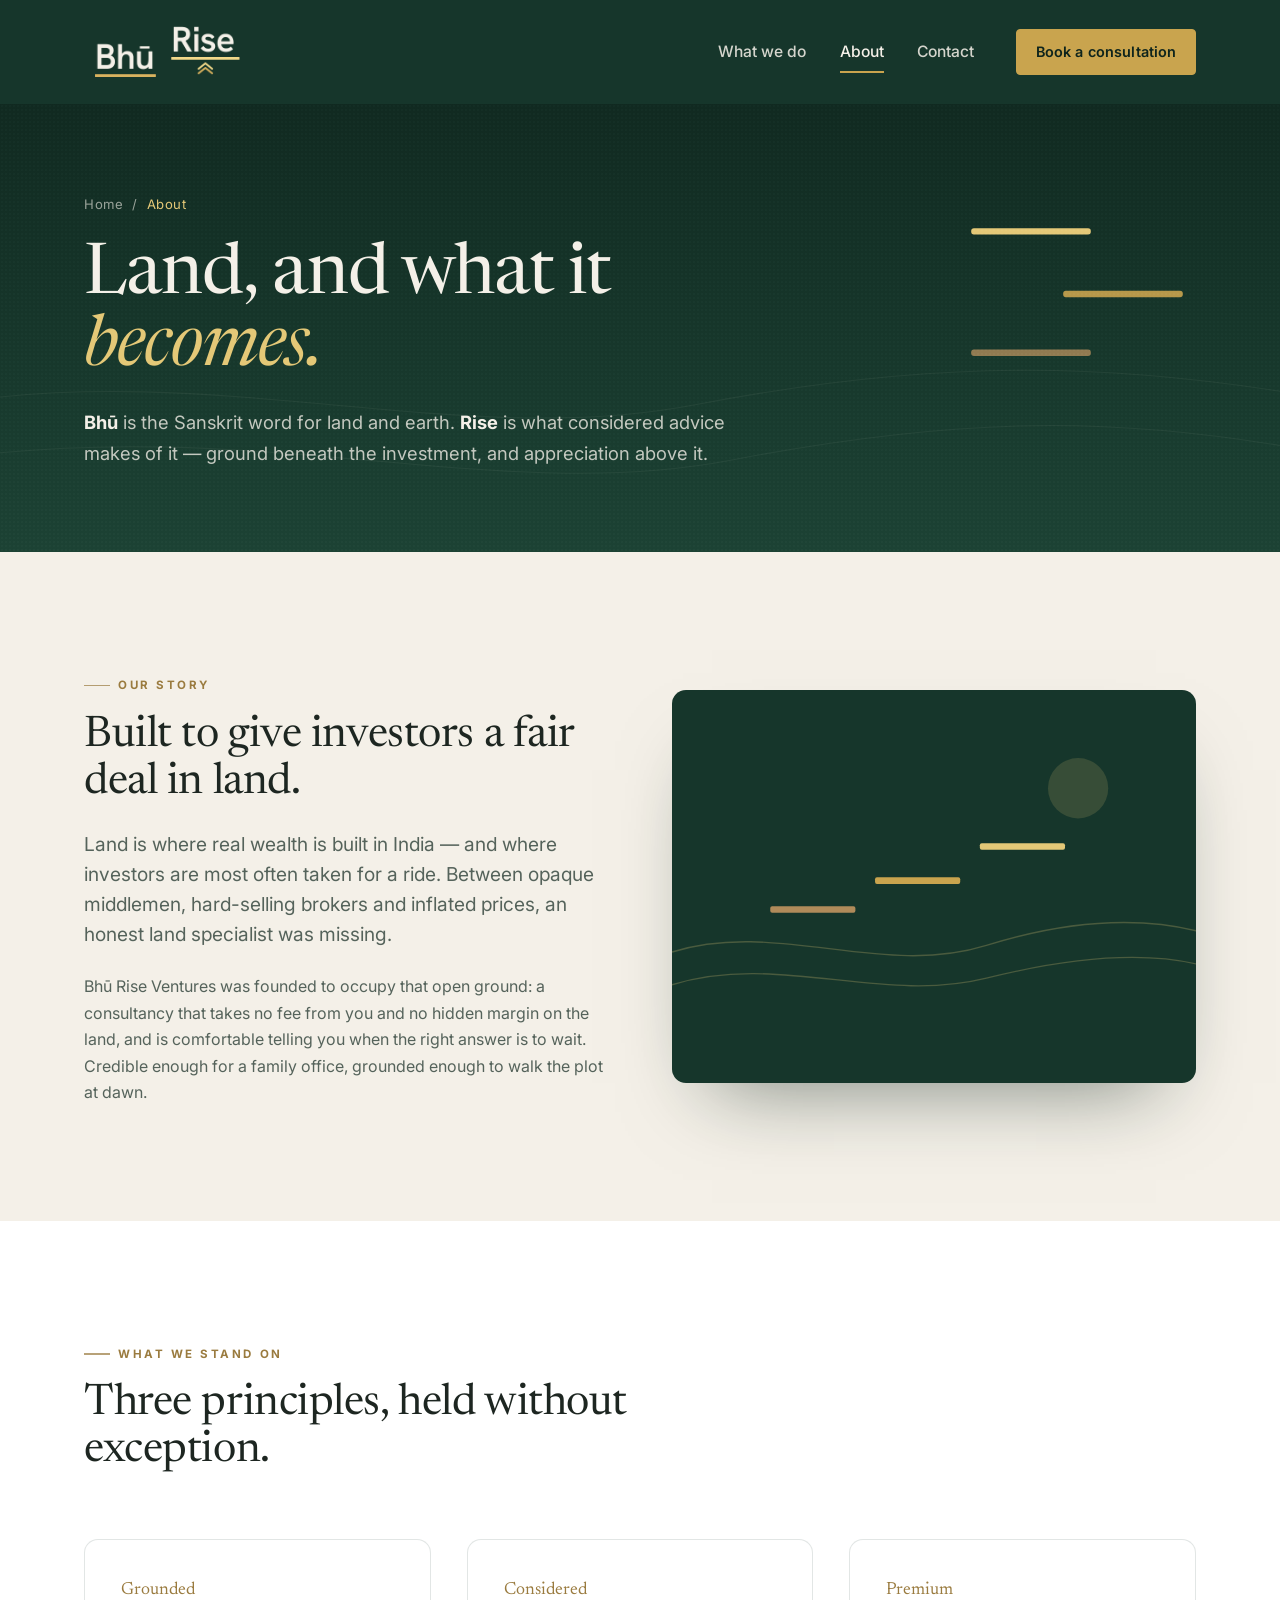
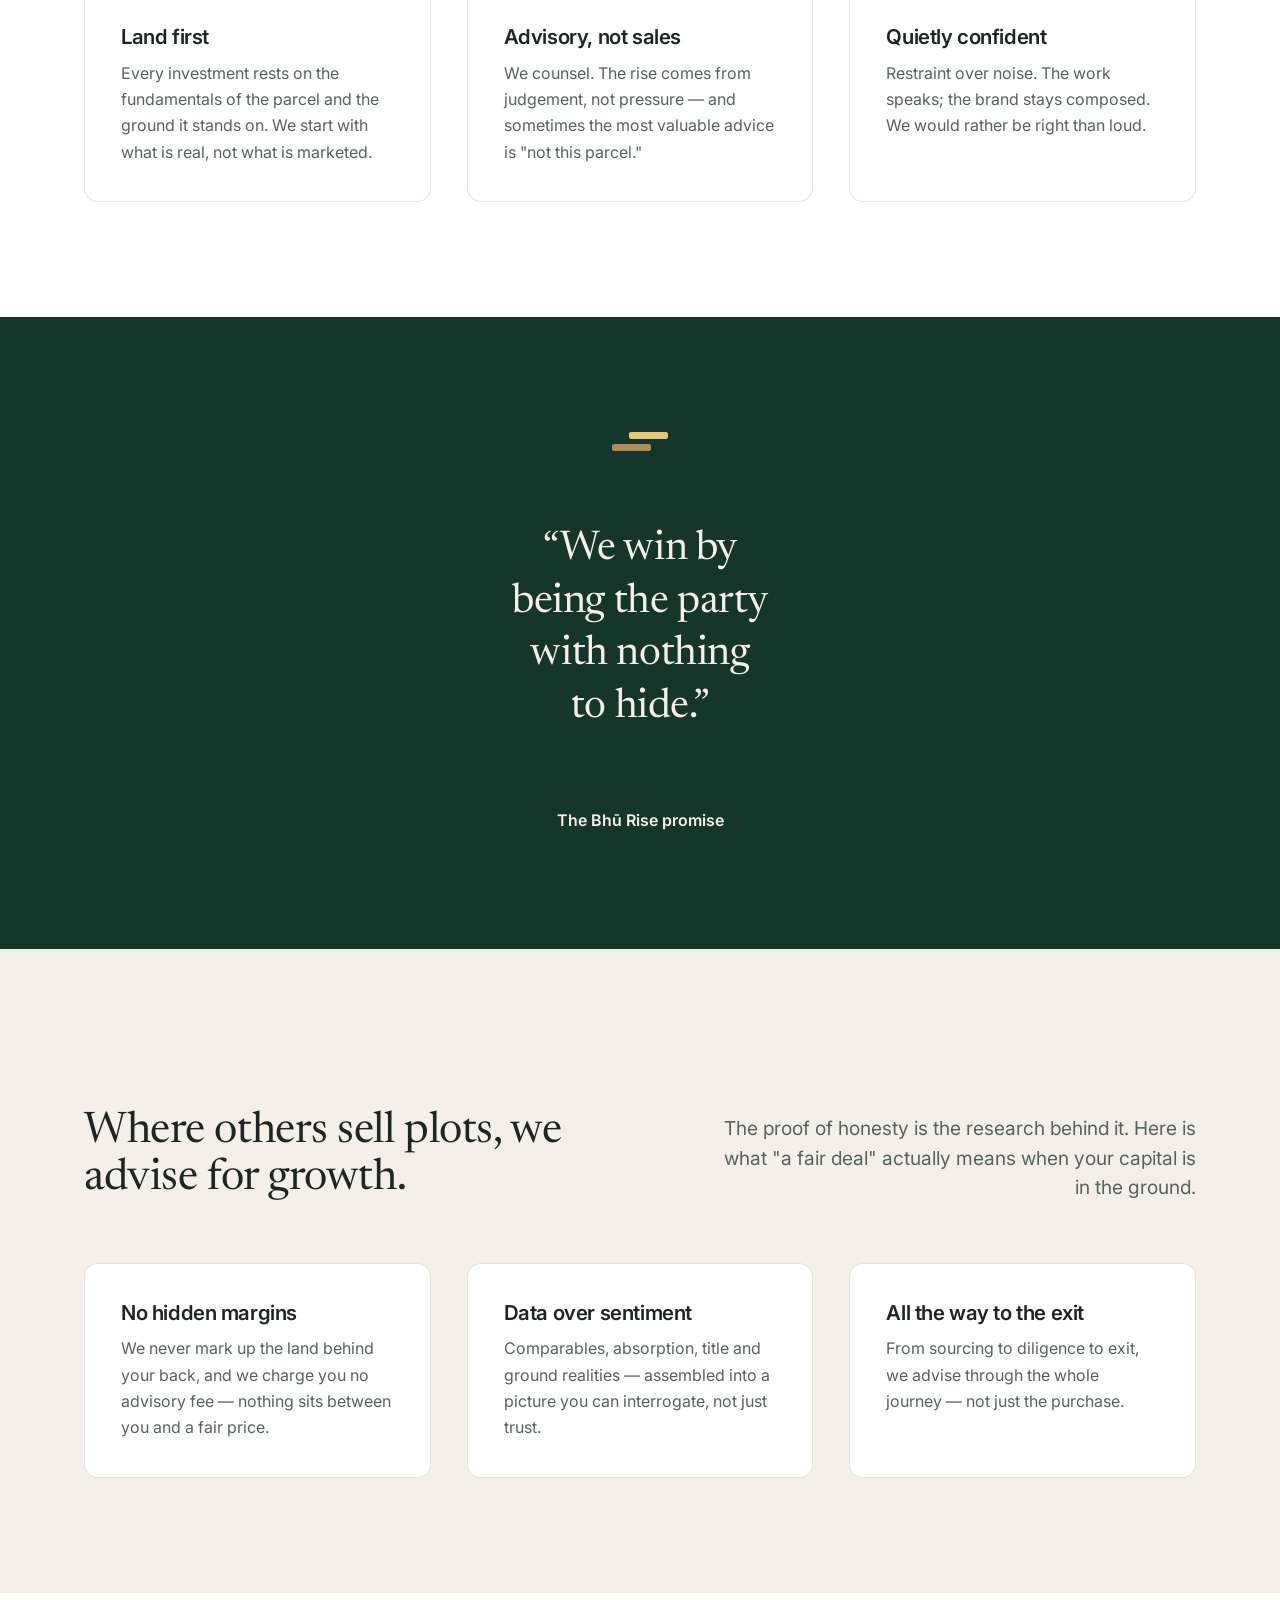
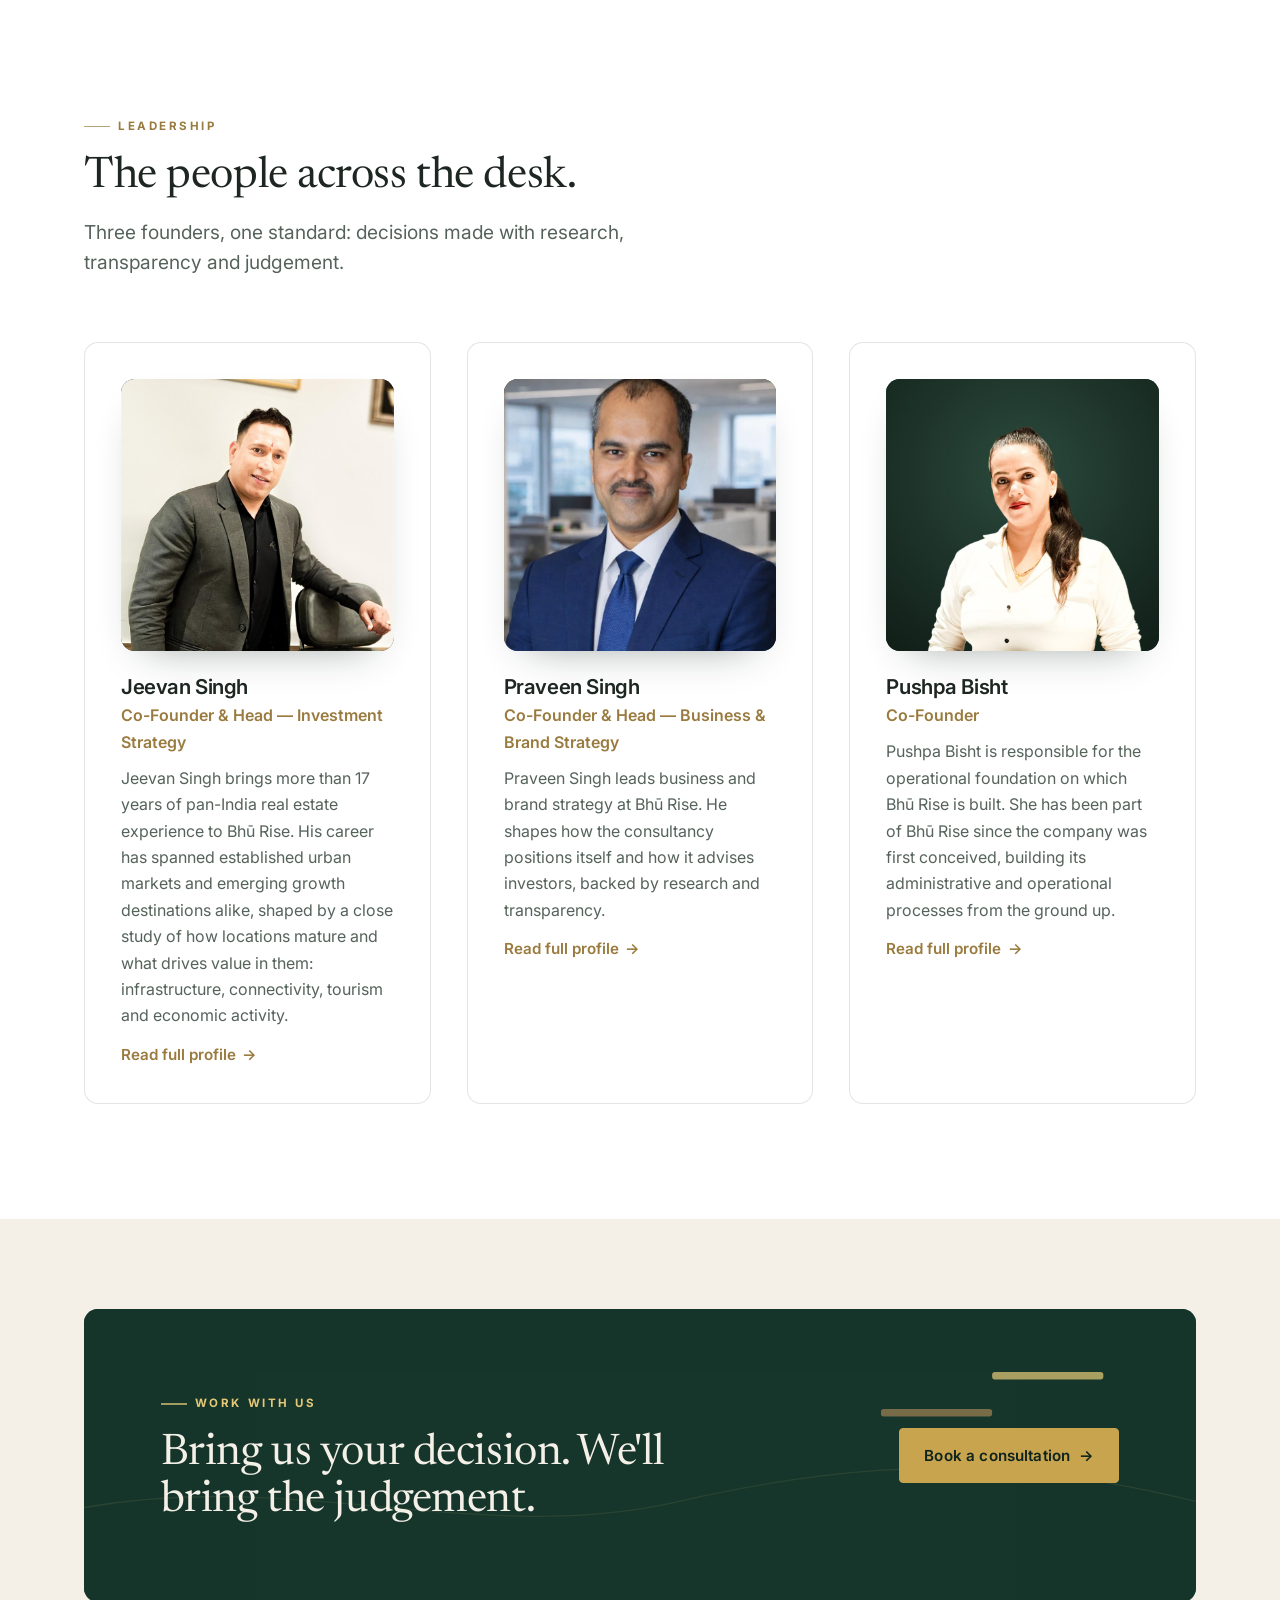
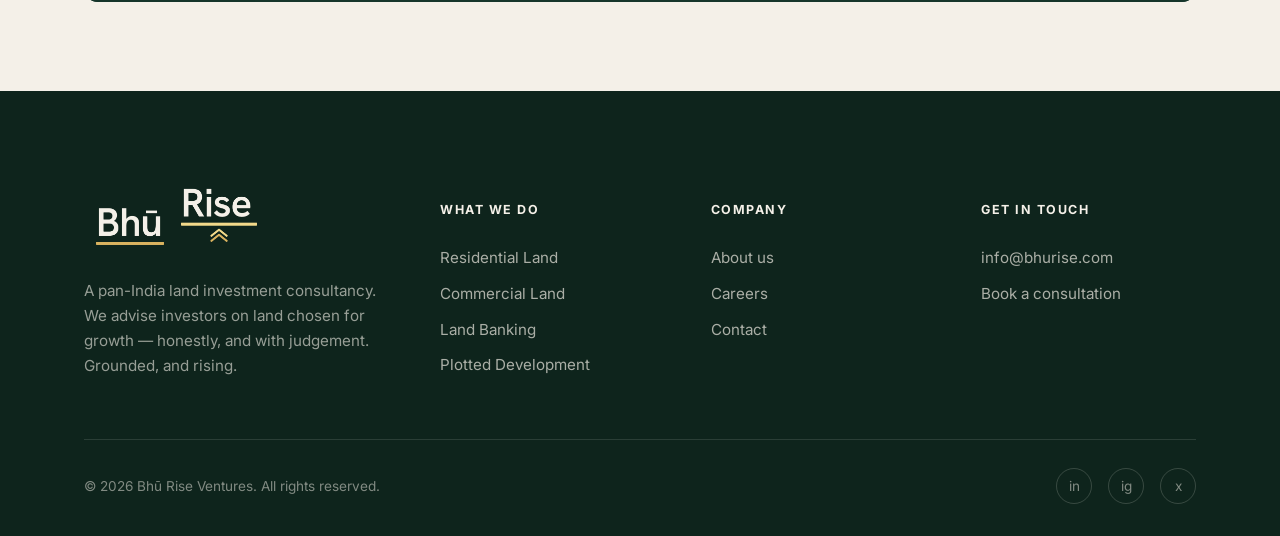
==== about.html @ 4724ddfc "Leadership: full expandable bios, new Praveen photo, clean Pushpa backdrop - Expand each founder car" ====
<!DOCTYPE html>
<html lang="en">
<head>
<meta charset="UTF-8">
<meta name="viewport" content="width=device-width, initial-scale=1.0">
<title>About — Bhū Rise Ventures | Land, and what it becomes.</title>
<meta name="description" content="Bhū joins the Sanskrit word for land with Rise — what considered advice makes of it. Meet the philosophy behind Bhū Rise Ventures: grounded, considered, quietly confident.">
<link rel="icon" type="image/svg+xml" href="assets/img/svg/bhurise-favicon-vivid.svg">
<link rel="icon" type="image/png" sizes="32x32" href="assets/img/png/favicon/bhurise-icon-32.png">
<link rel="icon" type="image/png" sizes="512x512" href="assets/img/png/favicon/bhurise-icon-512.png">
<link rel="apple-touch-icon" href="assets/img/png/favicon/bhurise-icon-180.png">
<link rel="manifest" href="site.webmanifest">
<link rel="canonical" href="https://bhurise.com/about">
<meta name="theme-color" content="#16362B">
<meta name="robots" content="index, follow">
<!-- Open Graph -->
<meta property="og:type" content="website">
<meta property="og:site_name" content="Bhū Rise Ventures">
<meta property="og:locale" content="en_IN">
<meta property="og:title" content="About Bhū Rise Ventures — Land, and what it becomes.">
<meta property="og:description" content="A premium land investment consultancy built to give investors a fair deal — grounded, considered, quietly confident.">
<meta property="og:url" content="https://bhurise.com/about">
<meta property="og:image" content="https://bhurise.com/assets/img/og/bhurise-og.png">
<meta property="og:image:width" content="1200">
<meta property="og:image:height" content="630">
<meta property="og:image:alt" content="Bhū Rise Ventures — land investment advisory">
<!-- Twitter -->
<meta name="twitter:card" content="summary_large_image">
<meta name="twitter:title" content="About Bhū Rise Ventures — Land, and what it becomes.">
<meta name="twitter:description" content="A premium land investment consultancy built to give investors a fair deal — grounded, considered, quietly confident.">
<meta name="twitter:image" content="https://bhurise.com/assets/img/og/bhurise-og.png">
<!-- Fonts -->
<link rel="preconnect" href="https://fonts.googleapis.com">
<link rel="preconnect" href="https://fonts.gstatic.com" crossorigin>
<link rel="stylesheet" href="https://fonts.googleapis.com/css2?family=Inter:ital,wght@0,300..700;1,400&family=Newsreader:ital,opsz,wght@0,6..72,400..600;1,6..72,400..500&display=swap">
<link rel="stylesheet" href="assets/css/styles.css">
</head>
<body>

<header class="site-header">
  <div class="nav-bar"><div class="container">
    <a class="brand" href="/" aria-label="Bhū Rise Ventures — home"><img src="assets/img/png/bhurise-lockup-reversed-2x.png" alt="Bhū Rise Ventures"></a>
    <nav class="nav" aria-label="Primary">
      <a href="advisory">What we do</a>
            <a href="about" aria-current="page">About</a>
      <a href="contact">Contact</a>
    </nav>
    <div class="nav-cta"><a href="contact" class="btn btn--gold">Book a consultation</a></div>
    <button class="burger" aria-label="Open menu" aria-expanded="false" aria-controls="mobileNav"><span></span><span></span><span></span></button>
  </div></div>
</header>
<div class="mobile-nav" id="mobileNav" aria-label="Mobile navigation">
  <a href="advisory">What we do</a><a href="about">About</a><a href="contact">Contact</a>
  <a href="contact" class="btn btn--gold">Book a consultation</a>
</div>

<main>

<!-- PAGE HERO -->
<section class="page-hero">
  <div class="hero__bg" aria-hidden="true">
    <svg viewBox="0 0 1440 600" preserveAspectRatio="xMidYMid slice" xmlns="http://www.w3.org/2000/svg">
      <defs><linearGradient id="ph" x1="0" y1="0" x2="0" y2="1"><stop offset="0" stop-color="#0E241C"/><stop offset="1" stop-color="#1C4234"/></linearGradient></defs>
      <rect width="1440" height="600" fill="url(#ph)"/>
      <g fill="none" stroke="#F4F0E8" stroke-opacity="0.05" stroke-width="1.2"><path d="M-40 440 C 260 390, 520 490, 780 440 S 1240 390, 1500 440"/><path d="M-40 500 C 300 450, 560 550, 820 500 S 1260 450, 1500 500"/></g>
      <g><rect x="1080" y="380" width="130" height="7" rx="3" fill="#B08B5A" fill-opacity="0.8"/><rect x="1180" y="316" width="130" height="7" rx="3" fill="#C9A44E" fill-opacity="0.9"/><rect x="1080" y="248" width="130" height="7" rx="3" fill="#E4C877"/></g>
    </svg>
  </div>
  <div class="hero__grain" aria-hidden="true"></div>
  <div class="container page-hero__inner">
    <div class="crumbs" data-reveal="fade"><a href="/">Home</a> &nbsp;/&nbsp; <span>About</span></div>
    <h1 class="page-hero__title" data-reveal>Land, and what it <em style="font-style:italic;color:var(--gold-light)">becomes.</em></h1>
    <p class="page-hero__sub" data-reveal data-delay="1"><strong style="color:var(--cream)">Bhū</strong> is the Sanskrit word for land and earth. <strong style="color:var(--cream)">Rise</strong> is what considered advice makes of it — ground beneath the investment, and appreciation above it.</p>
  </div>
</section>

<!-- STORY -->
<section class="section section--cream">
  <div class="container">
    <div class="feature">
      <div data-reveal="left">
        <p class="eyebrow">Our story</p>
        <h2 class="h2">Built to give investors a fair deal in land.</h2>
        <p class="lead measure mt-3">Land is where real wealth is built in India — and where investors are most often taken for a ride. Between opaque middlemen, hard-selling brokers and inflated prices, an honest land specialist was missing.</p>
        <p class="measure mt-3" style="color:var(--text-soft)">Bhū Rise Ventures was founded to occupy that open ground: a consultancy that takes no fee from you and no hidden margin on the land, and is comfortable telling you when the right answer is to wait. Credible enough for a family office, grounded enough to walk the plot at dawn.</p>
      </div>
      <div class="feature__media" data-reveal="right">
        <svg viewBox="0 0 800 600" preserveAspectRatio="xMidYMid slice" xmlns="http://www.w3.org/2000/svg" aria-hidden="true"><rect width="800" height="600" fill="#16362B"/><g fill="none" stroke="#E4C877" stroke-opacity="0.25" stroke-width="2"><path d="M0 400 C160 350 320 440 480 390 S760 350 840 380"/><path d="M0 450 C160 400 320 480 480 440 S760 400 840 430"/></g><rect x="150" y="330" width="130" height="10" rx="3" fill="#B08B5A"/><rect x="310" y="286" width="130" height="10" rx="3" fill="#C9A44E"/><rect x="470" y="234" width="130" height="10" rx="3" fill="#E4C877"/><circle cx="620" cy="150" r="46" fill="#E4C877" fill-opacity="0.16"/></svg>
      </div>
    </div>
  </div>
</section>

<!-- VALUES -->
<section class="section section--white">
  <div class="container">
    <div class="sec-head"><p class="eyebrow" data-reveal="fade">What we stand on</p><h2 class="h2" data-reveal>Three principles, held without exception.</h2></div>
    <div class="grid g-3">
      <div class="card" data-reveal data-delay="1"><span class="card__num">Grounded</span><h3 class="h3">Land first</h3><p>Every investment rests on the fundamentals of the parcel and the ground it stands on. We start with what is real, not what is marketed.</p></div>
      <div class="card" data-reveal data-delay="2"><span class="card__num">Considered</span><h3 class="h3">Advisory, not sales</h3><p>We counsel. The rise comes from judgement, not pressure — and sometimes the most valuable advice is "not this parcel."</p></div>
      <div class="card" data-reveal data-delay="3"><span class="card__num">Premium</span><h3 class="h3">Quietly confident</h3><p>Restraint over noise. The work speaks; the brand stays composed. We would rather be right than loud.</p></div>
    </div>
  </div>
</section>

<!-- PULL QUOTE -->
<section class="section section--forest">
  <div class="container">
    <div class="pquote-block" style="max-width:26ch;margin-inline:auto;text-align:center">
      <div class="horizon" style="margin-inline:auto" data-reveal="fade" aria-hidden="true"><i></i><i></i></div>
      <blockquote class="pquote" data-reveal style="margin-inline:auto">“We win by being the party with nothing to hide.”</blockquote>
      <cite data-reveal data-delay="1" style="justify-content:center"><b>The Bhū Rise promise</b></cite>
    </div>
  </div>
</section>

<!-- APPROACH / DIFFERENCE -->
<section class="section section--cream">
  <div class="container">
    <div class="split-head">
      <div><p class="eyebrow" data-reveal="fade">The difference</p><h2 class="h2" data-reveal>Where others sell plots, we advise for growth.</h2></div>
      <div class="right"><p class="lead measure" data-reveal data-delay="1">The proof of honesty is the research behind it. Here is what "a fair deal" actually means when your capital is in the ground.</p></div>
    </div>
    <div class="grid g-2 grid-center">
      <div class="card" data-reveal data-delay="1"><h3 class="h3">No hidden margins</h3><p>We never mark up the land behind your back, and we charge you no advisory fee — nothing sits between you and a fair price.</p></div>
      <div class="card" data-reveal data-delay="2"><h3 class="h3">Data over sentiment</h3><p>Comparables, absorption, title and ground realities — assembled into a picture you can interrogate, not just trust.</p></div>      <div class="card" data-reveal data-delay="2"><h3 class="h3">All the way to the exit</h3><p>From sourcing to diligence to exit, we advise through the whole journey — not just the purchase.</p></div>
    </div>
  </div>
</section>

<!-- LEADERSHIP -->
<section class="section section--white">
  <div class="container">
    <div class="sec-head"><p class="eyebrow" data-reveal="fade">Leadership</p><h2 class="h2" data-reveal>The people across the desk.</h2><p class="lead mt-3" data-reveal data-delay="1">Three founders, one standard: decisions made with research, transparency and judgement.</p></div>
    <div class="grid g-3 team-grid">
      <div class="card" data-reveal data-delay="1"><div class="team-photo"><img src="assets/img/team/jeevan-singh.jpg" alt="Jeevan Singh" width="800" height="800" loading="lazy"></div><h3 class="h3">Jeevan Singh</h3><p style="color:var(--brass);font-weight:600;margin-top:.2rem">Co-Founder &amp; Head — Investment Strategy</p>
        <p>Jeevan Singh brings more than 17 years of pan-India real estate experience to Bhū Rise. His career has spanned established urban markets and emerging growth destinations alike, shaped by a close study of how locations mature and what drives value in them: infrastructure, connectivity, tourism and economic activity.</p>
        <div class="bio-more" id="bio-jeevan" hidden>
          <p>His view is that a sound property decision is made well before the purchase. It begins with the location, the timing and the nature of the opportunity. Working alongside investors, he focuses on the wider picture — the growth trajectory of an area, prevailing market dynamics, the right point of entry, and a considered exit.</p>
          <p>As Co-Founder of Bhū Rise, Jeevan is translating that experience into a platform built on a single principle: real estate decisions should be made with clarity, research and vision.</p>
        </div>
        <button type="button" class="bio-toggle" aria-expanded="false" aria-controls="bio-jeevan">Read full profile <span class="ic" aria-hidden="true">→</span></button>
      </div>
      <div class="card" data-reveal data-delay="2"><div class="team-photo"><img src="assets/img/team/praveen-singh.jpg" alt="Praveen Singh" width="800" height="800" loading="lazy"></div><h3 class="h3">Praveen Singh</h3><p style="color:var(--brass);font-weight:600;margin-top:.2rem">Co-Founder &amp; Head — Business &amp; Brand Strategy</p>
        <p>Praveen Singh leads business and brand strategy at Bhū Rise. He shapes how the consultancy positions itself and how it advises investors, backed by research and transparency.</p>
        <div class="bio-more" id="bio-praveen" hidden>
          <p>Praveen draws from a career spanning 21 years, defined by the same principles — research and transparency. He began as a journalist, reporting on government policy and working through layers of misinformation to establish what was actually happening on the ground — work that left him convinced that credible storytelling begins with facts.</p>
          <p>He carried that conviction into public relations, working with globally recognised brands and leading award-winning campaigns. He believes that PR, done properly, connects brands and individuals with their audiences. It also gave him a clear view of what holds an industry back when hype outruns fact — a pattern he sees repeating in real estate, and one Bhū Rise is built to counter.</p>
        </div>
        <button type="button" class="bio-toggle" aria-expanded="false" aria-controls="bio-praveen">Read full profile <span class="ic" aria-hidden="true">→</span></button>
      </div>
      <div class="card" data-reveal data-delay="3"><div class="team-photo"><img src="assets/img/team/pushpa-bisht.jpg" alt="Pushpa Bisht" width="800" height="800" loading="lazy"></div><h3 class="h3">Pushpa Bisht</h3><p style="color:var(--brass);font-weight:600;margin-top:.2rem">Co-Founder</p>
        <p>Pushpa Bisht is responsible for the operational foundation on which Bhū Rise is built. She has been part of Bhū Rise since the company was first conceived, building its administrative and operational processes from the ground up.</p>
        <div class="bio-more" id="bio-pushpa" hidden>
          <p>Within that remit, she oversees client documentation and compliance, ensuring that every engagement is recorded accurately and every requirement is met before a transaction moves forward.</p>
          <p>As Co-Founder, Pushpa represents the stability and continuity that underpin Bhū Rise's growth, and the principle that a strong vision depends on an equally strong foundation.</p>
        </div>
        <button type="button" class="bio-toggle" aria-expanded="false" aria-controls="bio-pushpa">Read full profile <span class="ic" aria-hidden="true">→</span></button>
      </div>
    </div>
  </div>
</section>

<!-- CTA -->
<section class="section--cream" style="padding-block:clamp(48px,7vw,96px)">
  <div class="container">
    <div class="cta-band" data-reveal="scale">
      <div class="cta-band__bg" aria-hidden="true"><svg viewBox="0 0 1200 400" preserveAspectRatio="xMidYMid slice" xmlns="http://www.w3.org/2000/svg"><rect width="1200" height="400" fill="#16362B"/><g fill="none" stroke="#E4C877" stroke-opacity="0.10" stroke-width="1.4"><path d="M-20 260 C 220 210, 420 300, 640 250 S 1020 200, 1240 260"/></g><rect x="860" y="150" width="120" height="8" rx="3" fill="#B08B5A" fill-opacity="0.7"/><rect x="980" y="110" width="120" height="8" rx="3" fill="#E4C877" fill-opacity="0.8"/></svg></div>
      <div class="cta-band__inner">
        <div><p class="eyebrow" style="color:var(--gold-light)">Work with us</p><h2 class="h2">Bring us your decision. We'll bring the judgement.</h2></div>
        <div class="actions"><a href="contact" class="btn btn--gold">Book a consultation <span class="arrow">→</span></a></div>
      </div>
    </div>
  </div>
</section>

</main>

<footer class="site-footer"><div class="container">
  <div class="footer-top">
    <div class="footer-brand"><img src="assets/img/png/bhurise-lockup-reversed-2x.png" alt="Bhū Rise Ventures"><p>A pan-India land investment consultancy. We advise investors on land chosen for growth — honestly, and with judgement. Grounded, and rising.</p></div>
    <div class="footer-col"><h5>What we do</h5><a href="advisory#residential-land">Residential Land</a><a href="advisory#commercial-land">Commercial Land</a><a href="advisory#land-banking">Land Banking</a><a href="advisory#plotted">Plotted Development</a></div>
    <div class="footer-col"><h5>Company</h5><a href="about">About us</a><a href="mailto:careers@bhurise.com">Careers</a><a href="contact">Contact</a></div>
    <div class="footer-col"><h5>Get in touch</h5><a href="mailto:info@bhurise.com">info@bhurise.com</a><a href="contact">Book a consultation</a></div>
  </div>
  <div class="footer-bottom"><span>© <span id="year">2026</span> Bhū Rise Ventures. All rights reserved.</span><div class="socials"><a href="#" aria-label="LinkedIn">in</a><a href="#" aria-label="Instagram">ig</a><a href="#" aria-label="X">x</a></div></div>
</div></footer>

<script src="assets/js/main.js"></script>
</body>
</html>
---- assets/css/styles.css ----
/* =========================================================
   BHŪ RISE VENTURES — Design System
   Forest & Gold · Inter (UI/body) + Newsreader (display serif)
   Brand tokens per Brand Book (Edition 1.0 · 2026)
   ========================================================= */

/* ---------- Fonts ----------
   Loaded via <link rel="preconnect"> + stylesheet in each page <head>
   (faster first paint than @import). Families: Inter + Newsreader. */

/* ---------- Tokens ---------- */
:root{
  /* Brand palette */
  --forest:#16362B;
  --forest-900:#0E241C;
  --forest-800:#122E24;
  --forest-700:#1C4234;
  --brass:#9A7B3F;
  --brass-light:#B08B5A;
  --gold:#C9A44E;
  --gold-light:#E4C877;
  --cream:#F4F0E8;
  --cream-200:#EAE3D4;
  --cream-300:#E3DBC9;
  --ink:#141414;
  --white:#FFFFFF;

  /* Functional */
  --bg:var(--cream);
  --surface:var(--white);
  --text:#1D2621;            /* ink, forest-tinted */
  --text-soft:#55635B;       /* muted body */
  --line:rgba(22,54,43,.12);
  --line-strong:rgba(22,54,43,.20);

  /* Type */
  --sans:'Inter', system-ui, -apple-system, 'Segoe UI', sans-serif;
  --serif:'Newsreader', Georgia, 'Times New Roman', serif;

  /* Metrics */
  --container:1240px;
  --gutter:clamp(20px, 5vw, 64px);
  --radius:4px;
  --radius-lg:14px;
  --header-h:104px;
  --ease:cubic-bezier(.22,.61,.36,1);
  --ease-out:cubic-bezier(.16,1,.3,1);

  --shadow-sm:0 1px 2px rgba(20,36,28,.06);
  --shadow-md:0 18px 40px -24px rgba(14,36,28,.45);
  --shadow-lg:0 40px 80px -40px rgba(14,36,28,.55);
}

/* ---------- Reset ---------- */
*,*::before,*::after{box-sizing:border-box}
html{-webkit-text-size-adjust:100%;scroll-behavior:smooth;overflow-x:clip}
@media (prefers-reduced-motion:reduce){html{scroll-behavior:auto}}
body{
  margin:0;
  font-family:var(--sans);
  font-weight:400;
  font-size:clamp(16px,1.05vw,17px);
  line-height:1.65;
  color:var(--text);
  background:var(--bg);
  -webkit-font-smoothing:antialiased;
  text-rendering:optimizeLegibility;
  overflow-x:hidden;
}
img,svg{max-width:100%;display:block}
a{color:inherit;text-decoration:none}
button{font-family:inherit}
ul{margin:0;padding:0;list-style:none}
h1,h2,h3,h4,p{margin:0}
::selection{background:var(--gold);color:var(--forest-900)}

/* ---------- Layout ---------- */
.container{width:100%;max-width:var(--container);margin-inline:auto;padding-inline:var(--gutter)}
.section{padding-block:clamp(64px,9vw,130px)}
.section--tight{padding-block:clamp(48px,6vw,88px)}
.section--cream{background:var(--cream)}
.section--white{background:var(--white)}
.section--forest{background:var(--forest);color:var(--cream)}
.section--forest .eyebrow{color:var(--gold-light)}
.grid{display:grid;gap:clamp(20px,3vw,36px)}
@media(min-width:720px){.g-2{grid-template-columns:repeat(2,1fr)}}
@media(min-width:900px){.g-3{grid-template-columns:repeat(3,1fr)}.g-4{grid-template-columns:repeat(4,1fr)}}
/* two-up layout that centres an orphaned last card instead of left-aligning it */
.grid-center{display:flex;flex-wrap:wrap;justify-content:center;align-items:stretch}
.grid-center>.card{flex:1 1 340px;max-width:calc(50% - clamp(10px,1.5vw,18px));height:auto}
@media(max-width:640px){.grid-center>.card{max-width:100%}}

/* Contact: narrowed map + portrait office-video frame */
.map-row{--h:clamp(360px,42vw,500px);display:grid;grid-template-columns:1fr calc(var(--h) * 0.5625);gap:clamp(16px,2vw,28px);height:var(--h);align-items:stretch}
.map-frame{height:100%;border-radius:var(--radius-lg);overflow:hidden;border:1px solid var(--line-strong);box-shadow:var(--shadow-md)}
.map-frame iframe{width:100%;height:100%;border:0;display:block}
.video-frame{margin:0;height:100%;border-radius:var(--radius-lg);overflow:hidden;border:3px solid var(--forest);box-shadow:var(--shadow-lg);background:#0E241C}
.video-frame video{width:100%;height:100%;object-fit:cover;display:block}
@media(max-width:760px){
  .map-row{grid-template-columns:1fr;height:auto}
  .map-frame{height:clamp(240px,55vw,340px)}
  .video-frame{height:auto;aspect-ratio:9/16;width:min(300px,78%);margin-inline:auto}
}

/* Leadership photo tiles */
.team-grid{align-items:start}
.team-photo{aspect-ratio:1;border-radius:var(--radius-lg);overflow:hidden;margin-bottom:1.4rem;background:var(--forest);box-shadow:var(--shadow-md)}
.team-photo img,.team-photo svg{width:100%;height:100%;object-fit:cover;display:block}
.bio-more[hidden]{display:none}
.bio-more>p{margin-top:.9rem}
.bio-toggle{margin-top:1rem;background:none;border:0;padding:0;cursor:pointer;color:var(--brass);font-weight:600;font-family:inherit;font-size:.95rem;display:inline-flex;align-items:center;gap:.4rem}
.bio-toggle:hover{text-decoration:underline}
.bio-toggle .ic{transition:transform .3s var(--ease)}
.bio-toggle[aria-expanded="true"] .ic{transform:rotate(90deg)}

/* ---------- Typography ---------- */
.eyebrow{
  font-size:.72rem;font-weight:700;letter-spacing:.22em;text-transform:uppercase;
  color:var(--brass);display:inline-flex;align-items:center;gap:.7em;margin-bottom:1.1rem;
}
.eyebrow::before{content:"";width:26px;height:1.5px;background:currentColor;opacity:.7}
.display{
  font-family:var(--serif);font-weight:400;font-optical-sizing:auto;
  line-height:1.02;letter-spacing:-.015em;
  font-size:clamp(2.6rem,6vw,5rem);
}
.h1{font-family:var(--serif);font-weight:400;line-height:1.05;letter-spacing:-.01em;font-size:clamp(2.3rem,4.6vw,3.7rem)}
.h2{font-family:var(--serif);font-weight:400;line-height:1.08;letter-spacing:-.01em;font-size:clamp(1.9rem,3.4vw,2.9rem)}
.h3{font-weight:600;letter-spacing:-.02em;font-size:clamp(1.15rem,1.6vw,1.4rem);line-height:1.25}
.lead{font-size:clamp(1.1rem,1.5vw,1.35rem);line-height:1.55;color:var(--text-soft);font-weight:400}
.section--forest .lead{color:rgba(244,240,232,.78)}
.measure{max-width:62ch}
.measure-sm{max-width:46ch}
.serif-em{font-family:var(--serif);font-style:italic;color:var(--brass)}
.gold-text{color:var(--gold)}

/* ---------- Buttons ---------- */
.btn{
  --bg:var(--forest);--fg:var(--cream);
  display:inline-flex;align-items:center;gap:.6em;
  padding:.92em 1.6em;border-radius:var(--radius);
  font-weight:600;font-size:.95rem;letter-spacing:.01em;
  background:var(--bg);color:var(--fg);border:1.5px solid var(--bg);
  cursor:pointer;transition:transform .3s var(--ease),background .3s,border-color .3s,color .3s,box-shadow .3s;
  will-change:transform;
}
.btn .arrow{transition:transform .35s var(--ease)}
.btn:hover{transform:translateY(-2px);box-shadow:var(--shadow-md)}
.btn:hover .arrow{transform:translateX(4px)}
.btn--gold{--bg:var(--gold);--fg:var(--forest-900);border-color:var(--gold)}
.btn--gold:hover{--bg:var(--gold-light);border-color:var(--gold-light)}
.btn--ghost{--bg:transparent;--fg:var(--forest);border-color:var(--line-strong)}
.btn--ghost:hover{border-color:var(--forest);background:transparent}
.section--forest .btn--ghost,.hero .btn--ghost,.page-hero .btn--ghost,.cta-band .btn--ghost{--fg:var(--cream);border-color:rgba(244,240,232,.28)}
.section--forest .btn--ghost:hover,.hero .btn--ghost:hover,.page-hero .btn--ghost:hover,.cta-band .btn--ghost:hover{border-color:var(--gold-light);color:var(--gold-light)}
.link-arrow{
  display:inline-flex;align-items:center;gap:.5em;font-weight:600;color:var(--forest);
  border-bottom:1.5px solid transparent;padding-bottom:2px;transition:color .3s,border-color .3s;
}
.link-arrow .arrow{transition:transform .35s var(--ease)}
.link-arrow:hover{color:var(--brass);border-color:var(--gold)}
.link-arrow:hover .arrow{transform:translateX(4px)}
.section--forest .link-arrow{color:var(--gold-light)}
.section--forest .link-arrow:hover{color:var(--white);border-color:var(--gold-light)}

/* ---------- Header ---------- */
.site-header{position:fixed;inset:0 0 auto;z-index:100;transition:transform .4s var(--ease)}
.util-bar{
  background:var(--cream);border-bottom:1px solid var(--line);
  font-size:.82rem;transition:height .35s var(--ease),opacity .3s,padding .35s;
  overflow:hidden;height:40px;
}
.util-bar .container{display:flex;align-items:center;justify-content:flex-end;gap:1.6rem;height:100%}
.util-bar a{color:var(--text-soft);font-weight:500;transition:color .25s}
.util-bar a:hover{color:var(--forest)}
.util-bar .sep{width:1px;height:14px;background:var(--line-strong)}

.nav-bar{background:var(--forest);transition:background .35s,box-shadow .35s,height .35s var(--ease)}
.nav-bar .container{display:flex;align-items:center;justify-content:space-between;height:var(--header-h);transition:height .35s var(--ease)}
.brand{display:flex;align-items:center;gap:.7rem;flex-shrink:0}
.brand img{height:68px;width:auto;transition:height .35s var(--ease)}
.nav{display:flex;align-items:center;gap:2.1rem;margin-left:auto;margin-right:2.6rem}
.nav a{
  color:rgba(244,240,232,.86);font-weight:500;font-size:.98rem;position:relative;padding:.4em 0;
  transition:color .25s;
}
.nav a::after{
  content:"";position:absolute;left:0;bottom:-2px;height:2px;width:0;background:var(--gold);
  transition:width .3s var(--ease);
}
.nav a:hover,.nav a[aria-current="page"]{color:var(--cream)}
.nav a:hover::after,.nav a[aria-current="page"]::after{width:100%}
.nav-cta{display:flex;align-items:center;gap:1.4rem}
.nav-cta .btn{padding:.7em 1.3em;font-size:.9rem}

/* scrolled state */
.site-header.is-scrolled .util-bar{height:0;opacity:0;border-color:transparent}
.site-header.is-scrolled .nav-bar{box-shadow:0 10px 30px -18px rgba(0,0,0,.6)}
.site-header.is-scrolled .nav-bar .container{height:78px}
.site-header.is-scrolled .brand img{height:54px}
.site-header.is-hidden{transform:translateY(-100%)}

/* burger + mobile */
.burger{display:none;flex-direction:column;gap:5px;width:42px;height:42px;align-items:center;justify-content:center;background:none;border:0;cursor:pointer}
.burger span{width:24px;height:2px;background:var(--cream);transition:transform .3s var(--ease),opacity .2s}
.mobile-nav{position:fixed;inset:0;background:var(--forest-900);z-index:99;display:flex;flex-direction:column;justify-content:center;padding:var(--gutter);opacity:0;visibility:hidden;clip-path:inset(0 0 0 100%);transition:clip-path .5s var(--ease-out),opacity .35s ease,visibility .5s}
.mobile-nav.open{opacity:1;visibility:visible;clip-path:inset(0 0 0 0)}
.mobile-nav a{color:var(--cream);font-family:var(--serif);font-size:2rem;padding:.35em 0;border-bottom:1px solid rgba(244,240,232,.1)}
.mobile-nav .btn{margin-top:1.5rem;align-self:flex-start}
body.nav-open{overflow:hidden}

@media(max-width:940px){
  .nav,.nav-cta .btn{display:none}
  .burger{display:flex}
  .util-bar{display:none}
}

/* ---------- Hero ---------- */
.hero{position:relative;background:var(--forest);color:var(--cream);overflow:hidden;isolation:isolate}
.hero::before{content:"";position:absolute;inset:0;z-index:1;pointer-events:none;
  background:linear-gradient(96deg,rgba(14,36,28,.94) 0%,rgba(14,36,28,.66) 42%,rgba(14,36,28,.12) 68%,rgba(14,36,28,0) 85%)}
.hero__inner{position:relative;z-index:2;padding-top:calc(var(--header-h) + 116px);padding-bottom:clamp(80px,12vw,150px)}
.hero__eyebrow{color:var(--gold-light)}
.hero__title{font-family:var(--serif);font-weight:400;line-height:1.04;letter-spacing:-.02em;font-size:clamp(2.9rem,7vw,6rem);max-width:20ch}
.hero__title em{font-style:italic;color:var(--gold-light)}
.hero__sub{margin-top:1.8rem;max-width:52ch;font-size:clamp(1.1rem,1.5vw,1.35rem);color:rgba(244,240,232,.8);line-height:1.55}
.hero__actions{display:flex;flex-wrap:wrap;gap:1rem;margin-top:2.6rem}
.hero__bg{position:absolute;inset:0;z-index:0}
.hero__bg svg{position:absolute;inset:0;width:100%;height:100%}
.hero__grain{position:absolute;inset:0;z-index:1;opacity:.5;mix-blend-mode:soft-light;pointer-events:none;
  background-image:radial-gradient(rgba(255,255,255,.14) 1px,transparent 1px);background-size:4px 4px}
.hero__scroll{position:absolute;left:var(--gutter);bottom:26px;z-index:3;display:flex;align-items:center;gap:.7rem;font-size:.75rem;letter-spacing:.18em;text-transform:uppercase;color:rgba(244,240,232,.6)}
.hero__scroll .dot{width:1px;height:34px;background:linear-gradient(var(--gold-light),transparent);animation:scrollpulse 2.2s var(--ease) infinite}
@keyframes scrollpulse{0%,100%{opacity:.3;transform:scaleY(.6)}50%{opacity:1;transform:scaleY(1)}}

/* page hero (interior) */
.page-hero{background:var(--forest);color:var(--cream);position:relative;overflow:hidden}
.page-hero__inner{position:relative;z-index:2;padding-top:calc(var(--header-h) + 90px);padding-bottom:clamp(48px,7vw,84px)}
.page-hero__title{font-family:var(--serif);font-weight:400;line-height:1.02;letter-spacing:-.015em;font-size:clamp(2.6rem,5.5vw,4.6rem);max-width:15ch}
.page-hero__sub{margin-top:1.4rem;max-width:56ch;color:rgba(244,240,232,.78);font-size:1.15rem}
.crumbs{font-size:.82rem;letter-spacing:.04em;color:rgba(244,240,232,.6);margin-bottom:1.6rem}
.crumbs a:hover{color:var(--gold-light)}
.crumbs span{color:var(--gold-light)}

/* ---------- Horizon rule (brand motif) ---------- */
.horizon{display:inline-flex;flex-direction:column;gap:5px;width:56px}
.horizon i{height:7px;border-radius:2px;display:block}
.horizon i:first-child{width:70%;margin-left:30%;background:var(--gold)}
.horizon i:last-child{width:70%;background:var(--brass)}
.section--forest .horizon i:first-child{background:var(--gold-light)}
.section--forest .horizon i:last-child{background:var(--brass-light)}

/* ---------- Section headers ---------- */
.sec-head{max-width:60ch;margin-bottom:clamp(36px,5vw,64px)}
.sec-head.center{margin-inline:auto;text-align:center}
.sec-head .lead{margin-top:1.1rem}
.split-head{display:grid;gap:1.6rem;align-items:end;margin-bottom:clamp(36px,5vw,60px)}
@media(min-width:860px){.split-head{grid-template-columns:1.1fr .9fr;gap:3rem}.split-head .right{text-align:right;justify-self:end;align-self:end}}

/* ---------- Cards ---------- */
.card{
  background:var(--surface);border:1px solid var(--line);border-radius:var(--radius-lg);
  padding:clamp(24px,3vw,36px);height:100%;position:relative;overflow:hidden;
  transition:transform .5s var(--ease),box-shadow .5s var(--ease),border-color .5s;
}
.card::after{content:"";position:absolute;left:0;top:0;height:3px;width:0;background:var(--gold);transition:width .5s var(--ease)}
.card:hover{transform:translateY(-6px);box-shadow:var(--shadow-md);border-color:transparent}
.card:hover::after{width:100%}
.card__num{font-family:var(--serif);font-size:1.1rem;color:var(--brass);margin-bottom:1.2rem;display:block}
.card__icon{width:48px;height:48px;margin-bottom:1.4rem;color:var(--forest)}
.section--forest .card{background:rgba(255,255,255,.04);border-color:rgba(244,240,232,.12)}
.section--forest .card .card__icon{color:var(--gold-light)}
.section--forest .card h3{color:var(--cream)}
.card p{color:var(--text-soft);margin-top:.6rem}
.section--forest .card p{color:rgba(244,240,232,.72)}

/* service list row */
.svc-row{
  display:grid;gap:1.2rem;grid-template-columns:auto 1fr auto;align-items:center;
  padding:clamp(24px,3.2vw,40px) 0;border-top:1px solid var(--line);transition:padding-left .4s var(--ease)}
.svc-row:last-child{border-bottom:1px solid var(--line)}
.svc-row:hover{padding-left:12px}
.svc-row .idx{font-family:var(--serif);color:var(--brass);font-size:1rem}
.svc-row h3{font-size:clamp(1.4rem,2.4vw,2rem);font-family:var(--serif);font-weight:400;letter-spacing:-.01em}
.svc-row .svc-desc{color:var(--text-soft);max-width:52ch;margin-top:.4rem}
.svc-row .plus{width:40px;height:40px;border-radius:50%;border:1.5px solid var(--line-strong);display:grid;place-items:center;color:var(--forest);transition:background .3s,color .3s,transform .4s var(--ease)}
.svc-row:hover .plus{background:var(--forest);color:var(--cream);transform:rotate(90deg)}
@media(max-width:640px){.svc-row{grid-template-columns:auto 1fr}.svc-row .plus{display:none}}

/* ---------- Stats ---------- */
.stats{display:grid;gap:clamp(24px,4vw,48px);grid-template-columns:repeat(2,1fr)}
@media(min-width:860px){.stats{grid-template-columns:repeat(4,1fr)}}
.stat .num{font-family:var(--serif);font-weight:400;font-size:clamp(2.6rem,4.5vw,3.7rem);line-height:1;color:var(--forest);letter-spacing:-.02em}
.section--forest .stat .num{color:var(--gold-light)}
.stat .num .suffix{color:var(--brass)}
.section--forest .stat .num .suffix{color:var(--gold)}
.stat .label{margin-top:.7rem;font-size:.92rem;color:var(--text-soft);letter-spacing:.02em}
.section--forest .stat .label{color:rgba(244,240,232,.7)}

/* ---------- Feature split ---------- */
.feature{display:grid;gap:clamp(32px,5vw,72px);align-items:center}
@media(min-width:900px){.feature{grid-template-columns:1fr 1fr}.feature.reverse .feature__media{order:2}}
.feature__media{border-radius:var(--radius-lg);overflow:hidden;aspect-ratio:4/3;position:relative;box-shadow:var(--shadow-lg)}
.feature__media svg,.feature__media img{width:100%;height:100%;object-fit:cover}
.tick-list{margin-top:1.8rem;display:grid;gap:1rem}
.tick-list li{display:grid;grid-template-columns:auto 1fr;gap:.9rem;align-items:start}
.tick-list .tick{width:24px;height:24px;border-radius:50%;background:rgba(154,123,63,.14);color:var(--brass);display:grid;place-items:center;flex-shrink:0;margin-top:2px}
.section--forest .tick-list .tick{background:rgba(228,200,119,.16);color:var(--gold-light)}
.tick-list b{font-weight:600;color:var(--text)}
.section--forest .tick-list b{color:var(--cream)}
.tick-list p{color:var(--text-soft);font-size:.98rem}
.section--forest .tick-list p{color:rgba(244,240,232,.7)}

/* ---------- Pull quote ---------- */
.pquote{font-family:var(--serif);font-weight:400;font-size:clamp(1.6rem,3.2vw,2.6rem);line-height:1.28;letter-spacing:-.01em;max-width:20ch}
.pquote-block{display:grid;gap:2rem}
.pquote-block cite{font-style:normal;display:flex;align-items:center;gap:1rem;color:var(--text-soft)}
.pquote-block cite b{color:var(--text);font-weight:600;font-style:normal}
.section--forest .pquote-block cite b{color:var(--cream)}

/* ---------- Insights ---------- */
.article{display:flex;flex-direction:column;height:100%;background:var(--surface);border:1px solid var(--line);border-radius:var(--radius-lg);overflow:hidden;transition:transform .5s var(--ease),box-shadow .5s var(--ease)}
.article:hover{transform:translateY(-6px);box-shadow:var(--shadow-md)}
.article__img{aspect-ratio:16/10;overflow:hidden;position:relative}
.article__img svg,.article__img img{width:100%;height:100%;object-fit:cover;transition:transform .8s var(--ease)}
.article:hover .article__img svg,.article:hover .article__img img{transform:scale(1.05)}
.article__tag{position:absolute;left:14px;top:14px;background:var(--cream);color:var(--forest);font-size:.7rem;font-weight:700;letter-spacing:.12em;text-transform:uppercase;padding:.4em .8em;border-radius:3px}
.article__body{padding:clamp(20px,2.4vw,28px);display:flex;flex-direction:column;gap:.7rem;flex:1}
.article__meta{font-size:.8rem;color:var(--brass);letter-spacing:.04em;text-transform:uppercase;font-weight:600}
.article h3{font-family:var(--serif);font-weight:400;font-size:1.3rem;line-height:1.25;letter-spacing:-.01em}
.article p{color:var(--text-soft);font-size:.95rem;flex:1}
.article .read{margin-top:.4rem;font-weight:600;color:var(--forest);font-size:.9rem;display:inline-flex;gap:.4em;align-items:center}
.article:hover .read{color:var(--brass)}

/* ---------- Logo strip ---------- */
.trust{display:flex;flex-wrap:wrap;align-items:center;justify-content:center;gap:clamp(28px,5vw,64px);opacity:.75}
.trust span{font-weight:600;letter-spacing:.02em;color:var(--text-soft);font-size:1.05rem}

/* ---------- Process steps ---------- */
.steps{counter-reset:step;display:grid;gap:0}
.step{display:grid;grid-template-columns:auto 1fr;gap:clamp(20px,3vw,40px);padding:clamp(28px,4vw,48px) 0;border-top:1px solid var(--line);position:relative}
.step:last-child{border-bottom:1px solid var(--line)}
.step__n{font-family:var(--serif);font-size:clamp(2rem,3vw,2.6rem);color:var(--gold);line-height:1}
.section--forest .step{border-color:rgba(244,240,232,.14)}
.step h3{margin-bottom:.5rem}
.step p{color:var(--text-soft);max-width:60ch}
.section--forest .step p{color:rgba(244,240,232,.72)}

/* ---------- CTA band ---------- */
.cta-band{background:var(--forest);color:var(--cream);border-radius:var(--radius-lg);padding:clamp(40px,6vw,80px);position:relative;overflow:hidden;isolation:isolate}
.cta-band__bg{position:absolute;inset:0;z-index:0;opacity:.9}
.cta-band__bg svg{width:100%;height:100%}
.cta-band__inner{position:relative;z-index:1;display:grid;gap:2rem;align-items:center}
@media(min-width:820px){.cta-band__inner{grid-template-columns:1.3fr .7fr}.cta-band__inner .actions{justify-self:end;text-align:right}}
.cta-band h2{color:var(--cream)}
.cta-band .actions{display:flex;flex-wrap:wrap;gap:1rem}

/* ---------- Contact ---------- */
.contact-grid{display:grid;gap:clamp(32px,5vw,64px)}
@media(min-width:900px){.contact-grid{grid-template-columns:1fr 1fr}}
.field{display:flex;flex-direction:column;gap:.5rem;margin-bottom:1.4rem}
.field label{font-size:.82rem;font-weight:600;letter-spacing:.05em;text-transform:uppercase;color:var(--brass)}
.field input,.field select,.field textarea{
  font-family:inherit;font-size:1rem;color:var(--text);background:var(--white);
  border:1.5px solid var(--line-strong);border-radius:var(--radius);padding:.85em 1em;transition:border-color .25s,box-shadow .25s;
}
.field input:focus,.field select:focus,.field textarea:focus{outline:none;border-color:var(--brass);box-shadow:0 0 0 3px rgba(154,123,63,.15)}
.field textarea{resize:vertical;min-height:130px}
.contact-info{display:grid;gap:1.8rem}
.contact-info .row{display:grid;grid-template-columns:auto 1fr;gap:1rem;align-items:start}
.contact-info .ic{width:42px;height:42px;border-radius:50%;background:var(--cream);color:var(--forest);display:grid;place-items:center;flex-shrink:0}
.contact-info h4{font-size:.78rem;letter-spacing:.1em;text-transform:uppercase;color:var(--brass);margin-bottom:.25rem}
.contact-info a,.contact-info p{color:var(--text)}
.contact-info a:hover{color:var(--brass)}
.form-note{font-size:.85rem;color:var(--text-soft);margin-top:.4rem}

/* ---------- Footer ---------- */
.site-footer{background:var(--forest-900);color:rgba(244,240,232,.72);padding-block:clamp(56px,7vw,88px) 32px}
.footer-top{display:grid;gap:clamp(32px,5vw,56px);grid-template-columns:1fr;padding-bottom:clamp(40px,5vw,56px);border-bottom:1px solid rgba(244,240,232,.12)}
@media(min-width:820px){.footer-top{grid-template-columns:1.4fr 1fr 1fr 1fr}}
.footer-brand img{height:76px;margin-bottom:1.4rem}
.footer-brand p{max-width:34ch;color:rgba(244,240,232,.6);font-size:.95rem}
.footer-col h5{color:var(--cream);font-size:.78rem;letter-spacing:.12em;text-transform:uppercase;margin-bottom:1.2rem;font-weight:700}
.footer-col a{display:block;padding:.35em 0;color:rgba(244,240,232,.68);font-size:.95rem;transition:color .25s,padding-left .25s}
.footer-col a:hover{color:var(--gold-light);padding-left:4px}
.footer-bottom{display:flex;flex-wrap:wrap;gap:1rem;justify-content:space-between;align-items:center;padding-top:28px;font-size:.85rem;color:rgba(244,240,232,.5)}
.footer-bottom .socials{display:flex;gap:1rem}
.footer-bottom .socials a{width:36px;height:36px;border:1px solid rgba(244,240,232,.18);border-radius:50%;display:grid;place-items:center;transition:border-color .3s,color .3s,transform .3s}
.footer-bottom .socials a:hover{border-color:var(--gold-light);color:var(--gold-light);transform:translateY(-2px)}

/* ---------- Reveal animations ---------- */
[data-reveal]{opacity:0;transform:translateY(28px);transition:opacity .8s var(--ease-out),transform .8s var(--ease-out)}
[data-reveal].in-view{opacity:1;transform:none}
[data-reveal="fade"]{transform:none}
[data-reveal="left"]{transform:translateX(-34px)}
[data-reveal="right"]{transform:translateX(34px)}
[data-reveal="scale"]{transform:scale(.94)}
[data-reveal].in-view{transform:none}
[data-delay="1"]{transition-delay:.09s}
[data-delay="2"]{transition-delay:.18s}
[data-delay="3"]{transition-delay:.27s}
[data-delay="4"]{transition-delay:.36s}
[data-delay="5"]{transition-delay:.45s}
.reveal-lines span{display:block;overflow:hidden;padding-bottom:.22em;margin-bottom:-.16em}
.reveal-lines span i{display:block;font-style:inherit;transform:translateY(120%);transition:transform .9s var(--ease-out)}
.reveal-lines.in-view span i{transform:none}
.reveal-lines span:nth-child(2) i{transition-delay:.12s}
.reveal-lines span:nth-child(3) i{transition-delay:.24s}
@media (prefers-reduced-motion:reduce){
  [data-reveal],.reveal-lines span i{opacity:1!important;transform:none!important;transition:none!important}
  .hero__scroll .dot{animation:none}
}

/* ---------- Misc ---------- */
.divider{height:1px;background:var(--line);border:0;margin:0}
.tag{display:inline-block;font-size:.72rem;font-weight:700;letter-spacing:.12em;text-transform:uppercase;color:var(--brass);background:rgba(154,123,63,.1);padding:.4em .8em;border-radius:3px}
.center{text-align:center}
.mt-3{margin-top:1.5rem}.mt-4{margin-top:2rem}.mt-5{margin-top:2.6rem}
.disclaimer{font-size:.82rem;color:var(--text-soft);max-width:70ch}
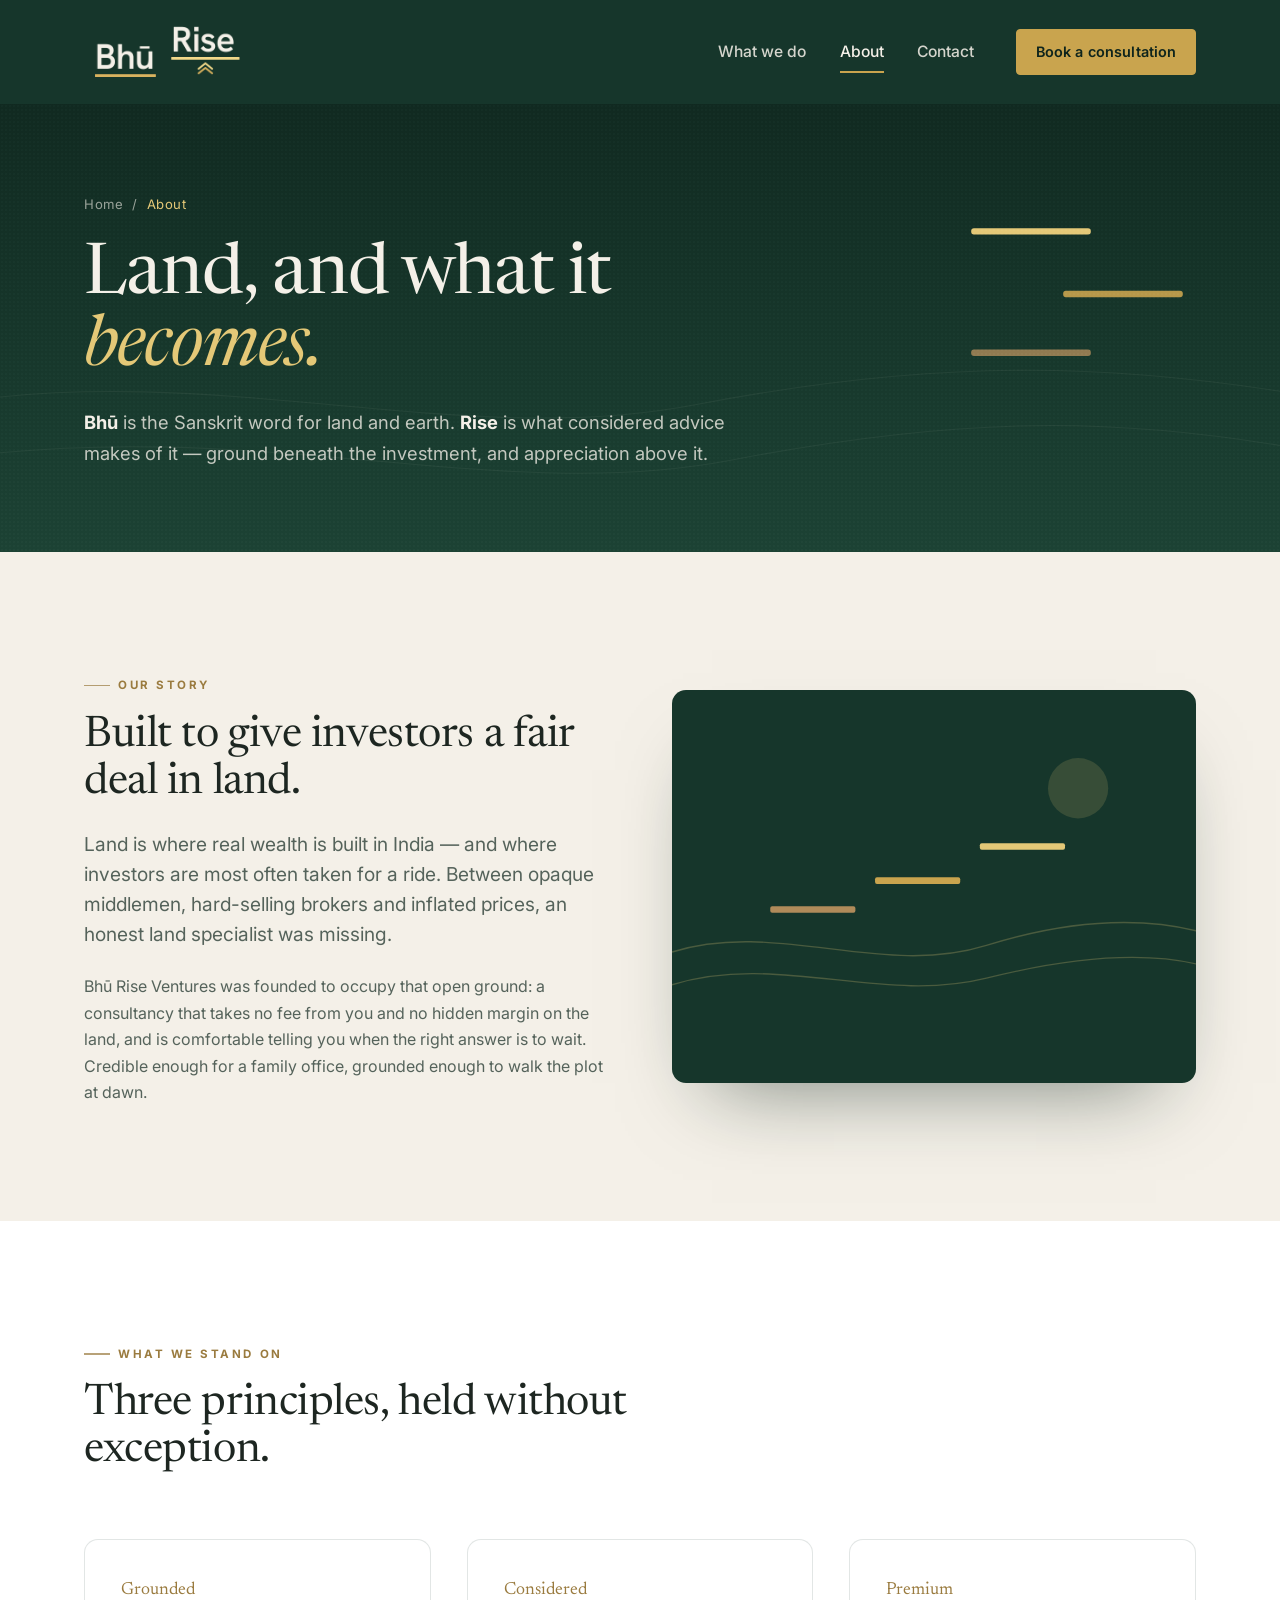
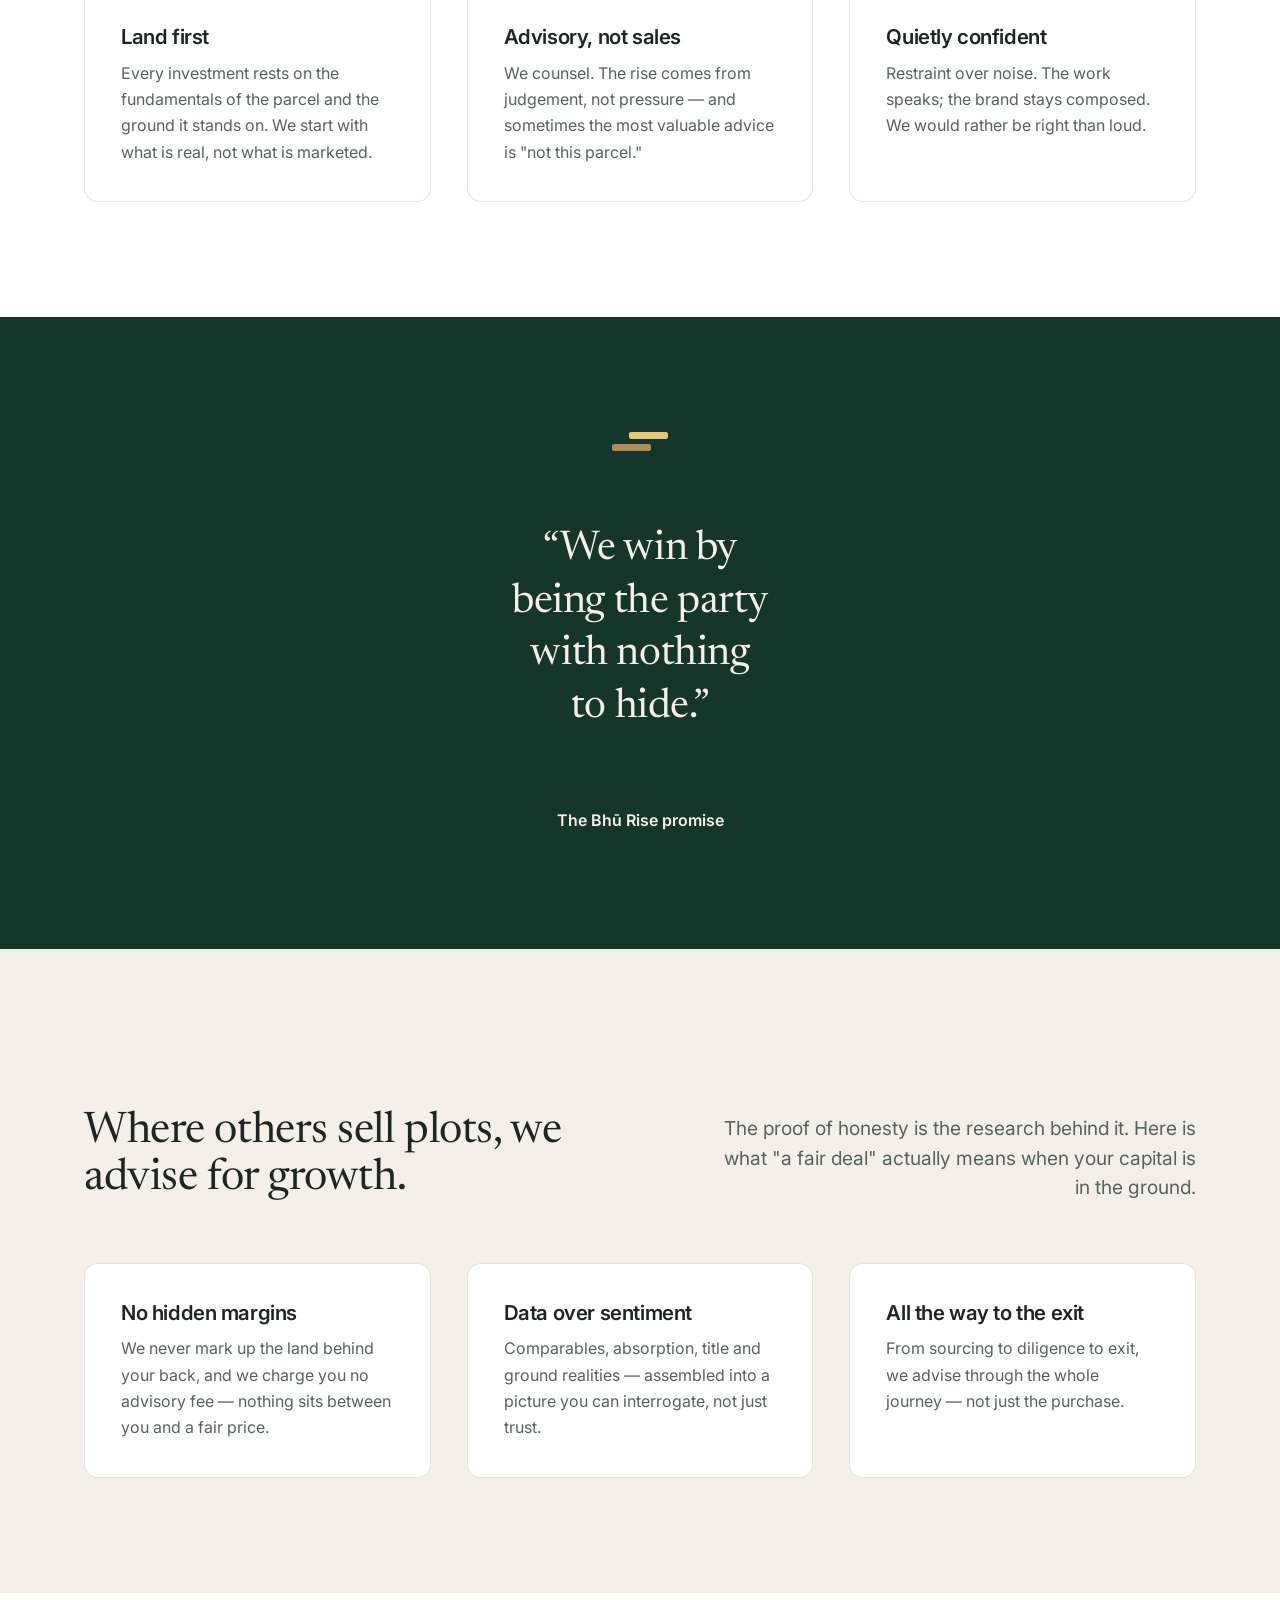
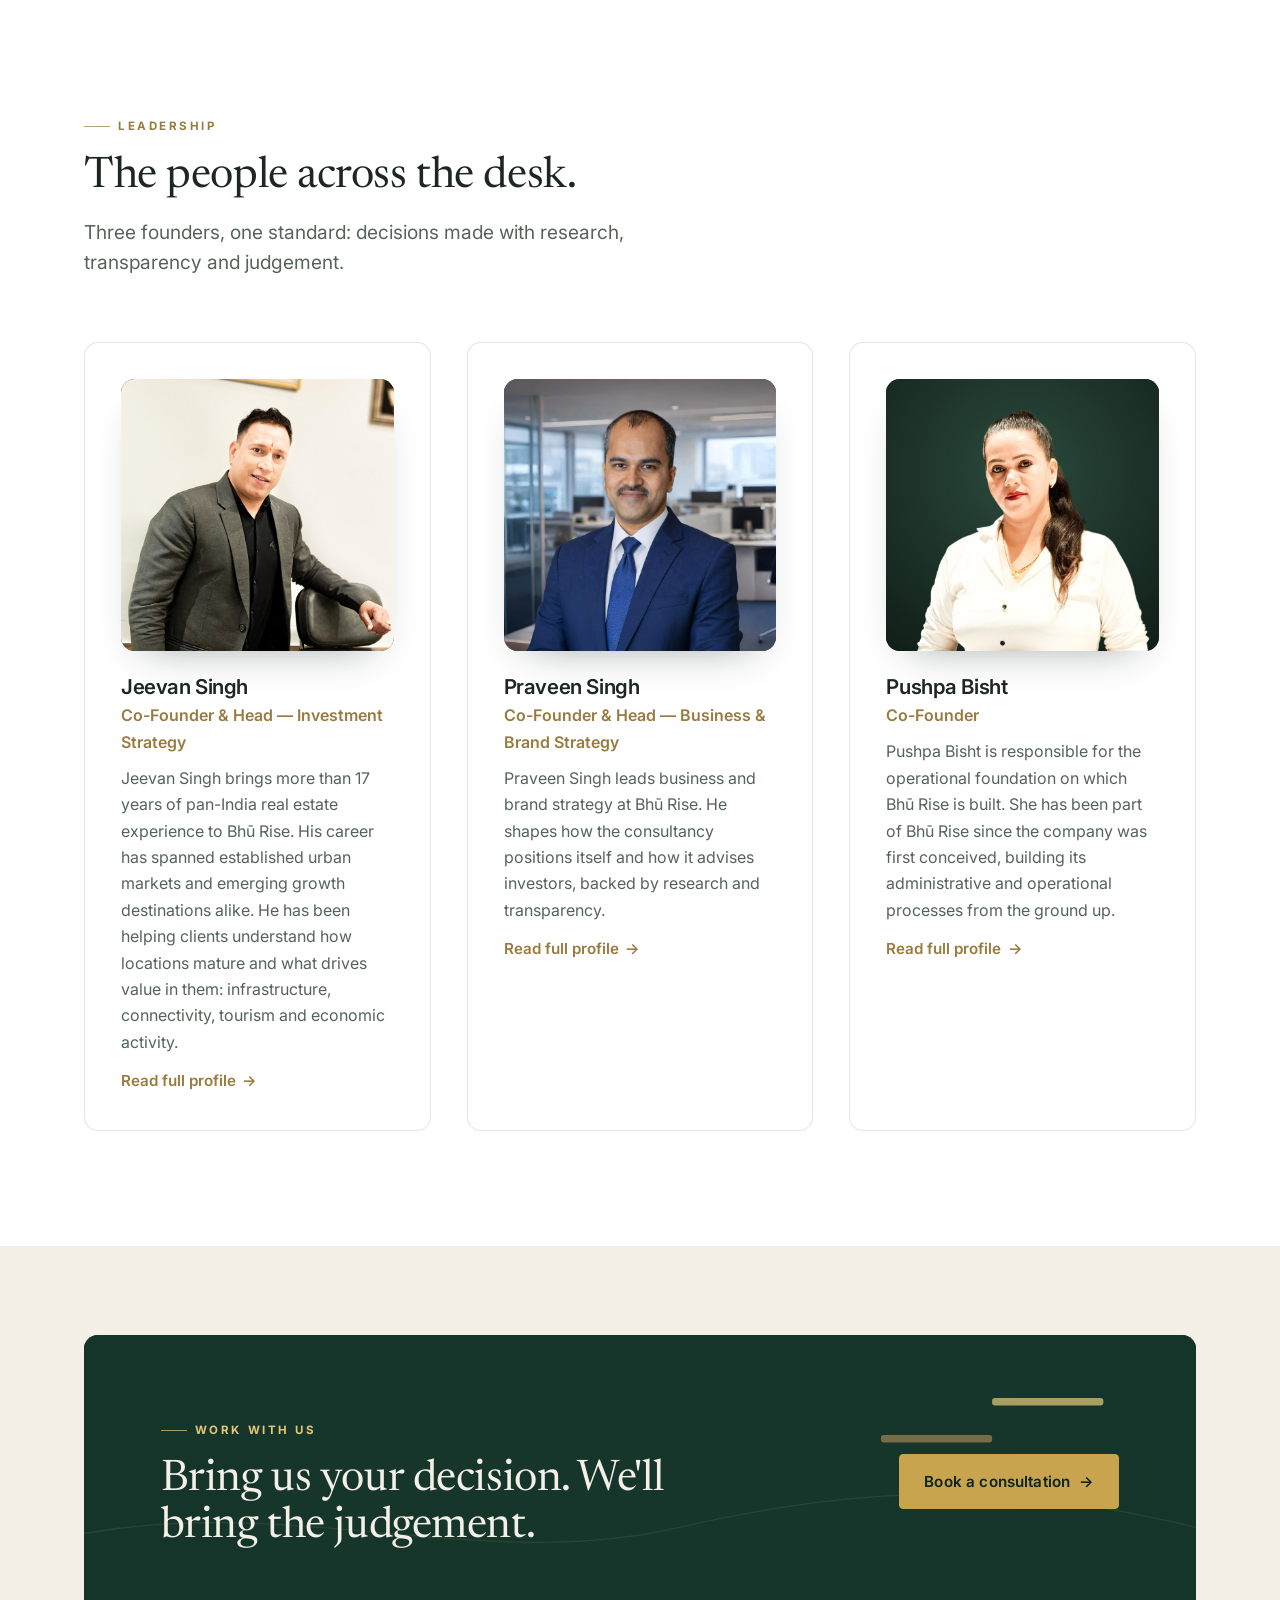
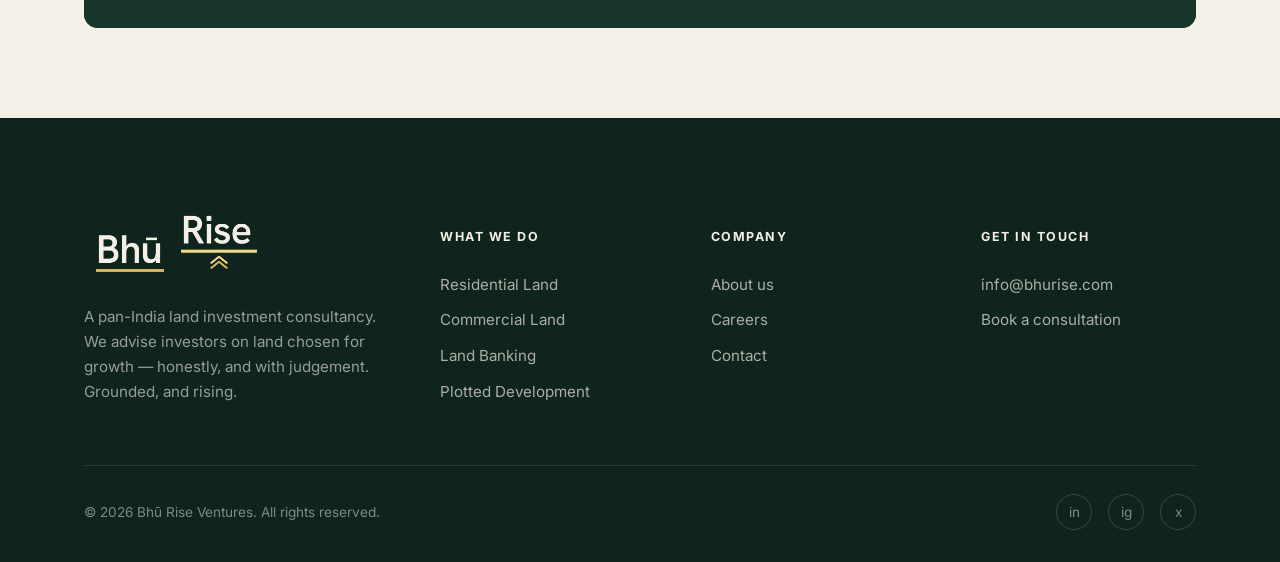
==== commit 552ba747: "Update Jeevan Singh bio copy Co-Authored-By: Claude Opus 4.8 <noreply@anthropic.com>" ====
--- a/about.html
+++ b/about.html
@@ -134,9 +134,9 @@
     <div class="sec-head"><p class="eyebrow" data-reveal="fade">Leadership</p><h2 class="h2" data-reveal>The people across the desk.</h2><p class="lead mt-3" data-reveal data-delay="1">Three founders, one standard: decisions made with research, transparency and judgement.</p></div>
     <div class="grid g-3 team-grid">
       <div class="card" data-reveal data-delay="1"><div class="team-photo"><img src="assets/img/team/jeevan-singh.jpg" alt="Jeevan Singh" width="800" height="800" loading="lazy"></div><h3 class="h3">Jeevan Singh</h3><p style="color:var(--brass);font-weight:600;margin-top:.2rem">Co-Founder &amp; Head — Investment Strategy</p>
-        <p>Jeevan Singh brings more than 17 years of pan-India real estate experience to Bhū Rise. His career has spanned established urban markets and emerging growth destinations alike, shaped by a close study of how locations mature and what drives value in them: infrastructure, connectivity, tourism and economic activity.</p>
+        <p>Jeevan Singh brings more than 17 years of pan-India real estate experience to Bhū Rise. His career has spanned established urban markets and emerging growth destinations alike. He has been helping clients understand how locations mature and what drives value in them: infrastructure, connectivity, tourism and economic activity.</p>
         <div class="bio-more" id="bio-jeevan" hidden>
-          <p>His view is that a sound property decision is made well before the purchase. It begins with the location, the timing and the nature of the opportunity. Working alongside investors, he focuses on the wider picture — the growth trajectory of an area, prevailing market dynamics, the right point of entry, and a considered exit.</p>
+          <p>His view is that a sound property selection happens well before the purchase. It begins with the location, the timing and the nature of the opportunity. Working alongside investors, he focuses on the wider picture — the growth trajectory of an area, prevailing market dynamics, the right point of entry, and a considered exit.</p>
           <p>As Co-Founder of Bhū Rise, Jeevan is translating that experience into a platform built on a single principle: real estate decisions should be made with clarity, research and vision.</p>
         </div>
         <button type="button" class="bio-toggle" aria-expanded="false" aria-controls="bio-jeevan">Read full profile <span class="ic" aria-hidden="true">→</span></button>
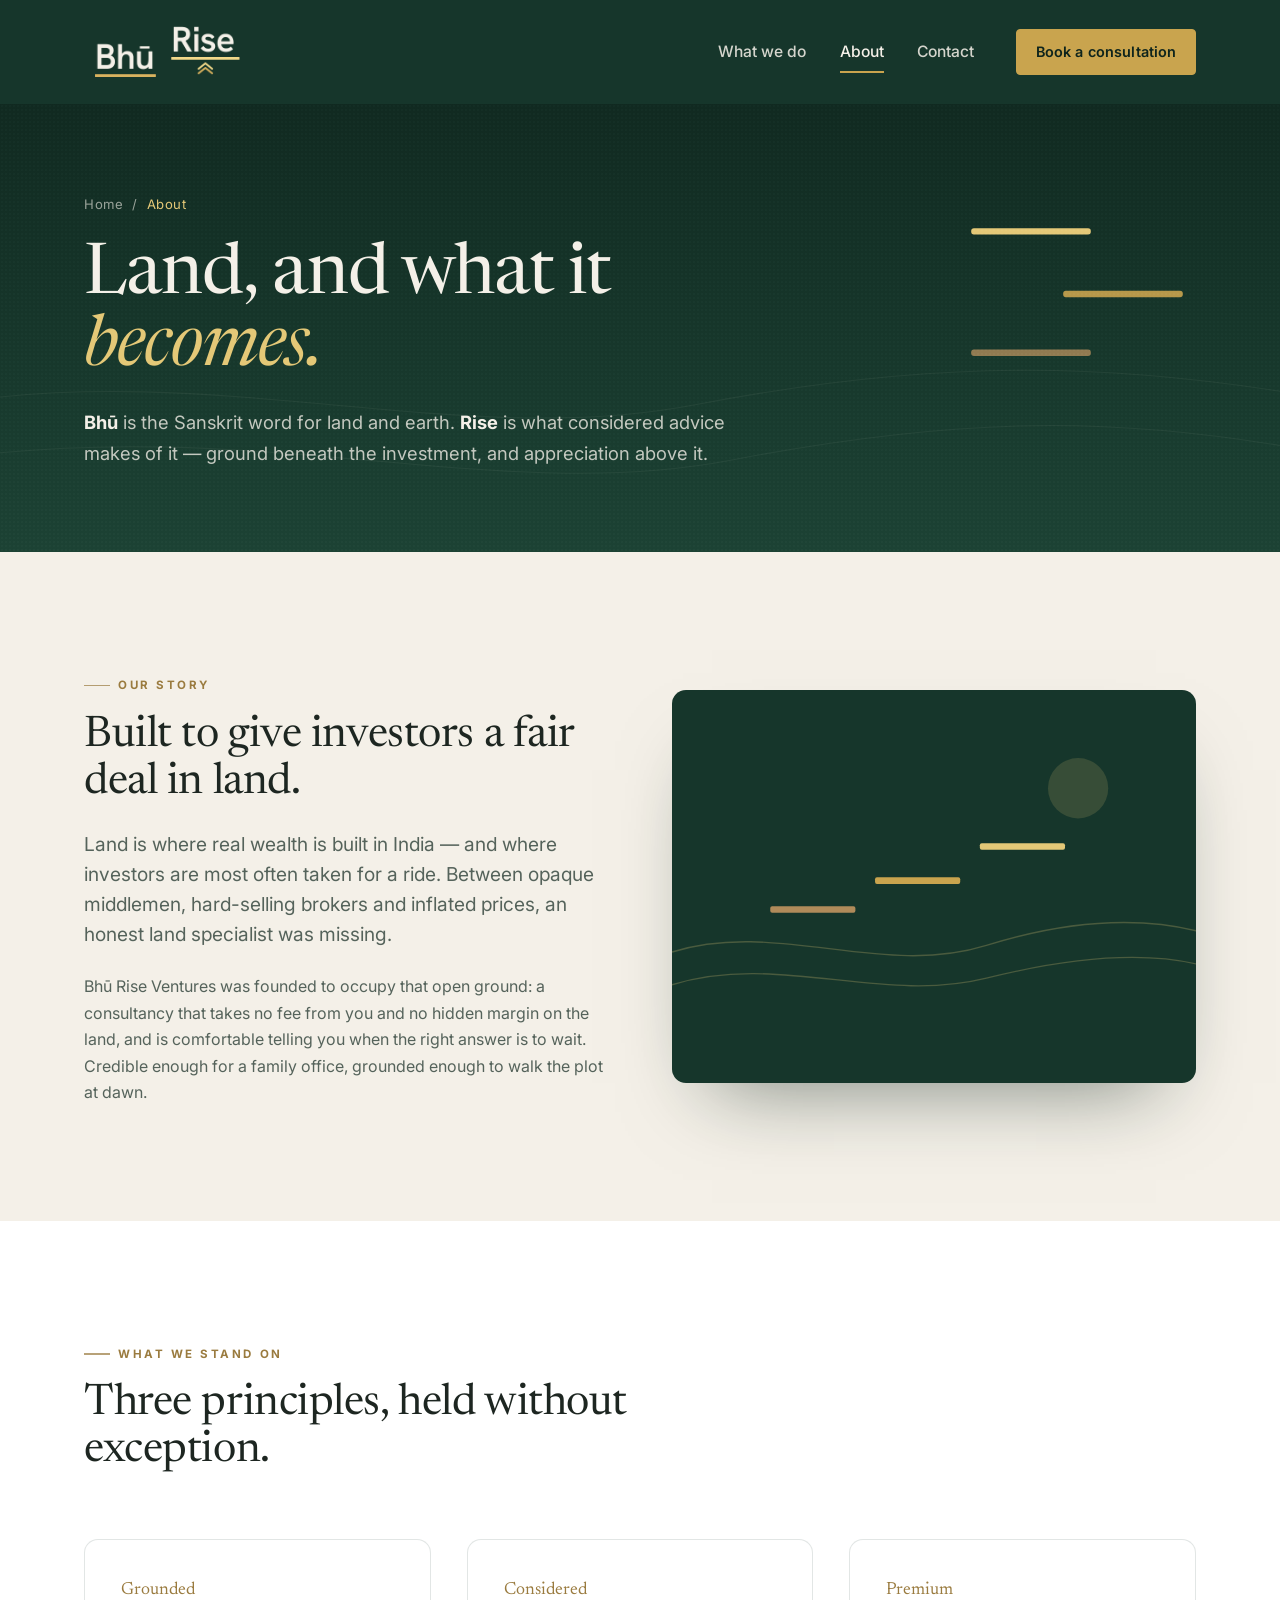
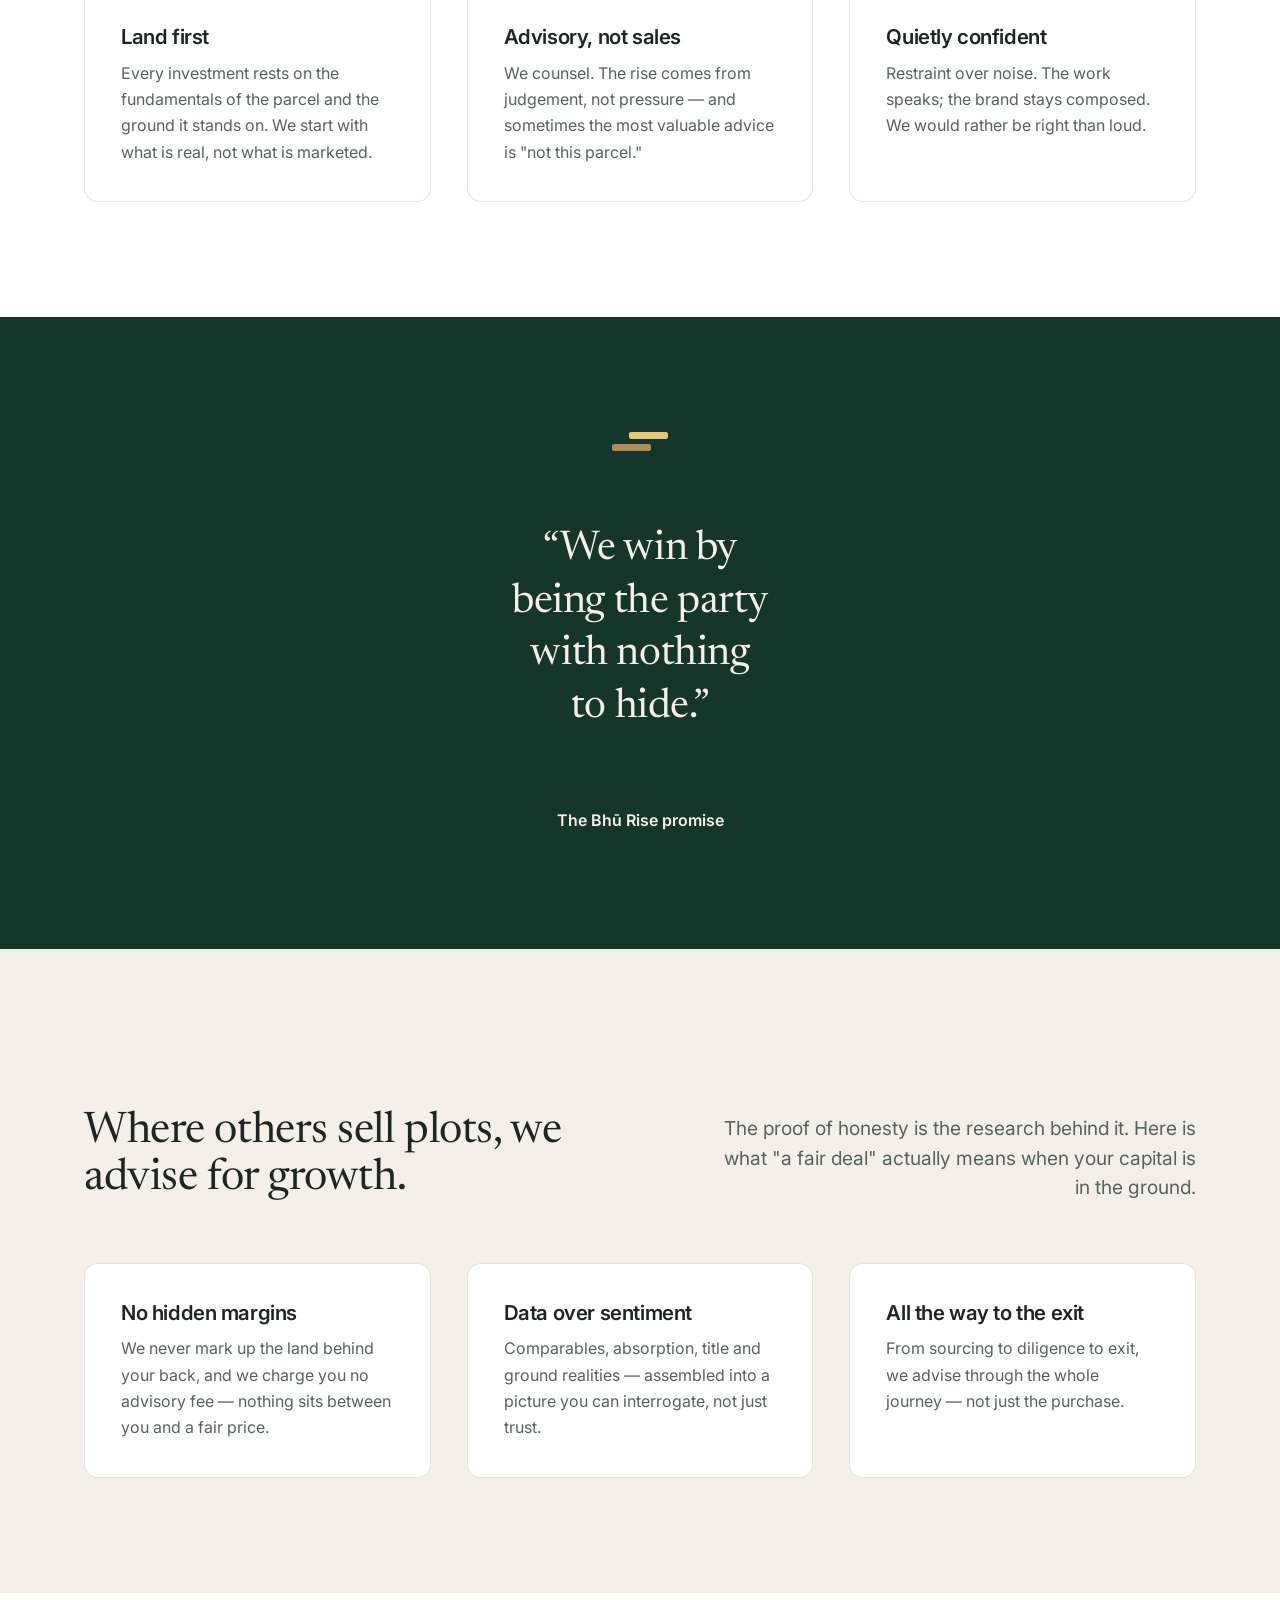
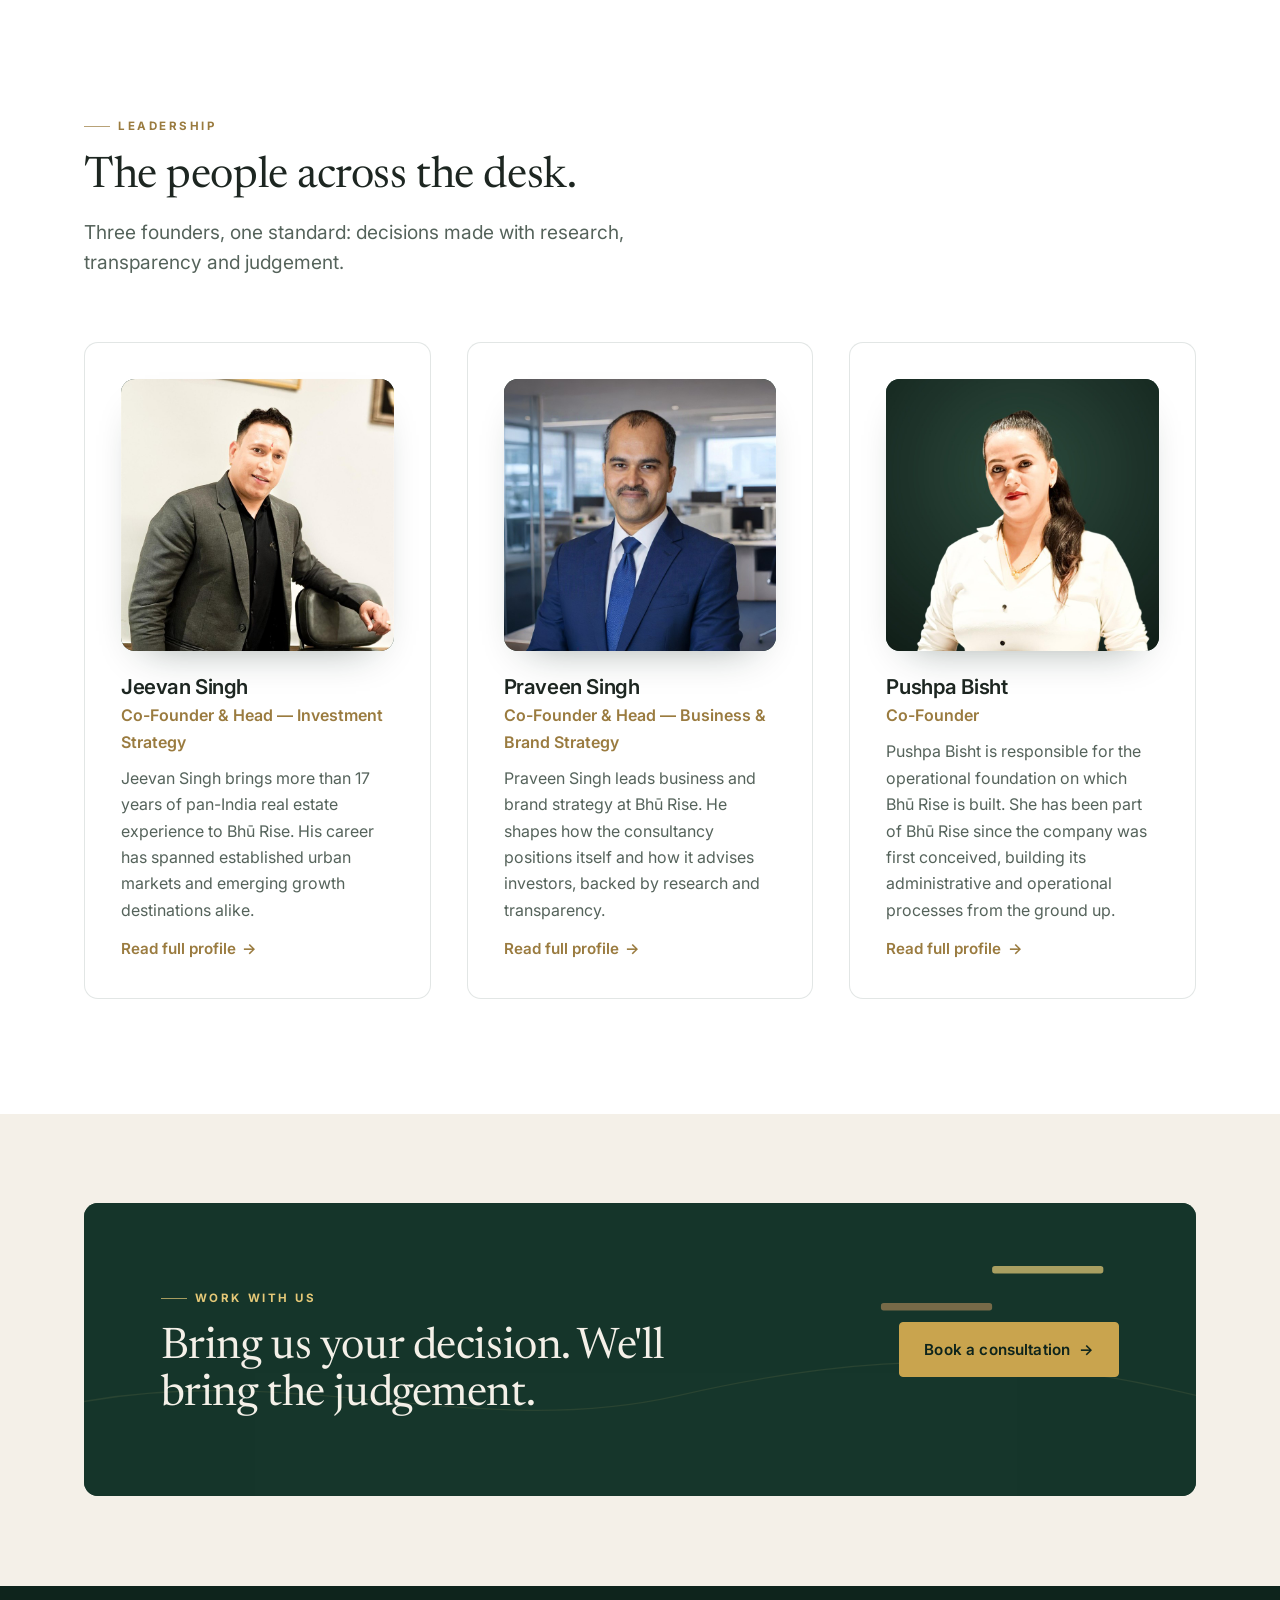
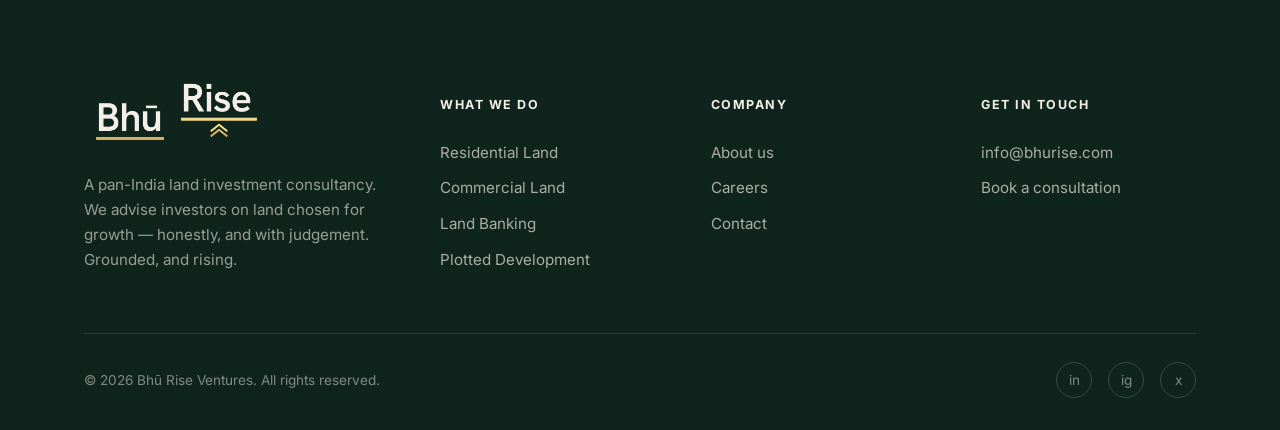
==== commit 3e444c2a: "Jeevan bio: collapse to first two sentences (end at 'alike.') Co-Authored-By: Claude Opus 4.8 <norep" ====
--- a/about.html
+++ b/about.html
@@ -134,8 +134,9 @@
     <div class="sec-head"><p class="eyebrow" data-reveal="fade">Leadership</p><h2 class="h2" data-reveal>The people across the desk.</h2><p class="lead mt-3" data-reveal data-delay="1">Three founders, one standard: decisions made with research, transparency and judgement.</p></div>
     <div class="grid g-3 team-grid">
       <div class="card" data-reveal data-delay="1"><div class="team-photo"><img src="assets/img/team/jeevan-singh.jpg" alt="Jeevan Singh" width="800" height="800" loading="lazy"></div><h3 class="h3">Jeevan Singh</h3><p style="color:var(--brass);font-weight:600;margin-top:.2rem">Co-Founder &amp; Head — Investment Strategy</p>
-        <p>Jeevan Singh brings more than 17 years of pan-India real estate experience to Bhū Rise. His career has spanned established urban markets and emerging growth destinations alike. He has been helping clients understand how locations mature and what drives value in them: infrastructure, connectivity, tourism and economic activity.</p>
+        <p>Jeevan Singh brings more than 17 years of pan-India real estate experience to Bhū Rise. His career has spanned established urban markets and emerging growth destinations alike.</p>
         <div class="bio-more" id="bio-jeevan" hidden>
+          <p>He has been helping clients understand how locations mature and what drives value in them: infrastructure, connectivity, tourism and economic activity.</p>
           <p>His view is that a sound property selection happens well before the purchase. It begins with the location, the timing and the nature of the opportunity. Working alongside investors, he focuses on the wider picture — the growth trajectory of an area, prevailing market dynamics, the right point of entry, and a considered exit.</p>
           <p>As Co-Founder of Bhū Rise, Jeevan is translating that experience into a platform built on a single principle: real estate decisions should be made with clarity, research and vision.</p>
         </div>
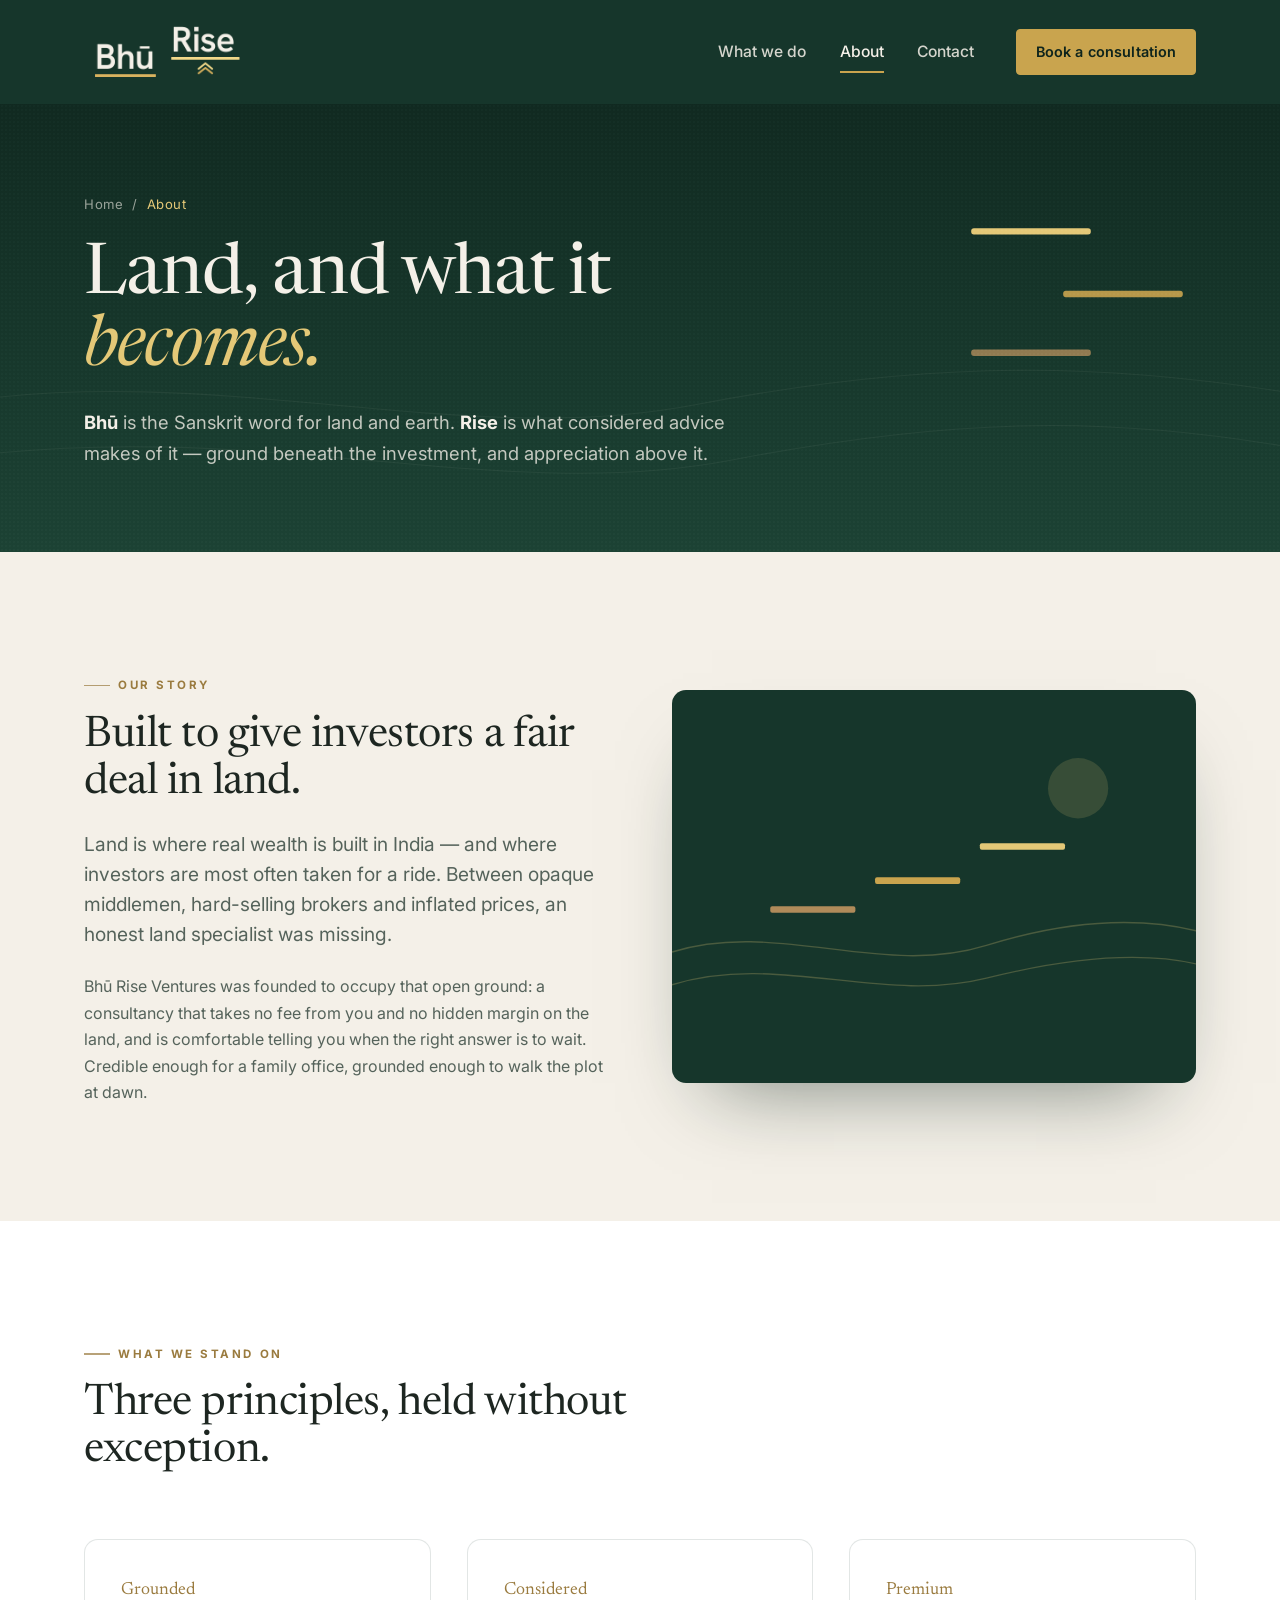
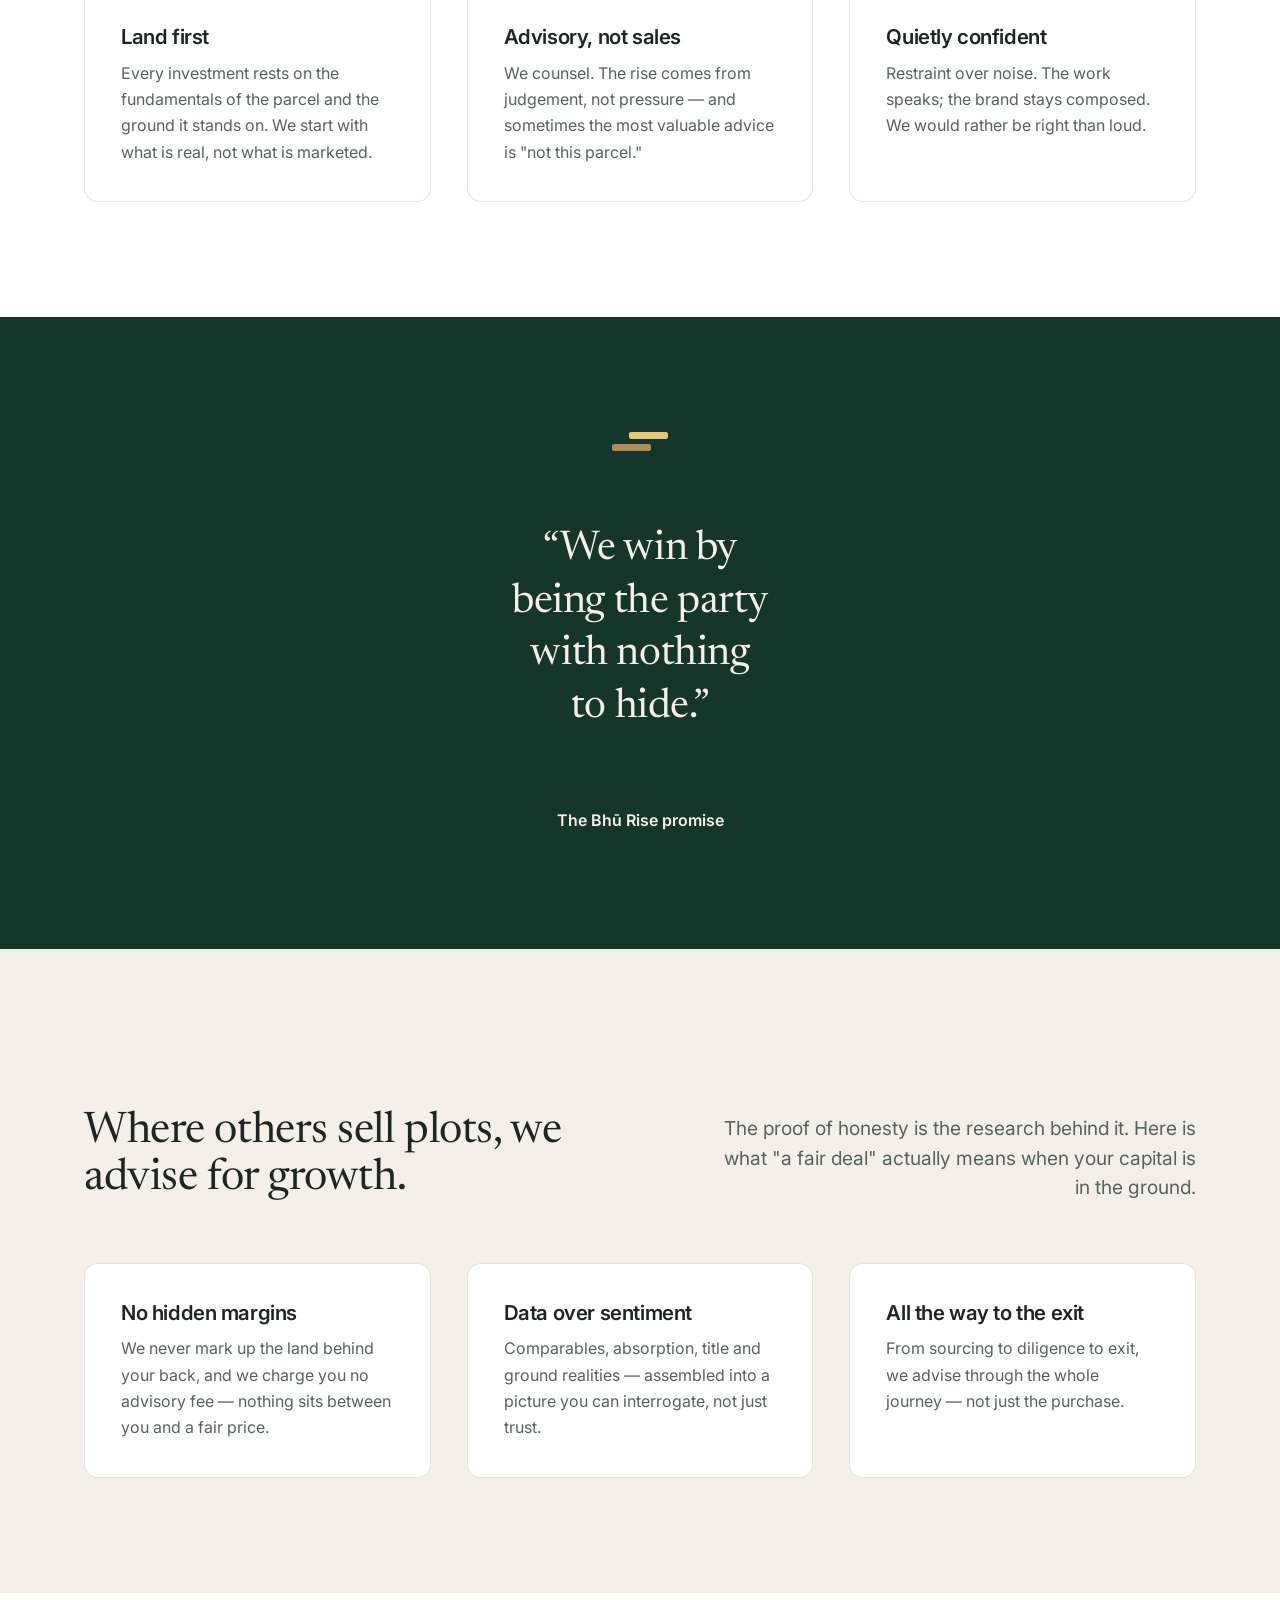
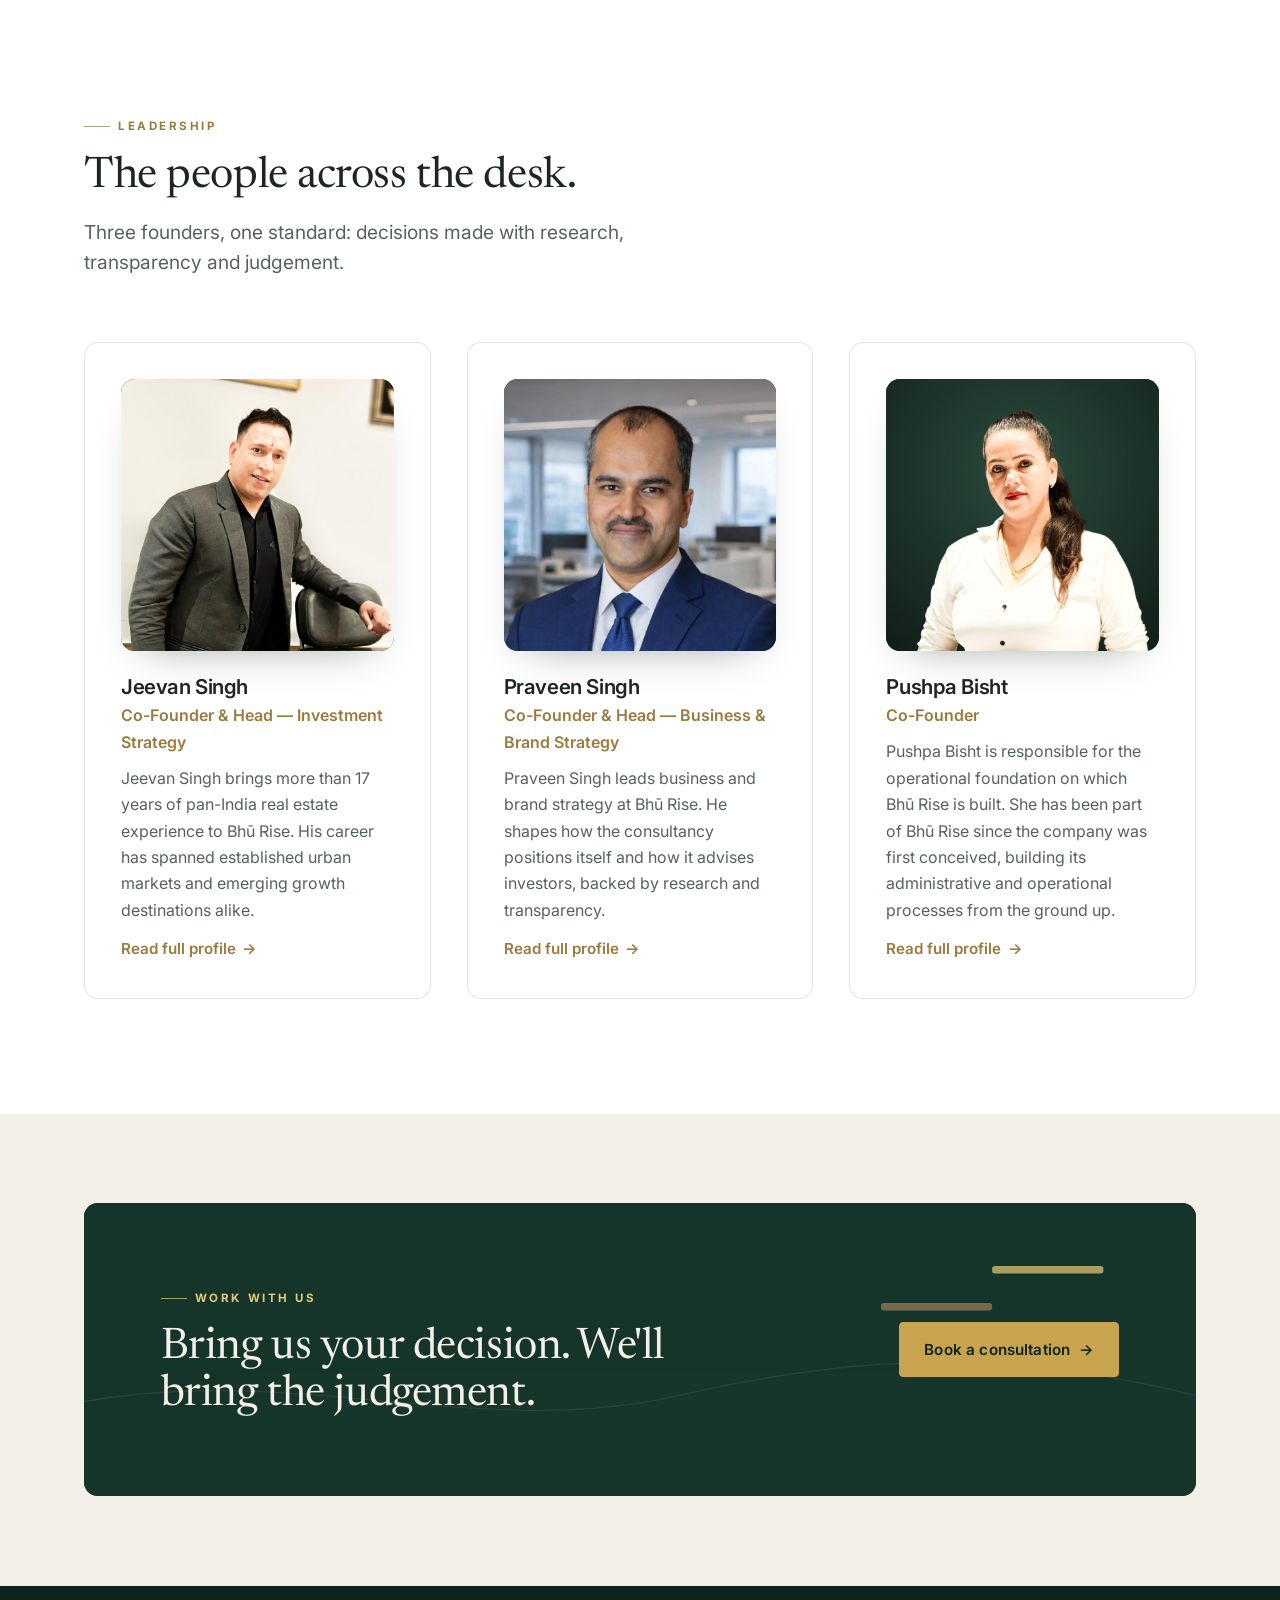
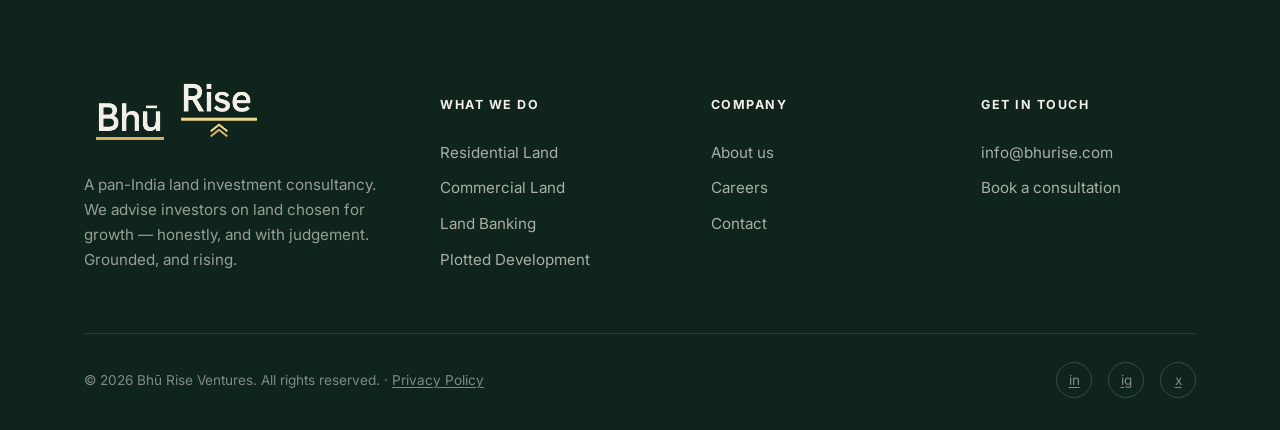
==== commit e135c50a: "Add Privacy Policy page, linked from footer sitewide New /privacy page matching site design; reflect" ====
--- a/about.html
+++ b/about.html
@@ -184,7 +184,7 @@
     <div class="footer-col"><h5>Company</h5><a href="about">About us</a><a href="mailto:careers@bhurise.com">Careers</a><a href="contact">Contact</a></div>
     <div class="footer-col"><h5>Get in touch</h5><a href="mailto:info@bhurise.com">info@bhurise.com</a><a href="contact">Book a consultation</a></div>
   </div>
-  <div class="footer-bottom"><span>© <span id="year">2026</span> Bhū Rise Ventures. All rights reserved.</span><div class="socials"><a href="#" aria-label="LinkedIn">in</a><a href="#" aria-label="Instagram">ig</a><a href="#" aria-label="X">x</a></div></div>
+  <div class="footer-bottom"><span>© <span id="year">2026</span> Bhū Rise Ventures. All rights reserved. · <a href="privacy">Privacy Policy</a></span><div class="socials"><a href="#" aria-label="LinkedIn">in</a><a href="#" aria-label="Instagram">ig</a><a href="#" aria-label="X">x</a></div></div>
 </div></footer>
 
 <script src="assets/js/main.js"></script>
--- a/assets/css/styles.css
+++ b/assets/css/styles.css
@@ -384,6 +384,8 @@
 .footer-col a{display:block;padding:.35em 0;color:rgba(244,240,232,.68);font-size:.95rem;transition:color .25s,padding-left .25s}
 .footer-col a:hover{color:var(--gold-light);padding-left:4px}
 .footer-bottom{display:flex;flex-wrap:wrap;gap:1rem;justify-content:space-between;align-items:center;padding-top:28px;font-size:.85rem;color:rgba(244,240,232,.5)}
+.footer-bottom a{color:inherit;text-decoration:underline;text-underline-offset:2px;transition:color .25s}
+.footer-bottom a:hover{color:var(--gold-light)}
 .footer-bottom .socials{display:flex;gap:1rem}
 .footer-bottom .socials a{width:36px;height:36px;border:1px solid rgba(244,240,232,.18);border-radius:50%;display:grid;place-items:center;transition:border-color .3s,color .3s,transform .3s}
 .footer-bottom .socials a:hover{border-color:var(--gold-light);color:var(--gold-light);transform:translateY(-2px)}
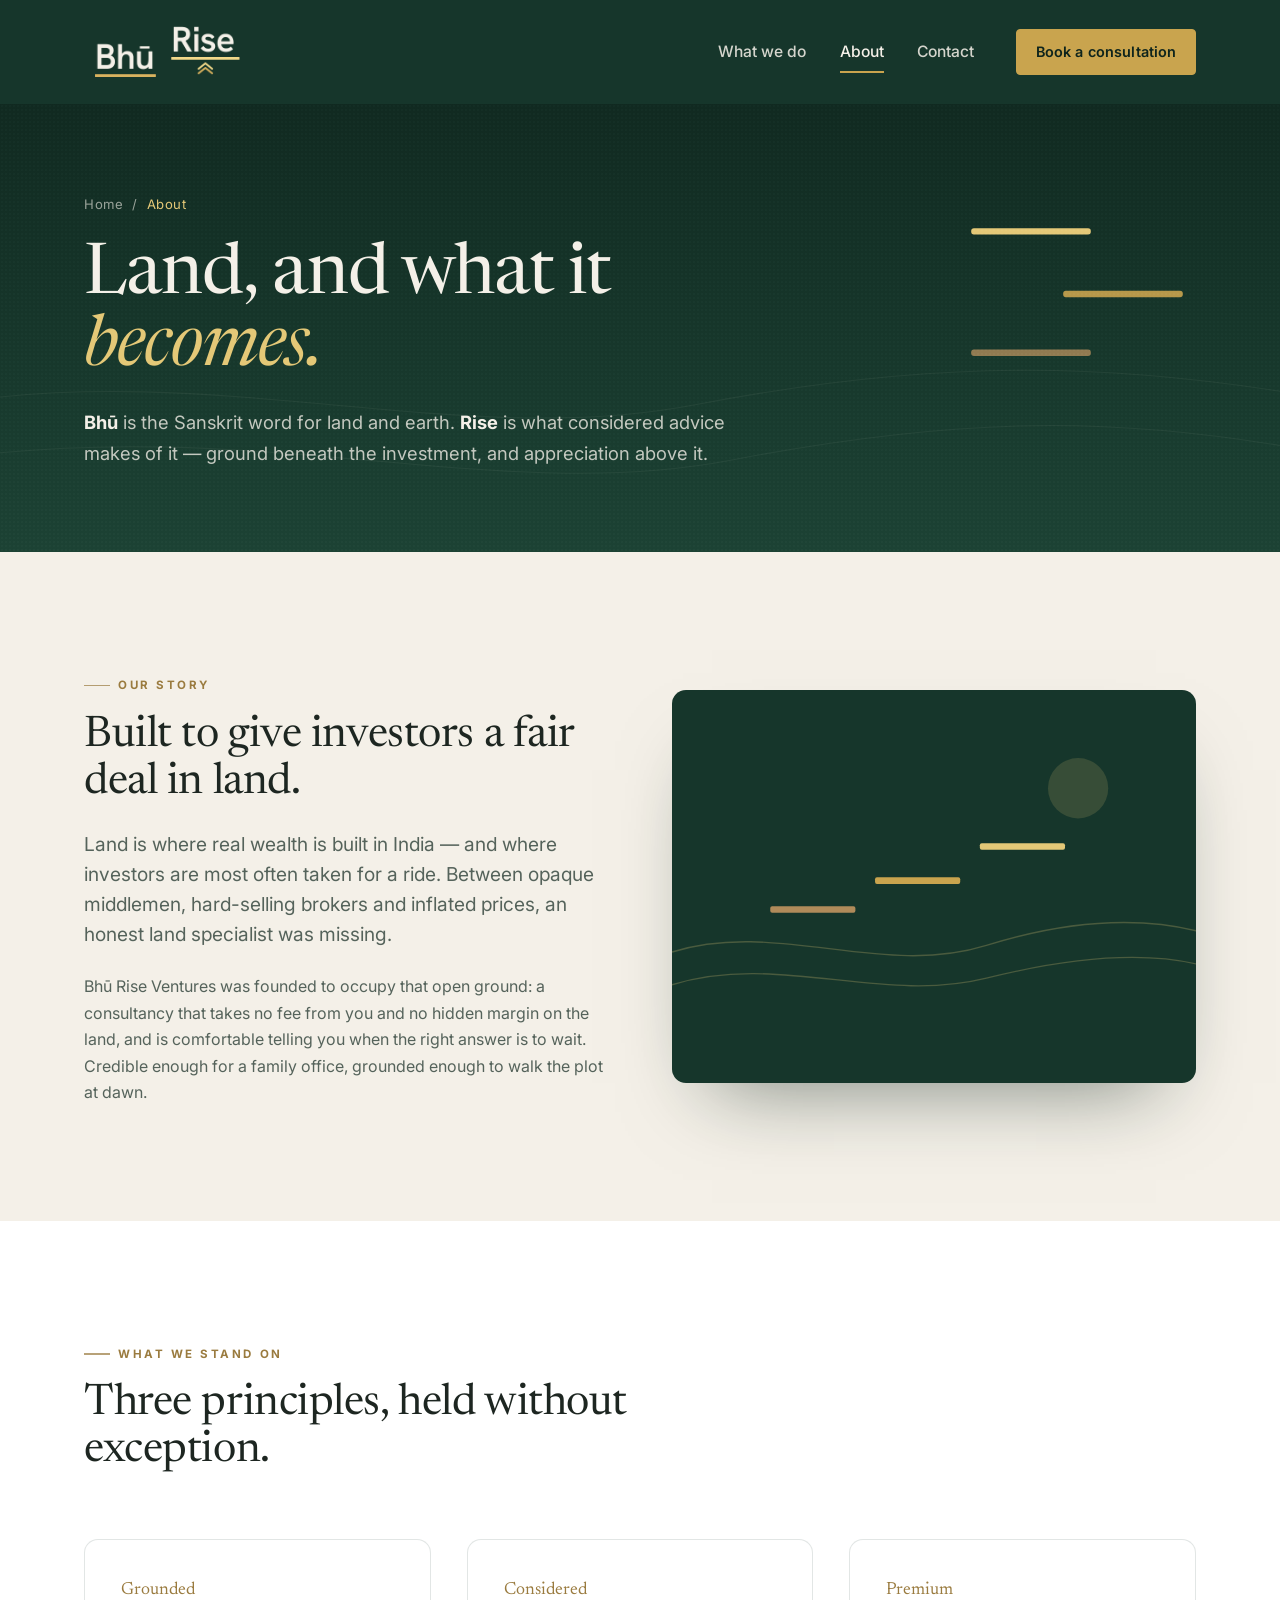
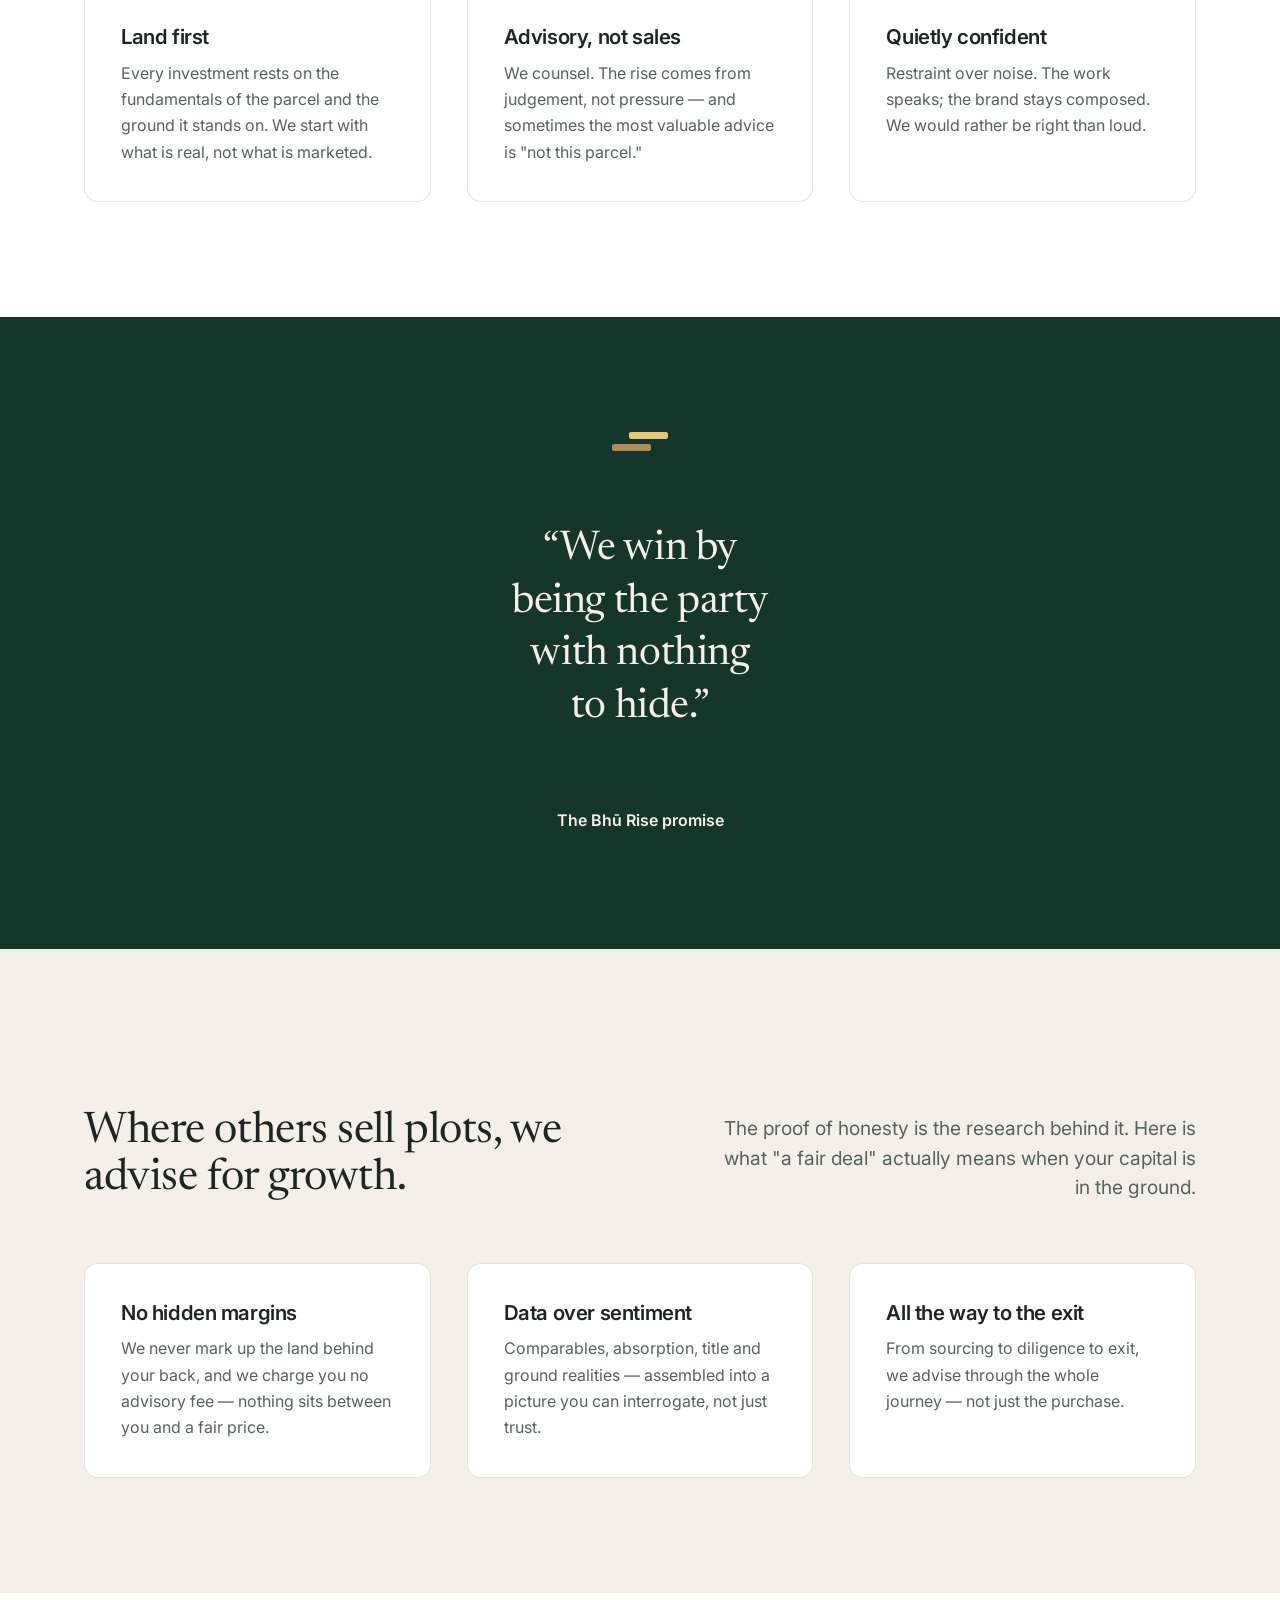
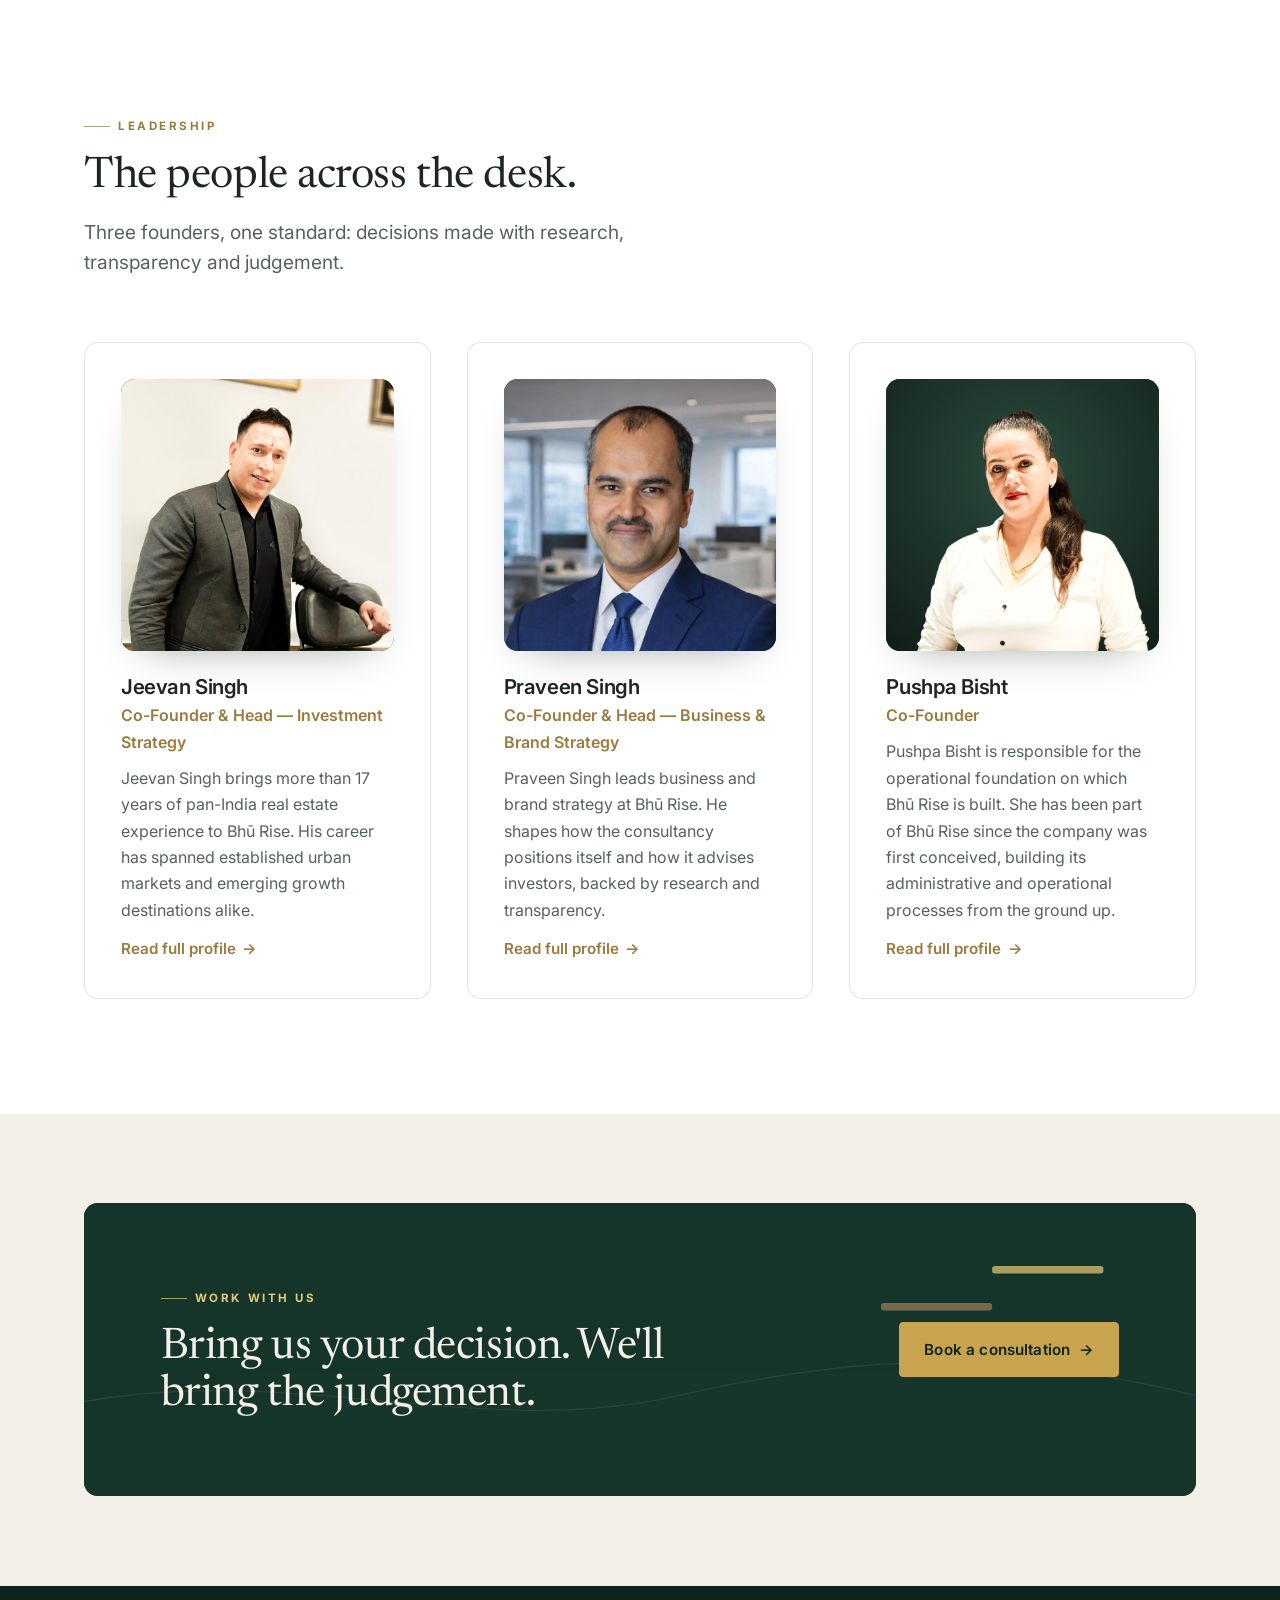
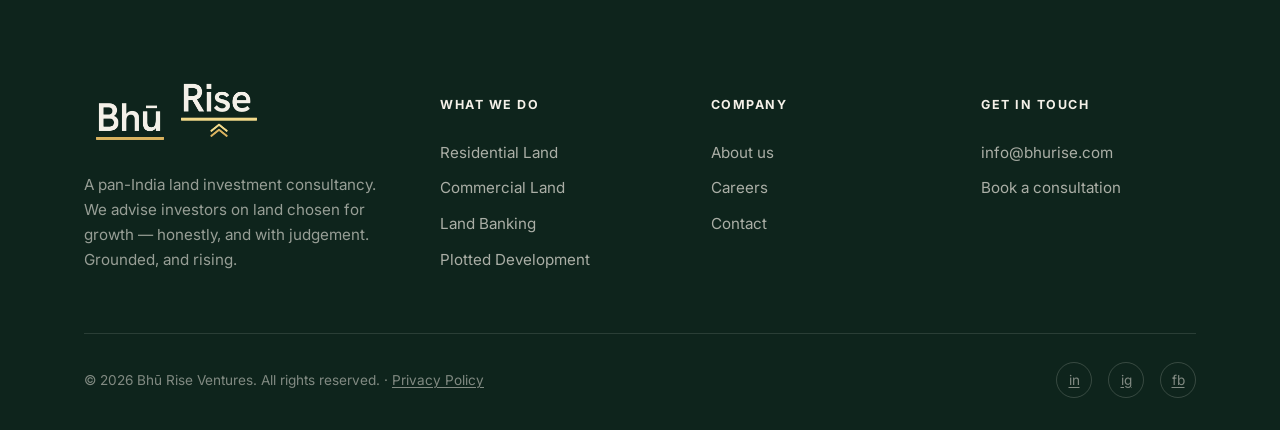
==== commit d9f1d4b7: "Wire real social links (LinkedIn, Instagram, Facebook) into footer Replace placeholder # links and t" ====
--- a/about.html
+++ b/about.html
@@ -184,7 +184,7 @@
     <div class="footer-col"><h5>Company</h5><a href="about">About us</a><a href="mailto:careers@bhurise.com">Careers</a><a href="contact">Contact</a></div>
     <div class="footer-col"><h5>Get in touch</h5><a href="mailto:info@bhurise.com">info@bhurise.com</a><a href="contact">Book a consultation</a></div>
   </div>
-  <div class="footer-bottom"><span>© <span id="year">2026</span> Bhū Rise Ventures. All rights reserved. · <a href="privacy">Privacy Policy</a></span><div class="socials"><a href="#" aria-label="LinkedIn">in</a><a href="#" aria-label="Instagram">ig</a><a href="#" aria-label="X">x</a></div></div>
+  <div class="footer-bottom"><span>© <span id="year">2026</span> Bhū Rise Ventures. All rights reserved. · <a href="privacy">Privacy Policy</a></span><div class="socials"><a href="https://www.linkedin.com/company/bh%C5%AB-rise-ventures" target="_blank" rel="noopener" aria-label="LinkedIn">in</a><a href="https://www.instagram.com/bhu.rise" target="_blank" rel="noopener" aria-label="Instagram">ig</a><a href="https://www.facebook.com/profile.php?id=61594574685080" target="_blank" rel="noopener" aria-label="Facebook">fb</a></div></div>
 </div></footer>
 
 <script src="assets/js/main.js"></script>
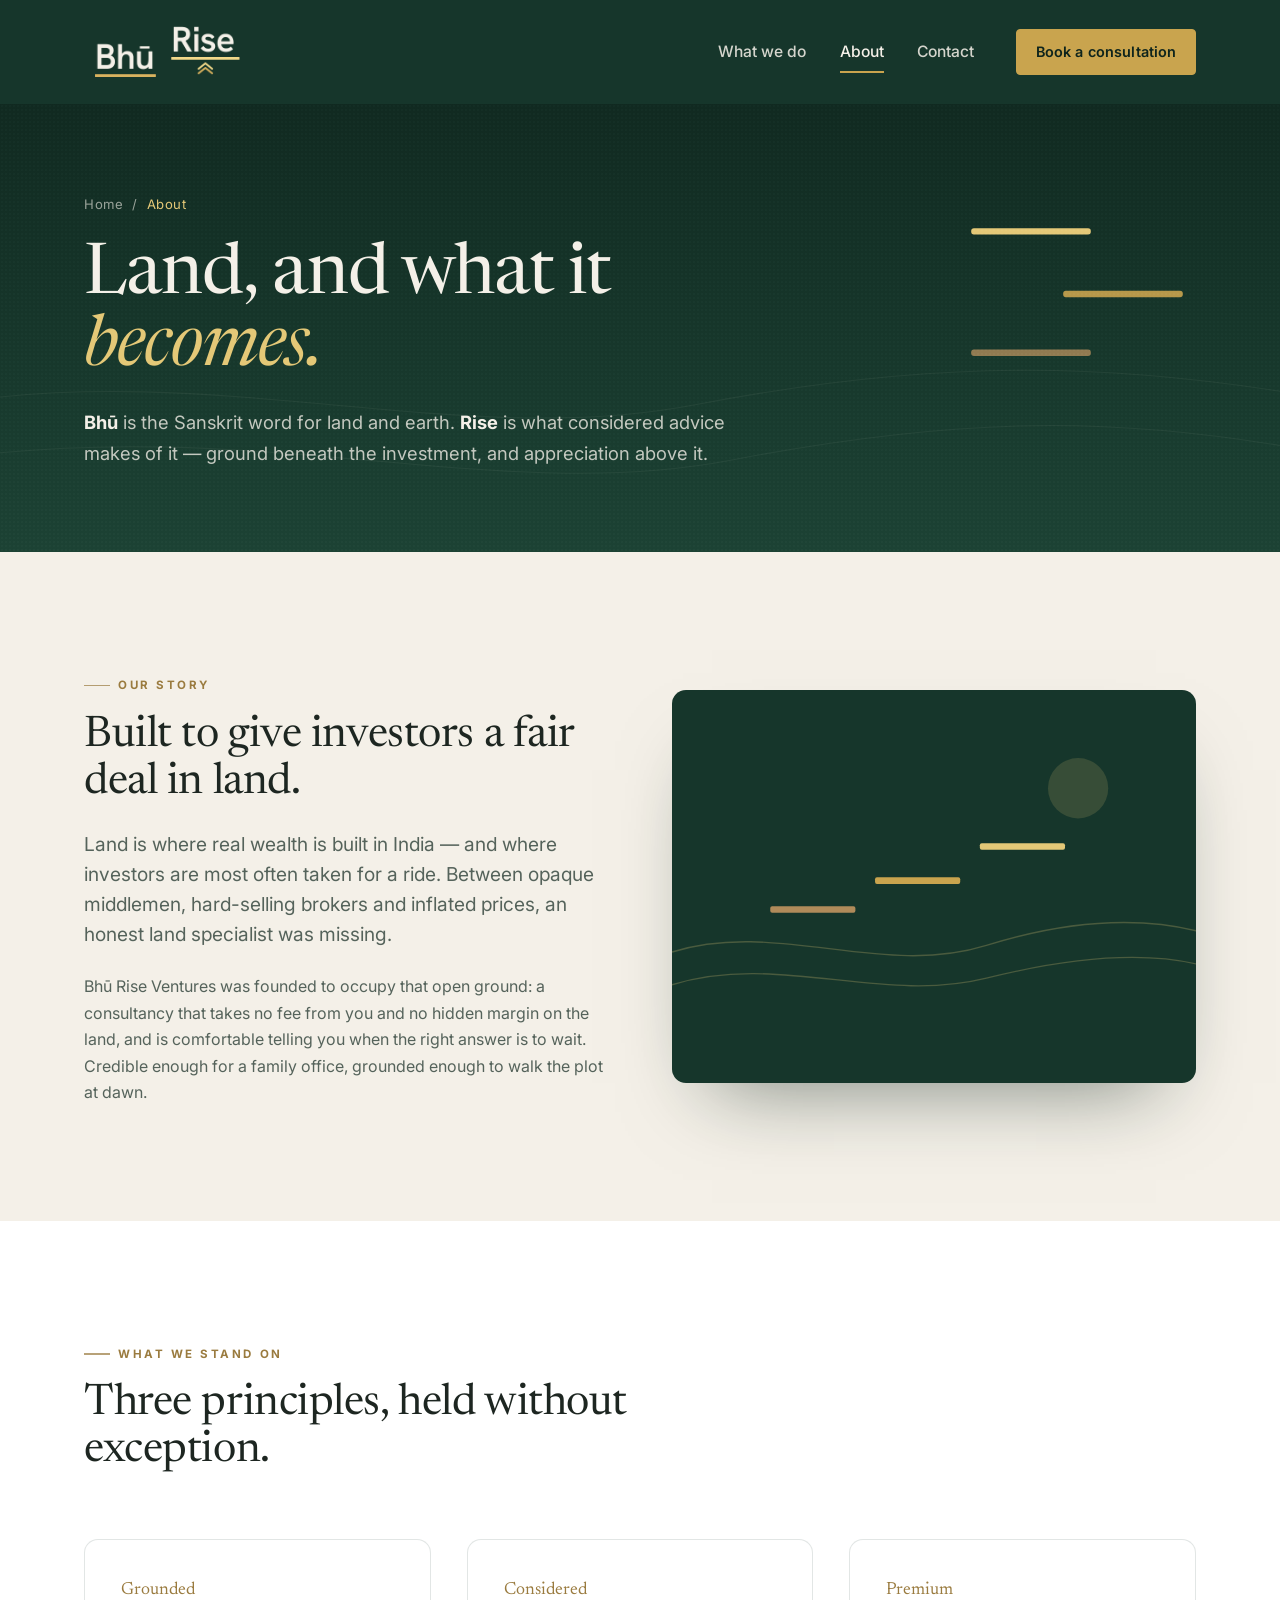
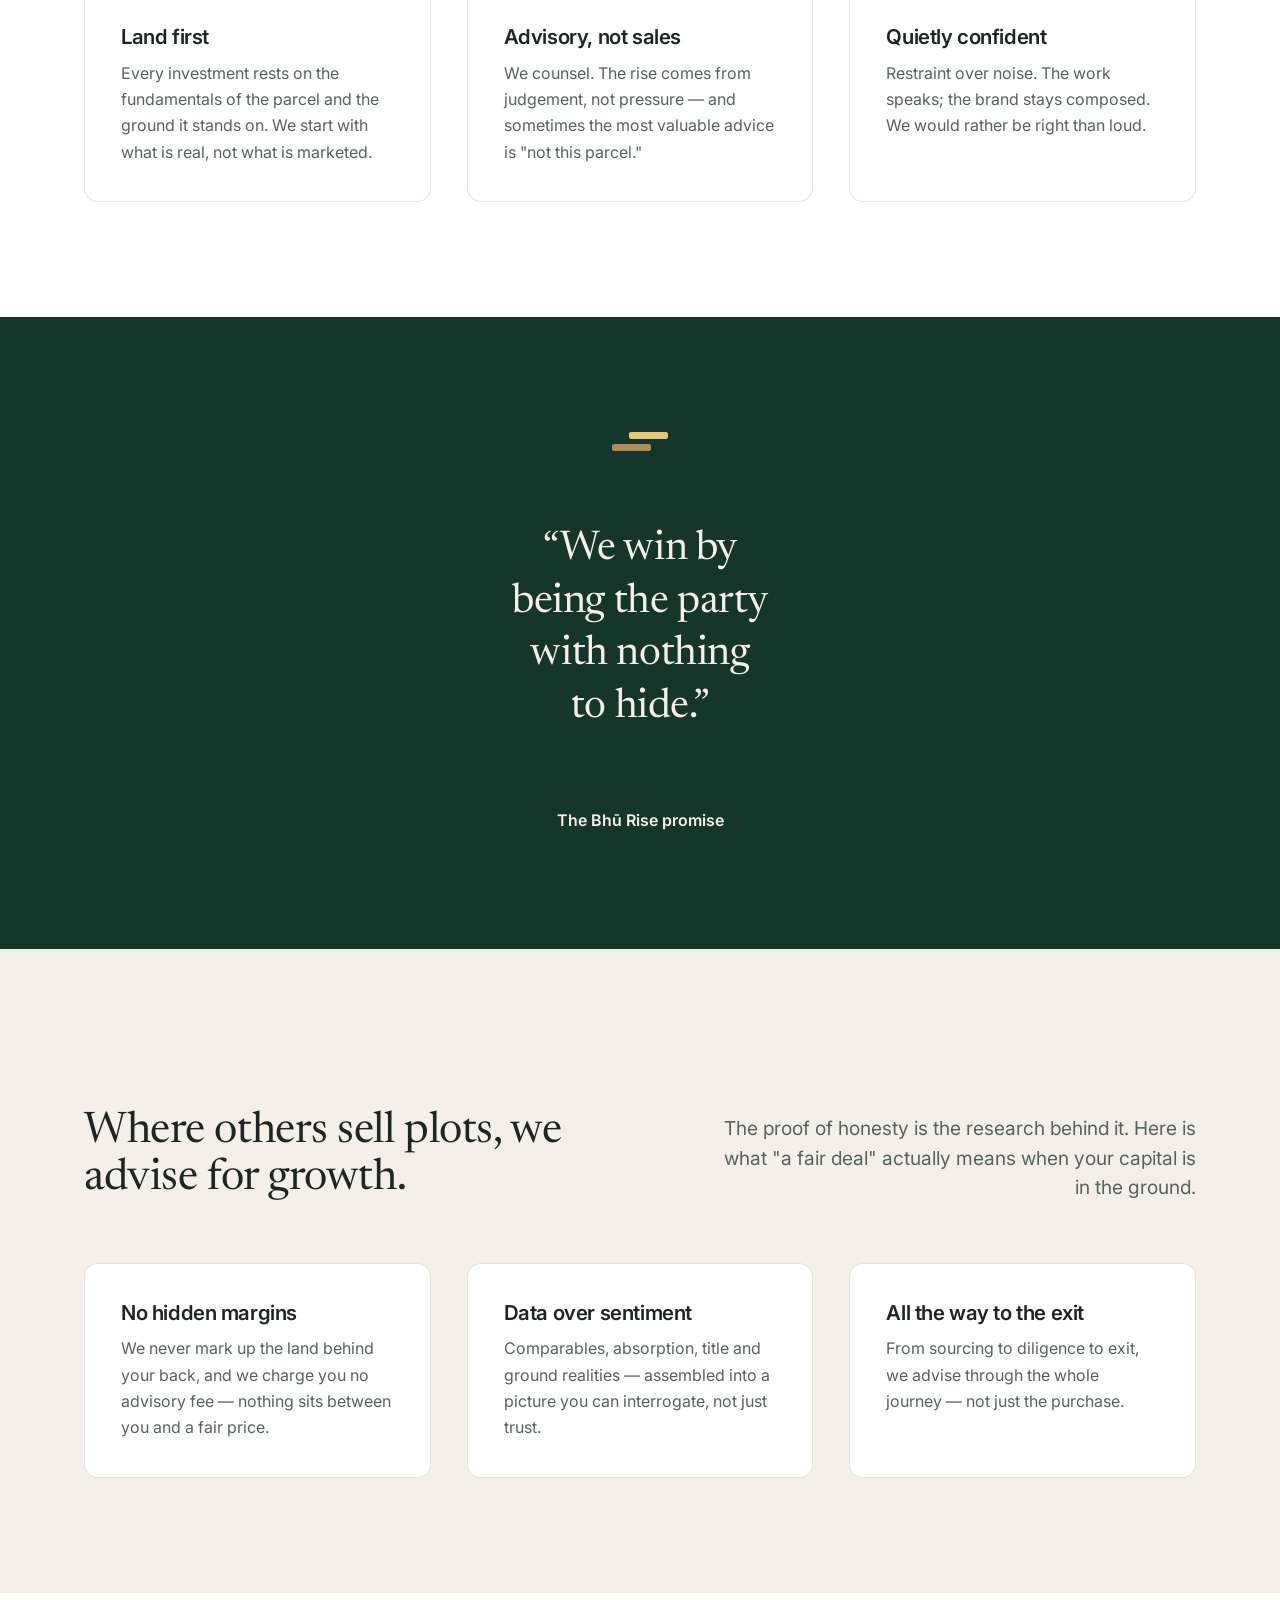
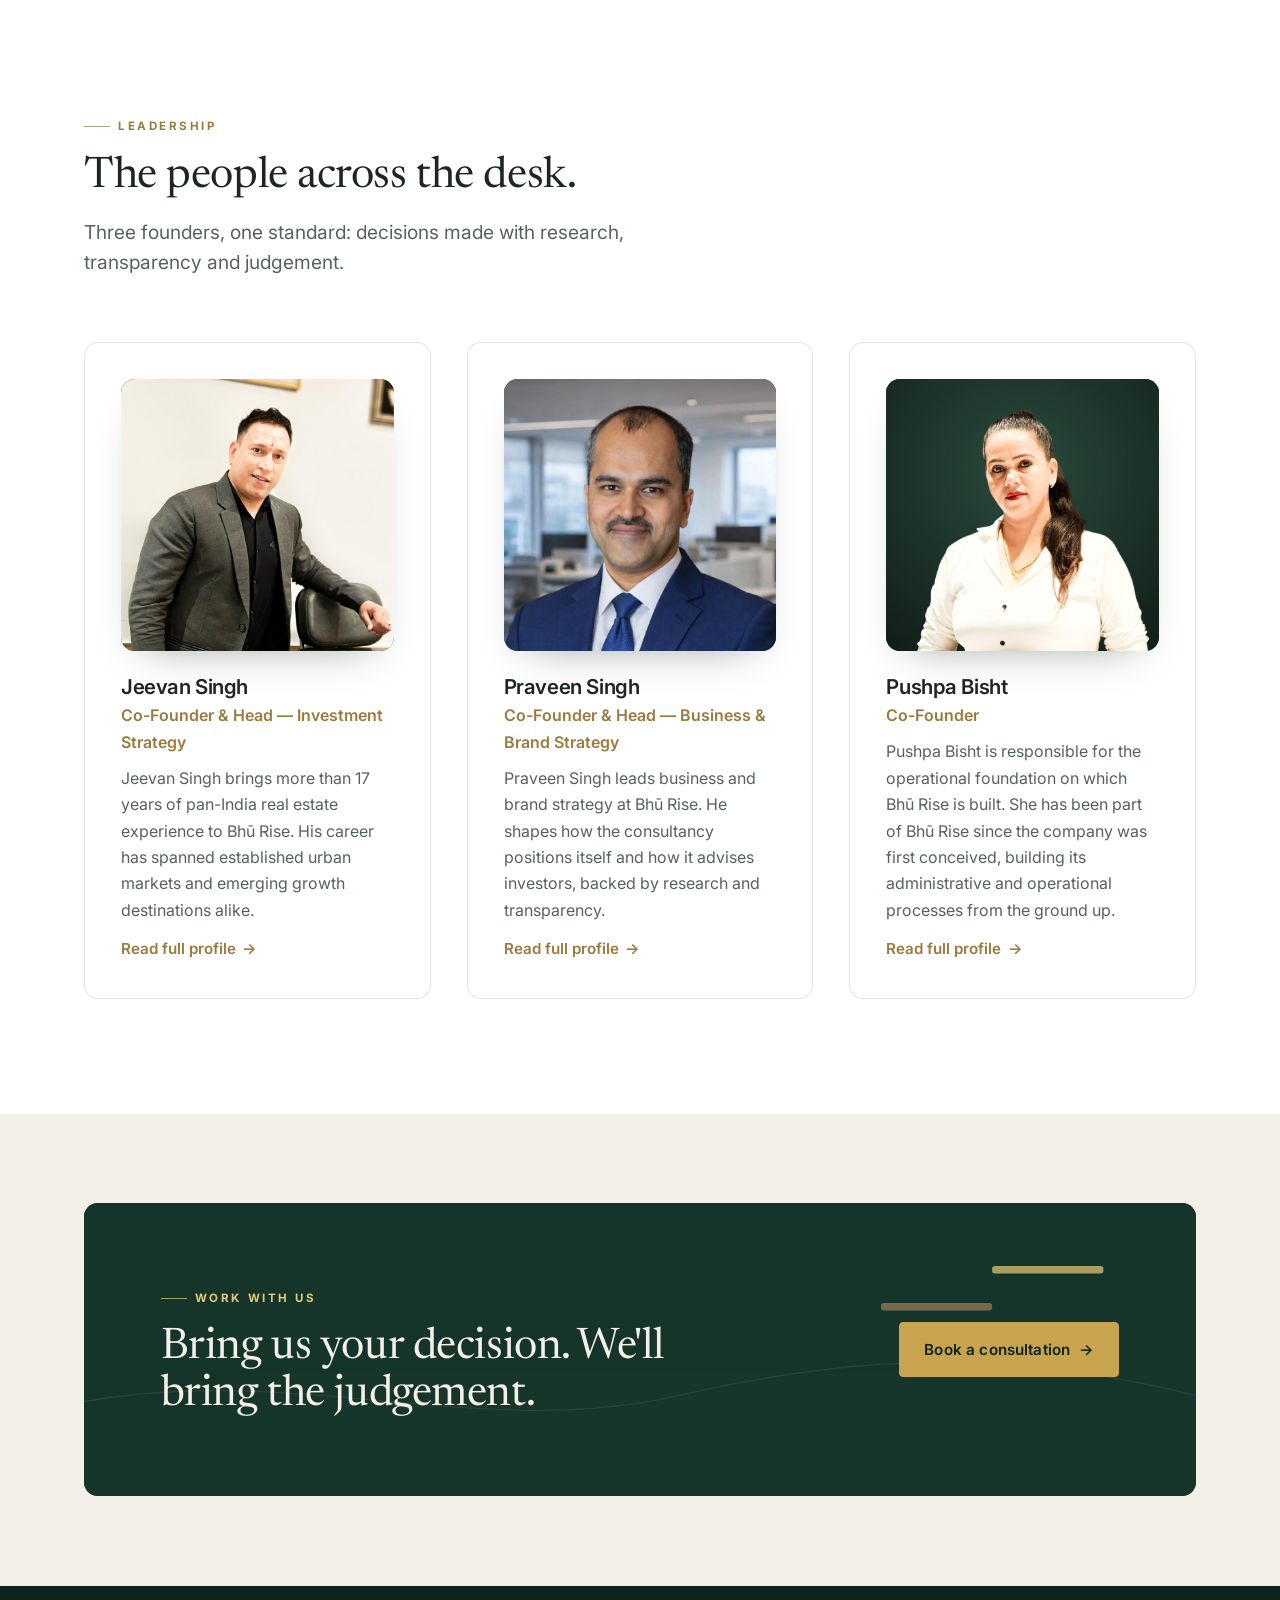
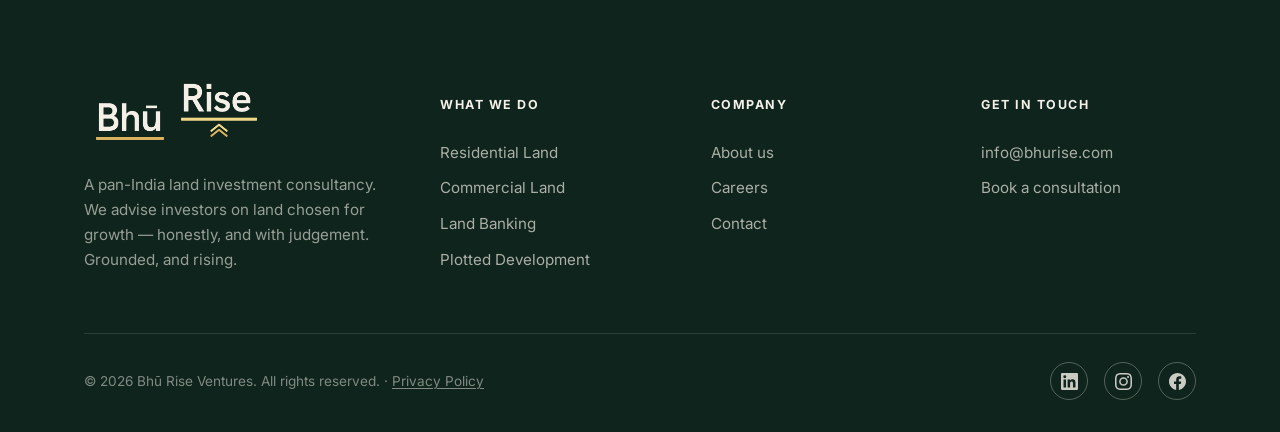
==== commit 68d8605d: "Footer: use real brand SVG icons for social links Replace faint letter monograms (in/ig/fb) with rec" ====
--- a/about.html
+++ b/about.html
@@ -184,7 +184,7 @@
     <div class="footer-col"><h5>Company</h5><a href="about">About us</a><a href="mailto:careers@bhurise.com">Careers</a><a href="contact">Contact</a></div>
     <div class="footer-col"><h5>Get in touch</h5><a href="mailto:info@bhurise.com">info@bhurise.com</a><a href="contact">Book a consultation</a></div>
   </div>
-  <div class="footer-bottom"><span>© <span id="year">2026</span> Bhū Rise Ventures. All rights reserved. · <a href="privacy">Privacy Policy</a></span><div class="socials"><a href="https://www.linkedin.com/company/bh%C5%AB-rise-ventures" target="_blank" rel="noopener" aria-label="LinkedIn">in</a><a href="https://www.instagram.com/bhu.rise" target="_blank" rel="noopener" aria-label="Instagram">ig</a><a href="https://www.facebook.com/profile.php?id=61594574685080" target="_blank" rel="noopener" aria-label="Facebook">fb</a></div></div>
+  <div class="footer-bottom"><span>© <span id="year">2026</span> Bhū Rise Ventures. All rights reserved. · <a href="privacy">Privacy Policy</a></span><div class="socials"><a href="https://www.linkedin.com/company/bh%C5%AB-rise-ventures" target="_blank" rel="noopener" aria-label="LinkedIn"><svg viewBox="0 0 24 24" aria-hidden="true"><path d="M20.447 20.452h-3.554v-5.569c0-1.328-.027-3.037-1.852-3.037-1.853 0-2.136 1.445-2.136 2.939v5.667H9.351V9h3.414v1.561h.046c.477-.9 1.637-1.85 3.37-1.85 3.601 0 4.267 2.37 4.267 5.455v6.286zM5.337 7.433a2.062 2.062 0 01-2.063-2.065 2.064 2.064 0 112.063 2.065zm1.782 13.019H3.555V9h3.564v11.452zM22.225 0H1.771C.792 0 0 .774 0 1.729v20.542C0 23.227.792 24 1.771 24h20.451C23.2 24 24 23.227 24 22.271V1.729C24 .774 23.2 0 22.222 0h.003z"/></svg></a><a href="https://www.instagram.com/bhu.rise" target="_blank" rel="noopener" aria-label="Instagram"><svg viewBox="0 0 24 24" aria-hidden="true"><path d="M12 2.163c3.204 0 3.584.012 4.85.07 3.252.148 4.771 1.691 4.919 4.919.058 1.265.069 1.645.069 4.849 0 3.205-.012 3.584-.069 4.849-.149 3.225-1.664 4.771-4.919 4.919-1.266.058-1.644.07-4.85.07-3.204 0-3.584-.012-4.849-.07-3.26-.149-4.771-1.699-4.919-4.92-.058-1.265-.07-1.644-.07-4.849 0-3.204.013-3.583.07-4.849.149-3.227 1.664-4.771 4.919-4.919 1.266-.057 1.645-.069 4.849-.069zM12 0C8.741 0 8.333.014 7.053.072 2.695.272.273 2.69.073 7.052.014 8.333 0 8.741 0 12c0 3.259.014 3.668.072 4.948.2 4.358 2.618 6.78 6.98 6.98C8.333 23.986 8.741 24 12 24c3.259 0 3.668-.014 4.948-.072 4.354-.2 6.782-2.618 6.979-6.98.059-1.28.073-1.689.073-4.948 0-3.259-.014-3.667-.072-4.947-.196-4.354-2.617-6.78-6.979-6.98C15.668.014 15.259 0 12 0zm0 5.838a6.162 6.162 0 100 12.324 6.162 6.162 0 000-12.324zM12 16a4 4 0 110-8 4 4 0 010 8zm6.406-11.845a1.44 1.44 0 100 2.881 1.44 1.44 0 000-2.881z"/></svg></a><a href="https://www.facebook.com/profile.php?id=61594574685080" target="_blank" rel="noopener" aria-label="Facebook"><svg viewBox="0 0 24 24" aria-hidden="true"><path d="M24 12.073c0-6.627-5.373-12-12-12s-12 5.373-12 12c0 5.99 4.388 10.954 10.125 11.854v-8.385H7.078v-3.47h3.047V9.43c0-3.007 1.792-4.669 4.533-4.669 1.312 0 2.686.235 2.686.235v2.953H15.83c-1.491 0-1.956.925-1.956 1.874v2.25h3.328l-.532 3.47h-2.796v8.385C19.612 23.027 24 18.062 24 12.073z"/></svg></a></div></div>
 </div></footer>
 
 <script src="assets/js/main.js"></script>
--- a/assets/css/styles.css
+++ b/assets/css/styles.css
@@ -387,8 +387,9 @@
 .footer-bottom a{color:inherit;text-decoration:underline;text-underline-offset:2px;transition:color .25s}
 .footer-bottom a:hover{color:var(--gold-light)}
 .footer-bottom .socials{display:flex;gap:1rem}
-.footer-bottom .socials a{width:36px;height:36px;border:1px solid rgba(244,240,232,.18);border-radius:50%;display:grid;place-items:center;transition:border-color .3s,color .3s,transform .3s}
-.footer-bottom .socials a:hover{border-color:var(--gold-light);color:var(--gold-light);transform:translateY(-2px)}
+.footer-bottom .socials a{width:38px;height:38px;border:1px solid rgba(244,240,232,.3);border-radius:50%;display:grid;place-items:center;color:rgba(244,240,232,.82);text-decoration:none;transition:border-color .3s,color .3s,background-color .3s,transform .3s}
+.footer-bottom .socials a svg{width:17px;height:17px;display:block;fill:currentColor}
+.footer-bottom .socials a:hover{border-color:var(--gold-light);color:var(--forest);background-color:var(--gold-light);transform:translateY(-2px)}
 
 /* ---------- Reveal animations ---------- */
 [data-reveal]{opacity:0;transform:translateY(28px);transition:opacity .8s var(--ease-out),transform .8s var(--ease-out)}
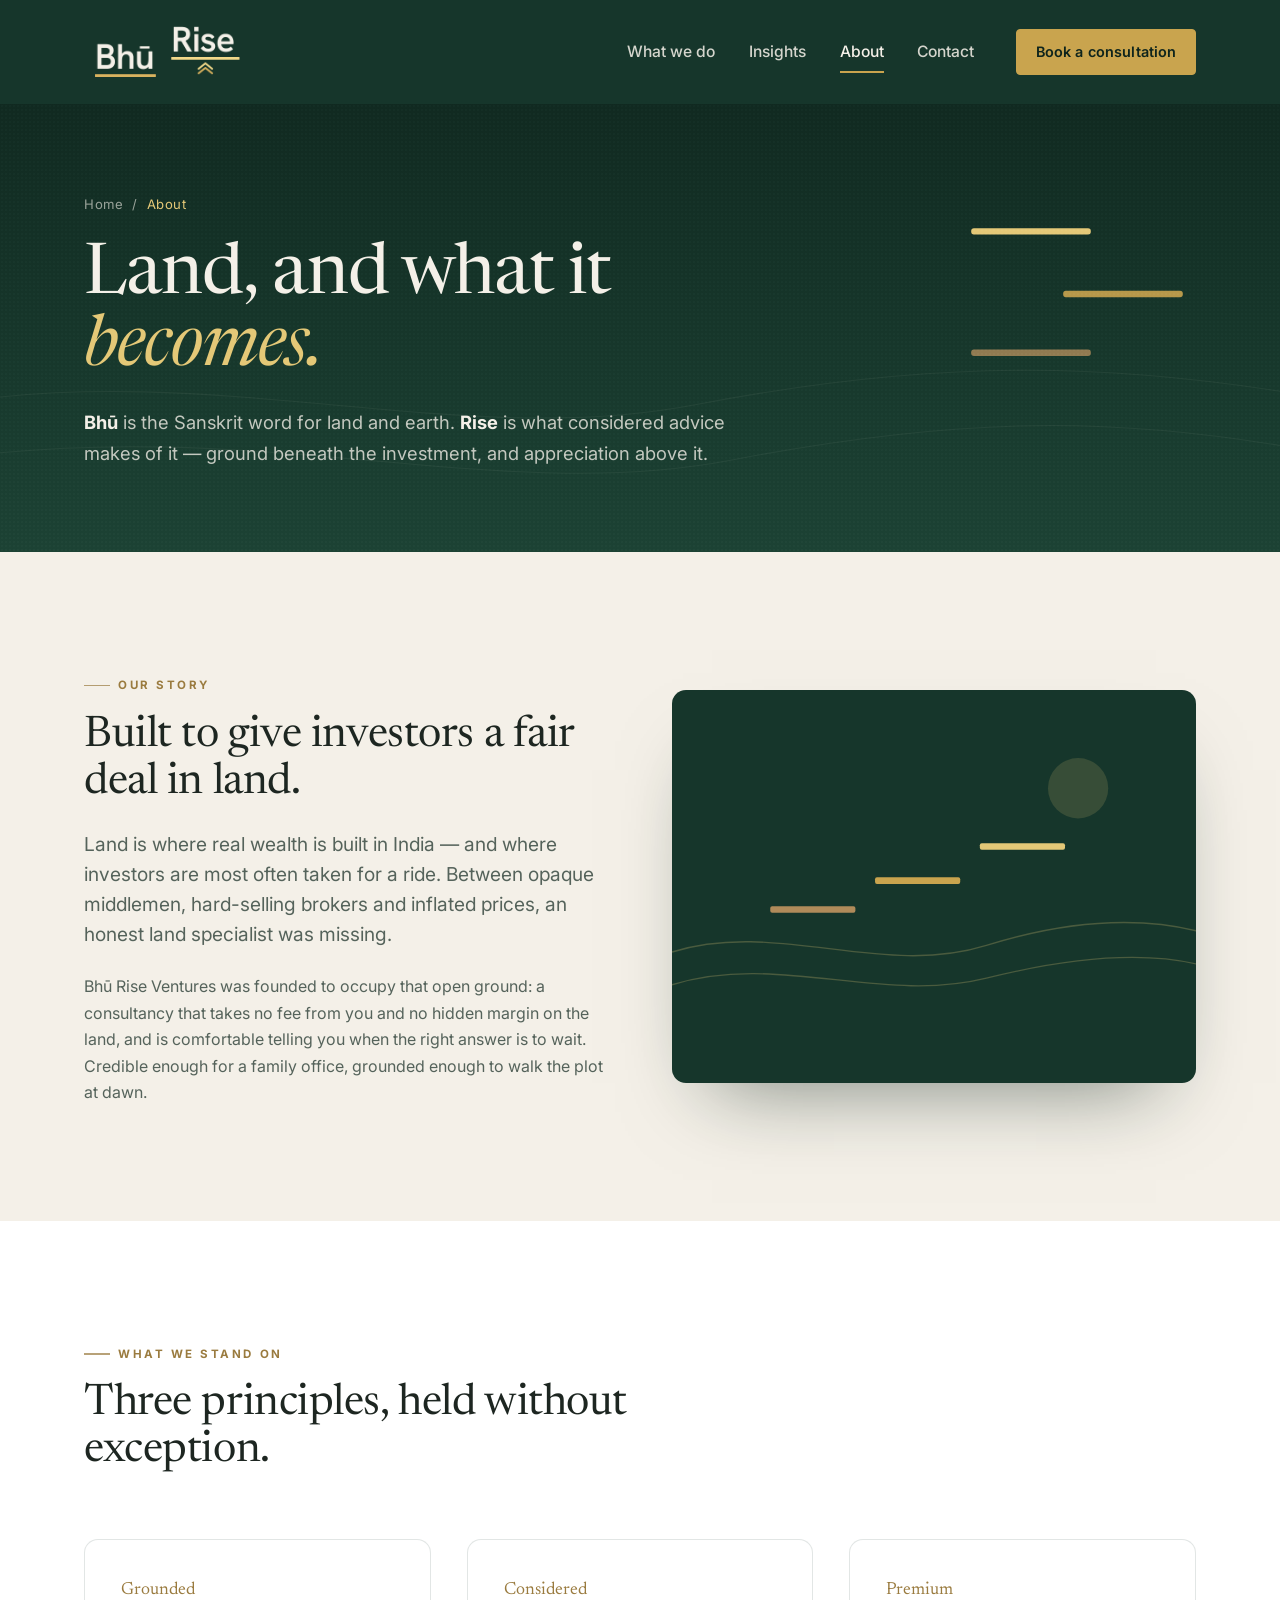
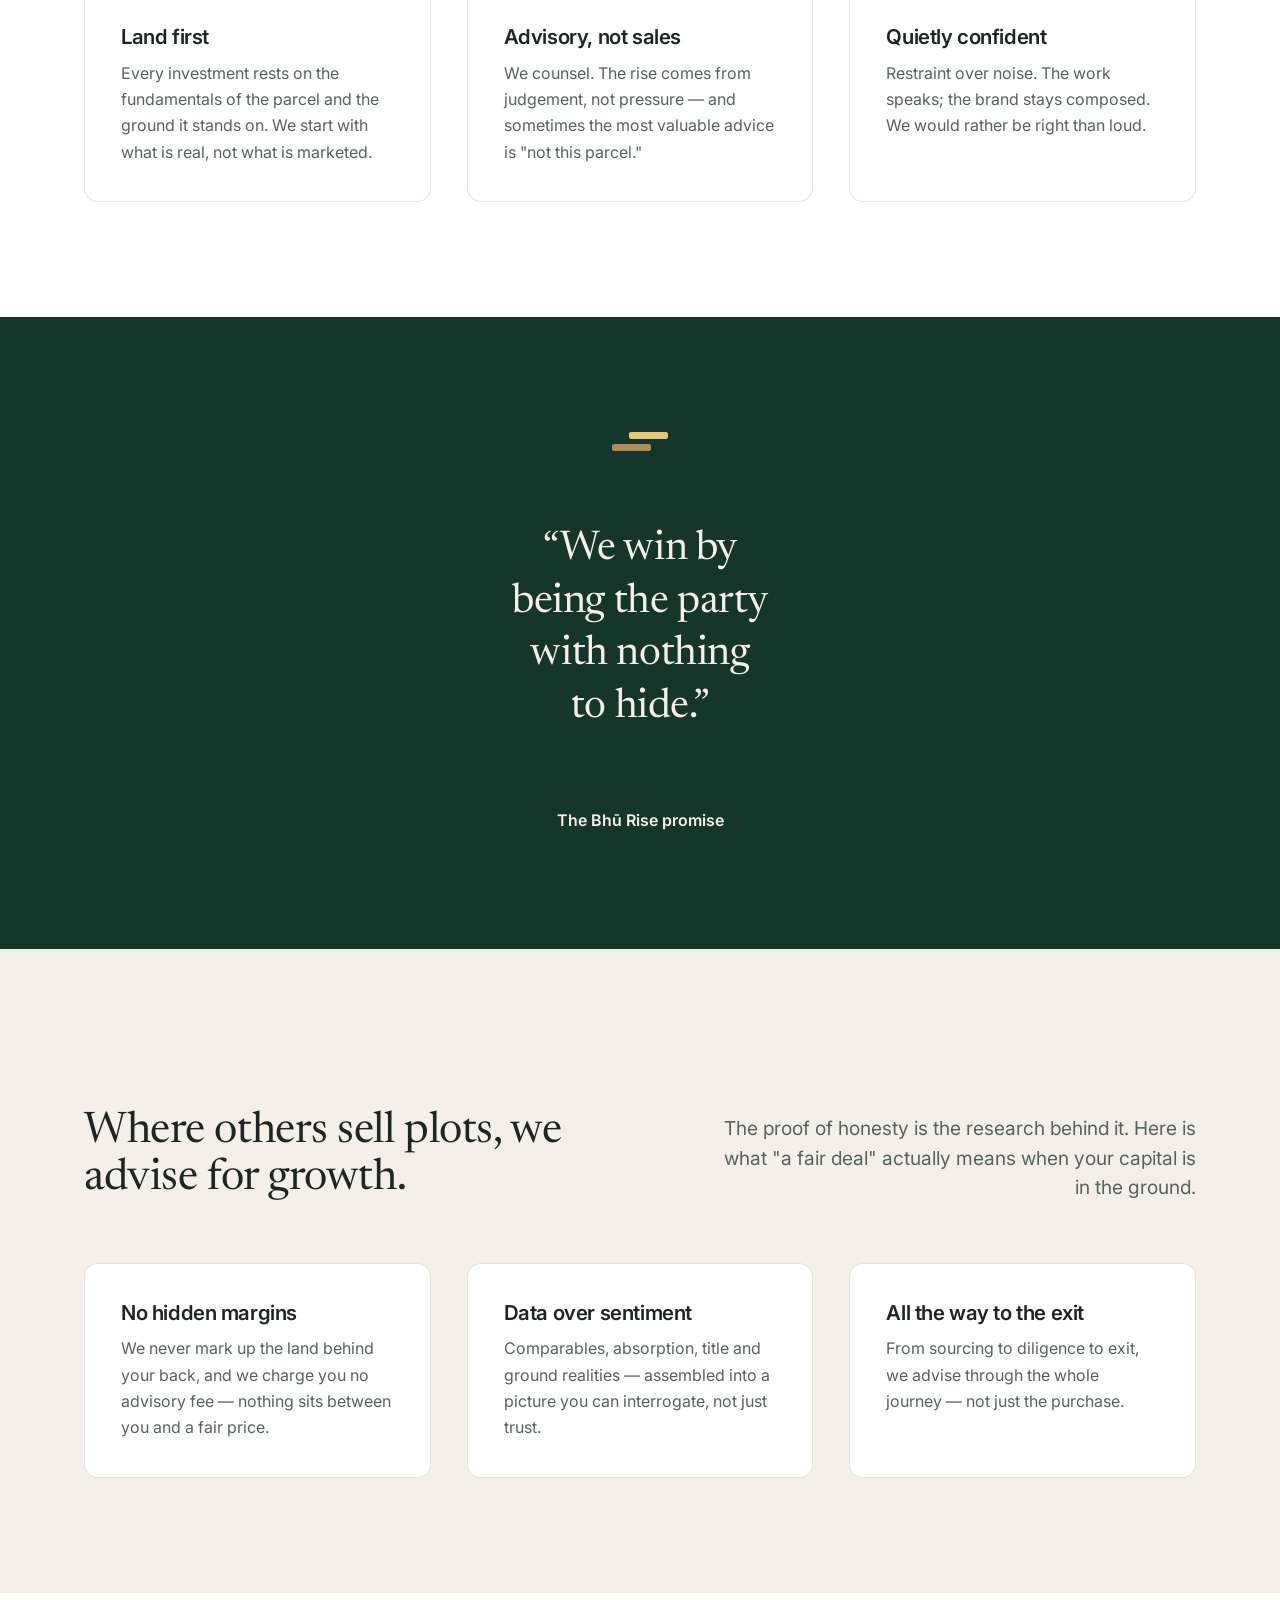
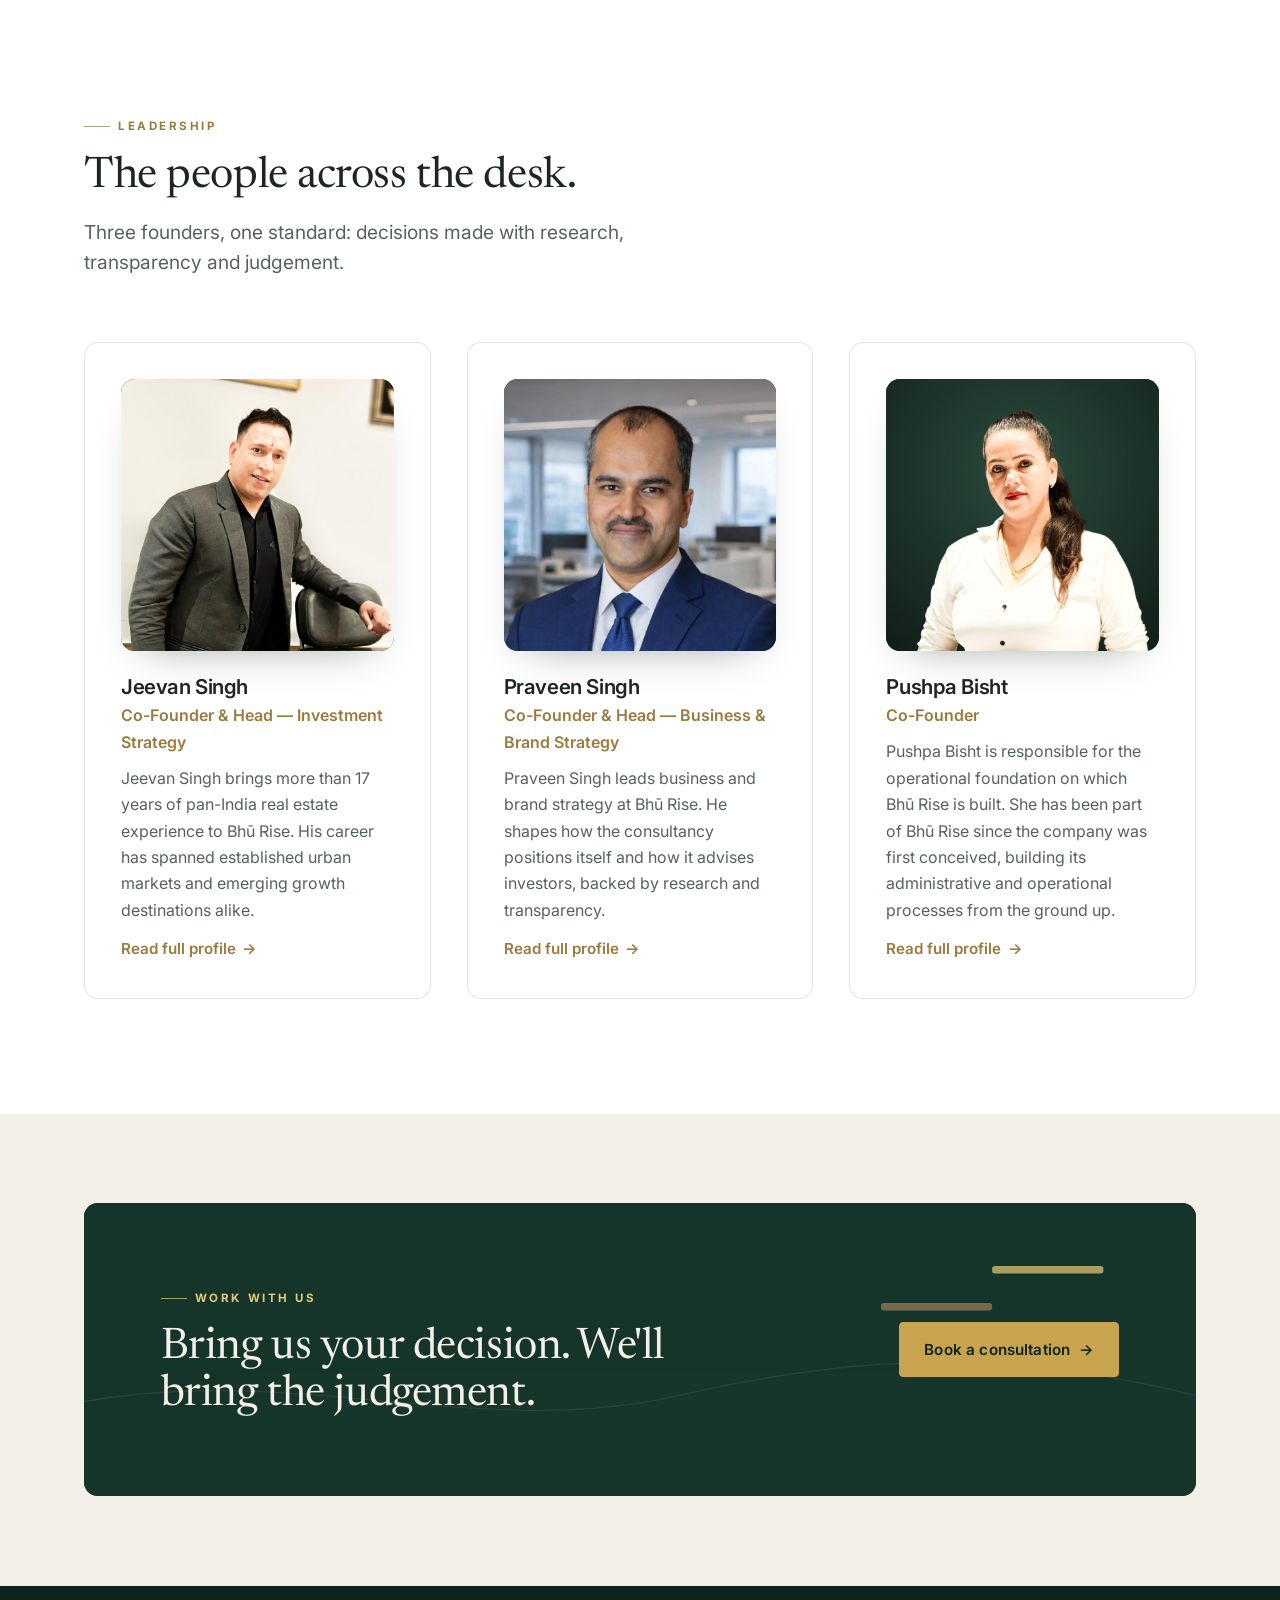
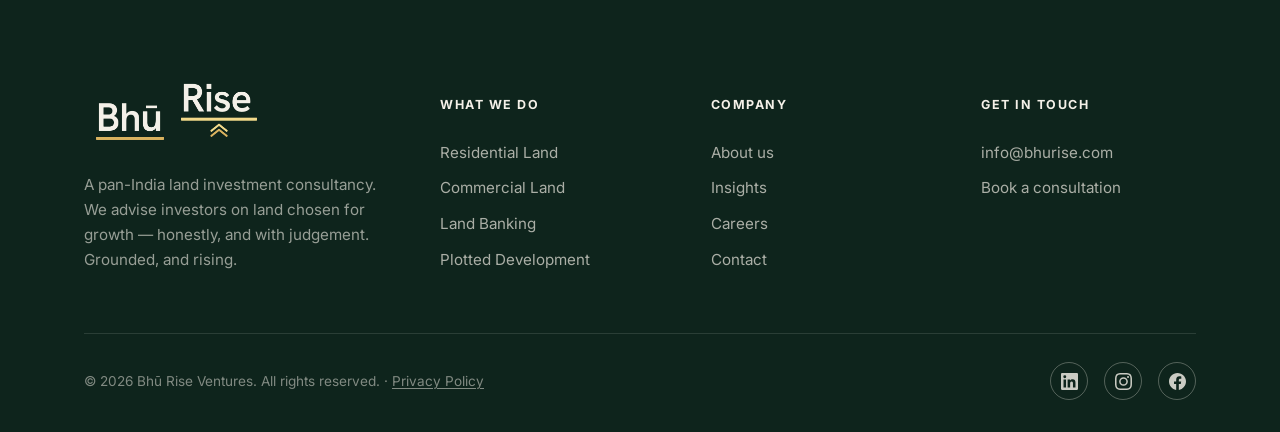
==== commit 99207289: "Add Insights to site navigation (header, mobile, footer) The Insights hub and its articles were live" ====
--- a/about.html
+++ b/about.html
@@ -41,7 +41,7 @@
   <div class="nav-bar"><div class="container">
     <a class="brand" href="/" aria-label="Bhū Rise Ventures — home"><img src="assets/img/png/bhurise-lockup-reversed-2x.png" alt="Bhū Rise Ventures"></a>
     <nav class="nav" aria-label="Primary">
-      <a href="advisory">What we do</a>
+      <a href="advisory">What we do</a><a href="insights">Insights</a>
             <a href="about" aria-current="page">About</a>
       <a href="contact">Contact</a>
     </nav>
@@ -50,7 +50,7 @@
   </div></div>
 </header>
 <div class="mobile-nav" id="mobileNav" aria-label="Mobile navigation">
-  <a href="advisory">What we do</a><a href="about">About</a><a href="contact">Contact</a>
+  <a href="advisory">What we do</a><a href="insights">Insights</a><a href="about">About</a><a href="contact">Contact</a>
   <a href="contact" class="btn btn--gold">Book a consultation</a>
 </div>
 
@@ -181,7 +181,7 @@
   <div class="footer-top">
     <div class="footer-brand"><img src="assets/img/png/bhurise-lockup-reversed-2x.png" alt="Bhū Rise Ventures"><p>A pan-India land investment consultancy. We advise investors on land chosen for growth — honestly, and with judgement. Grounded, and rising.</p></div>
     <div class="footer-col"><h5>What we do</h5><a href="advisory#residential-land">Residential Land</a><a href="advisory#commercial-land">Commercial Land</a><a href="advisory#land-banking">Land Banking</a><a href="advisory#plotted">Plotted Development</a></div>
-    <div class="footer-col"><h5>Company</h5><a href="about">About us</a><a href="mailto:careers@bhurise.com">Careers</a><a href="contact">Contact</a></div>
+    <div class="footer-col"><h5>Company</h5><a href="about">About us</a><a href="insights">Insights</a><a href="mailto:careers@bhurise.com">Careers</a><a href="contact">Contact</a></div>
     <div class="footer-col"><h5>Get in touch</h5><a href="mailto:info@bhurise.com">info@bhurise.com</a><a href="contact">Book a consultation</a></div>
   </div>
   <div class="footer-bottom"><span>© <span id="year">2026</span> Bhū Rise Ventures. All rights reserved. · <a href="privacy">Privacy Policy</a></span><div class="socials"><a href="https://www.linkedin.com/company/bh%C5%AB-rise-ventures" target="_blank" rel="noopener" aria-label="LinkedIn"><svg viewBox="0 0 24 24" aria-hidden="true"><path d="M20.447 20.452h-3.554v-5.569c0-1.328-.027-3.037-1.852-3.037-1.853 0-2.136 1.445-2.136 2.939v5.667H9.351V9h3.414v1.561h.046c.477-.9 1.637-1.85 3.37-1.85 3.601 0 4.267 2.37 4.267 5.455v6.286zM5.337 7.433a2.062 2.062 0 01-2.063-2.065 2.064 2.064 0 112.063 2.065zm1.782 13.019H3.555V9h3.564v11.452zM22.225 0H1.771C.792 0 0 .774 0 1.729v20.542C0 23.227.792 24 1.771 24h20.451C23.2 24 24 23.227 24 22.271V1.729C24 .774 23.2 0 22.222 0h.003z"/></svg></a><a href="https://www.instagram.com/bhu.rise" target="_blank" rel="noopener" aria-label="Instagram"><svg viewBox="0 0 24 24" aria-hidden="true"><path d="M12 2.163c3.204 0 3.584.012 4.85.07 3.252.148 4.771 1.691 4.919 4.919.058 1.265.069 1.645.069 4.849 0 3.205-.012 3.584-.069 4.849-.149 3.225-1.664 4.771-4.919 4.919-1.266.058-1.644.07-4.85.07-3.204 0-3.584-.012-4.849-.07-3.26-.149-4.771-1.699-4.919-4.92-.058-1.265-.07-1.644-.07-4.849 0-3.204.013-3.583.07-4.849.149-3.227 1.664-4.771 4.919-4.919 1.266-.057 1.645-.069 4.849-.069zM12 0C8.741 0 8.333.014 7.053.072 2.695.272.273 2.69.073 7.052.014 8.333 0 8.741 0 12c0 3.259.014 3.668.072 4.948.2 4.358 2.618 6.78 6.98 6.98C8.333 23.986 8.741 24 12 24c3.259 0 3.668-.014 4.948-.072 4.354-.2 6.782-2.618 6.979-6.98.059-1.28.073-1.689.073-4.948 0-3.259-.014-3.667-.072-4.947-.196-4.354-2.617-6.78-6.979-6.98C15.668.014 15.259 0 12 0zm0 5.838a6.162 6.162 0 100 12.324 6.162 6.162 0 000-12.324zM12 16a4 4 0 110-8 4 4 0 010 8zm6.406-11.845a1.44 1.44 0 100 2.881 1.44 1.44 0 000-2.881z"/></svg></a><a href="https://www.facebook.com/profile.php?id=61594574685080" target="_blank" rel="noopener" aria-label="Facebook"><svg viewBox="0 0 24 24" aria-hidden="true"><path d="M24 12.073c0-6.627-5.373-12-12-12s-12 5.373-12 12c0 5.99 4.388 10.954 10.125 11.854v-8.385H7.078v-3.47h3.047V9.43c0-3.007 1.792-4.669 4.533-4.669 1.312 0 2.686.235 2.686.235v2.953H15.83c-1.491 0-1.956.925-1.956 1.874v2.25h3.328l-.532 3.47h-2.796v8.385C19.612 23.027 24 18.062 24 12.073z"/></svg></a></div></div>
--- a/assets/css/styles.css
+++ b/assets/css/styles.css
@@ -420,3 +420,49 @@
 .center{text-align:center}
 .mt-3{margin-top:1.5rem}.mt-4{margin-top:2rem}.mt-5{margin-top:2.6rem}
 .disclaimer{font-size:.82rem;color:var(--text-soft);max-width:70ch}
+
+/* ---------- Article (long-form post) ---------- */
+.post{max-width:74ch;margin-inline:auto}
+.post>*+*{margin-top:1.35rem}
+.post p{color:var(--text);font-size:1.075rem;line-height:1.78}
+.post .standfirst{font-family:var(--serif);font-size:clamp(1.25rem,2.2vw,1.6rem);line-height:1.5;color:var(--forest);font-weight:400;padding-bottom:1.6rem;border-bottom:1px solid var(--line)}
+.post .standfirst strong{color:var(--brass);font-weight:400;font-style:italic}
+.post h2{font-family:var(--serif);font-weight:400;font-size:clamp(1.6rem,2.9vw,2.25rem);line-height:1.14;letter-spacing:-.01em;margin-top:2.9rem;color:var(--forest)}
+.post h3{font-weight:600;font-size:clamp(1.12rem,1.6vw,1.32rem);letter-spacing:-.01em;margin-top:1.9rem;color:var(--text)}
+.post ul,.post ol{padding-left:1.35rem;display:grid;gap:.55rem}
+.post ul{list-style:disc}
+.post ol{list-style:decimal}
+.post li{color:var(--text);line-height:1.72;padding-left:.2rem}
+.post li::marker{color:var(--brass)}
+.post li>strong:first-child{color:var(--forest)}
+.post strong{font-weight:600;color:var(--forest)}
+.post a{color:var(--brass);border-bottom:1.5px solid var(--gold);transition:color .25s,border-color .25s}
+.post a:hover{color:var(--forest);border-color:var(--forest)}
+.post hr{height:1px;background:var(--line);border:0;margin-block:2.6rem}
+
+/* responsive table */
+.post .table-wrap{overflow-x:auto;-webkit-overflow-scrolling:touch;border:1px solid var(--line);border-radius:var(--radius-lg)}
+.post table{width:100%;border-collapse:collapse;font-size:.97rem;min-width:420px}
+.post th,.post td{text-align:left;padding:.85em 1.1em;border-bottom:1px solid var(--line);vertical-align:top}
+.post thead th{background:var(--forest);color:var(--cream);font-weight:600;letter-spacing:.01em}
+.post tbody tr:last-child td{border-bottom:0}
+.post tbody tr:nth-child(even){background:var(--cream)}
+.post td strong{color:var(--forest)}
+
+/* "verify / the case against" callout */
+.post .callout{background:var(--cream);border-left:3px solid var(--gold);border-radius:0 var(--radius) var(--radius) 0;padding:1.1rem 1.4rem;font-size:1rem;color:var(--text-soft)}
+.post .callout strong{color:var(--forest)}
+
+/* FAQ block */
+.post .faq{display:grid;gap:0;margin-top:1.4rem}
+.post .faq__q{border-top:1px solid var(--line);padding:1.3rem 0 .3rem}
+.post .faq__q:last-of-type{border-bottom:1px solid var(--line)}
+.post .faq__q h3{margin-top:0}
+.post .faq__q p{color:var(--text-soft);font-size:1rem}
+
+/* post meta row under title */
+.post-meta{display:flex;flex-wrap:wrap;gap:.6rem 1.1rem;align-items:center;margin-top:1.4rem;color:rgba(244,240,232,.72);font-size:.86rem;letter-spacing:.03em}
+.post-meta .pill{background:rgba(228,200,119,.16);color:var(--gold-light);font-weight:700;letter-spacing:.1em;text-transform:uppercase;font-size:.7rem;padding:.4em .8em;border-radius:3px}
+
+/* back link + related */
+.post-foot{max-width:74ch;margin-inline:auto;margin-top:3rem;padding-top:1.8rem;border-top:1px solid var(--line);display:flex;flex-wrap:wrap;gap:1rem;justify-content:space-between;align-items:center}
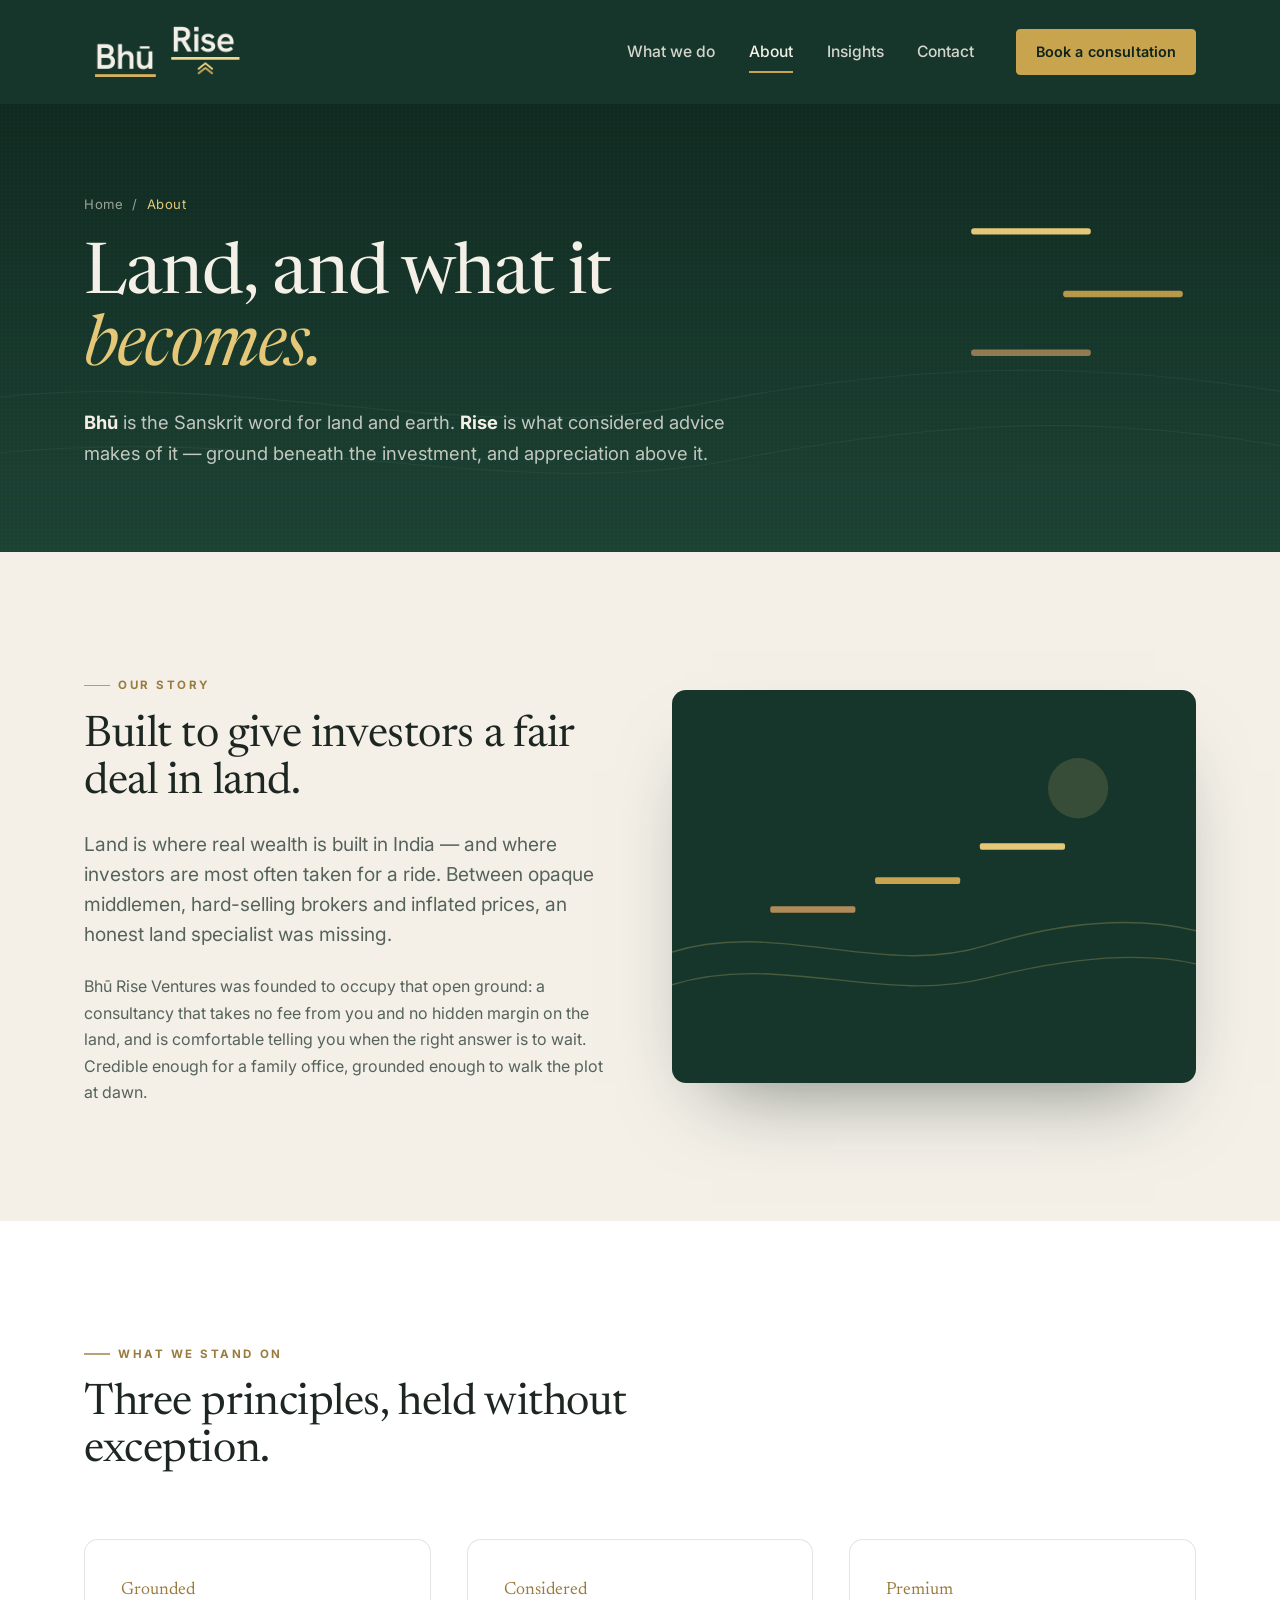
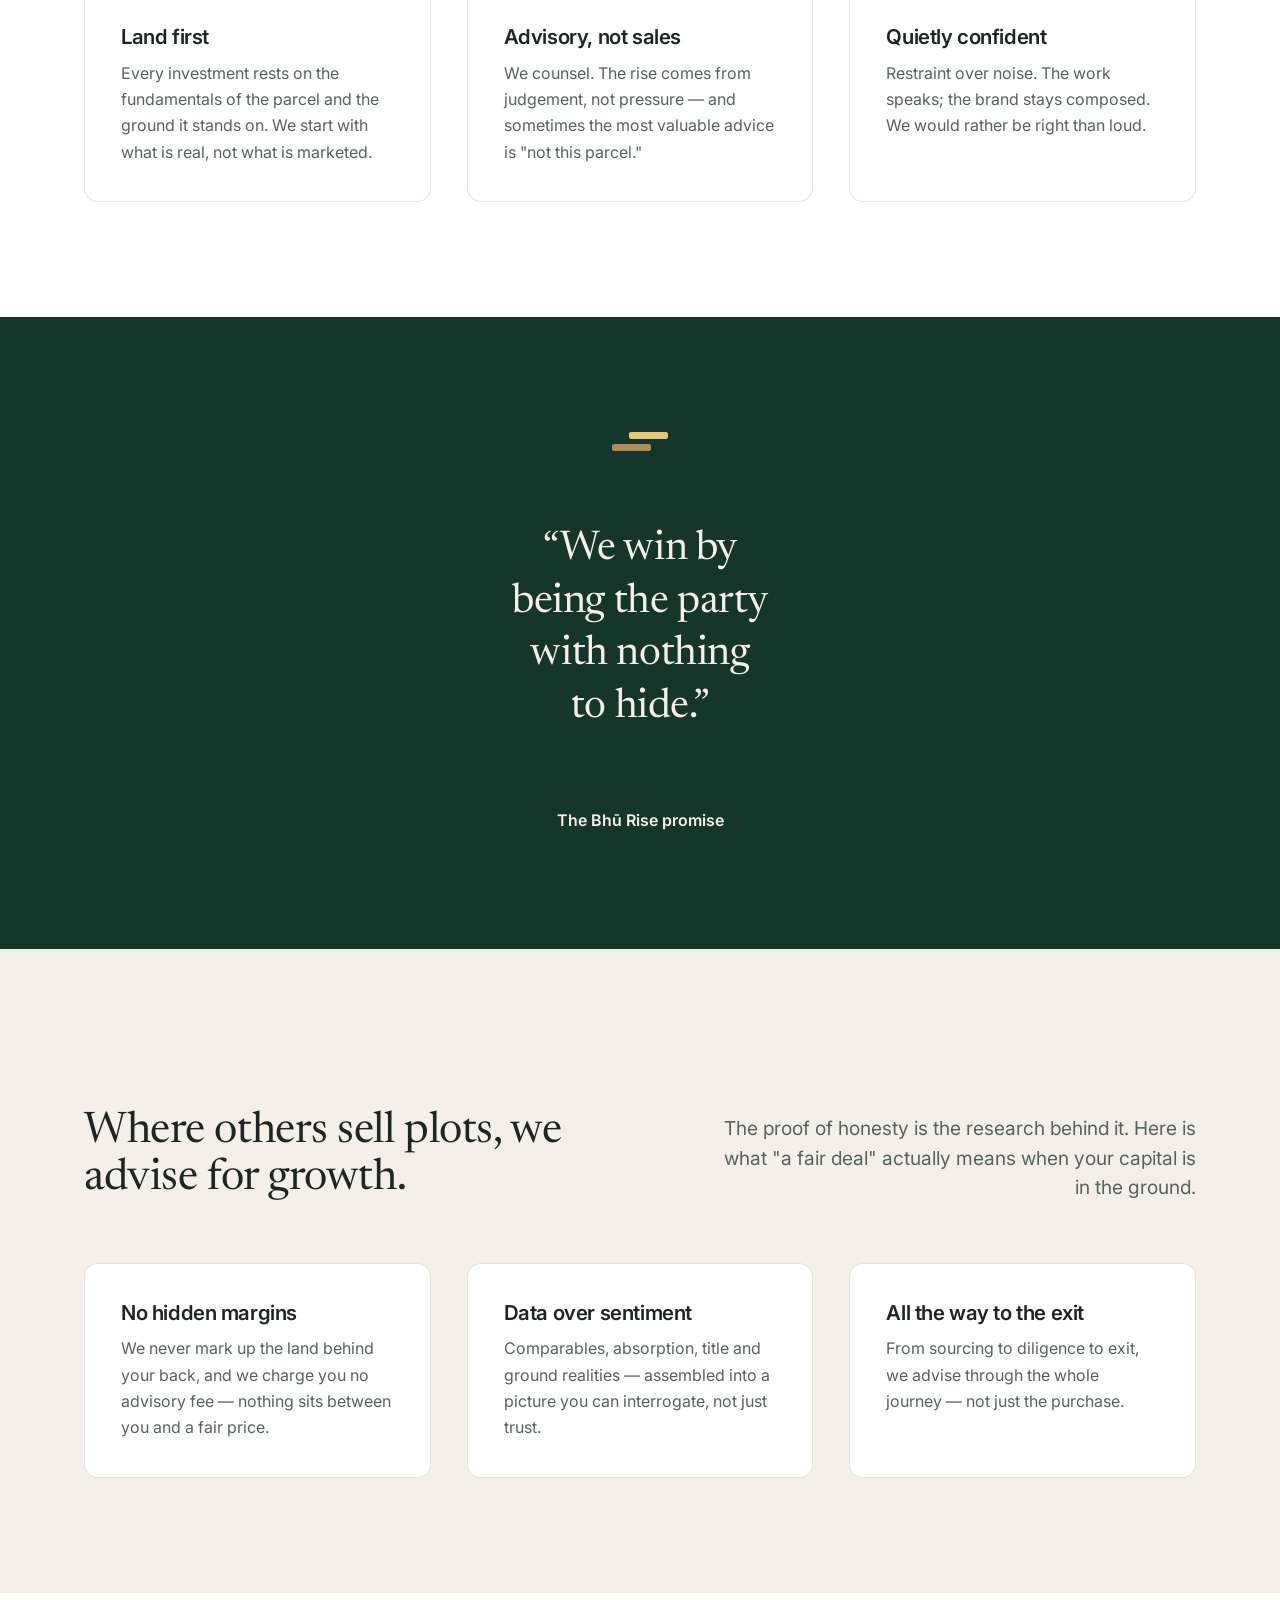
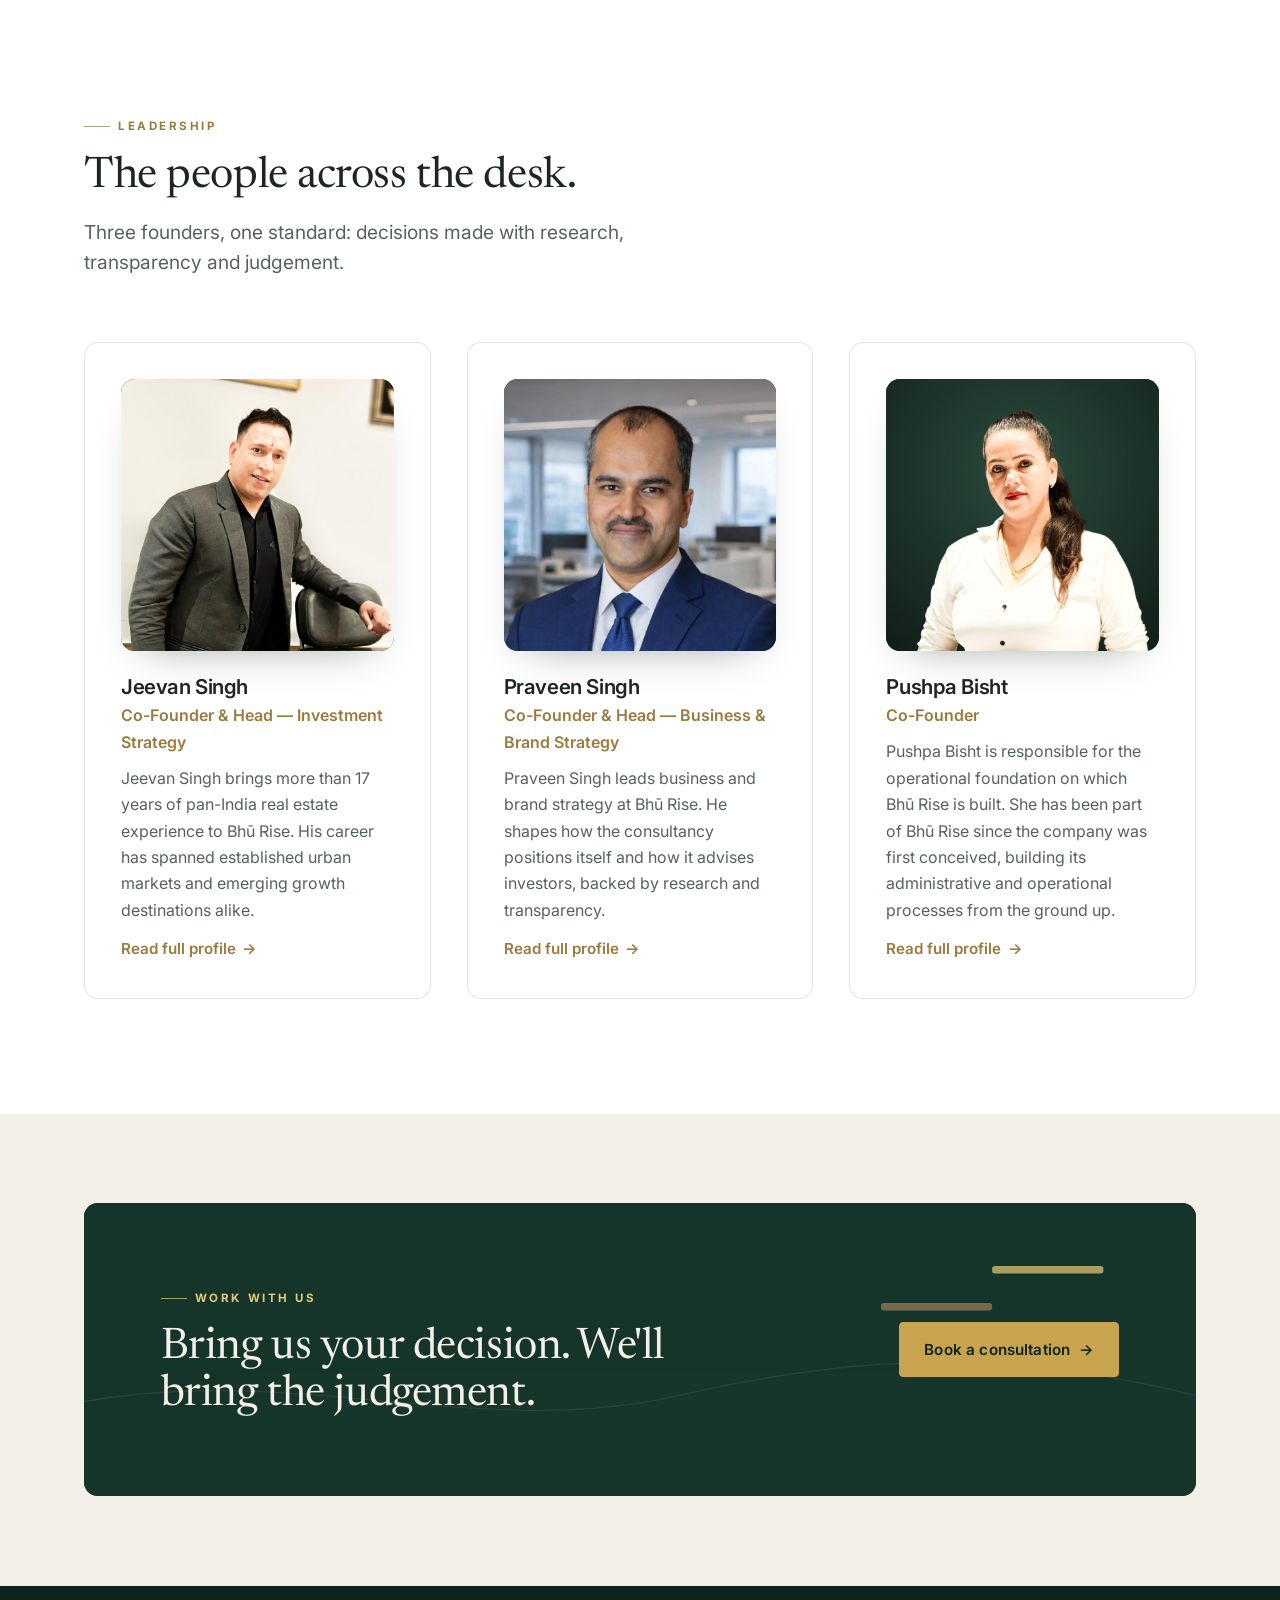
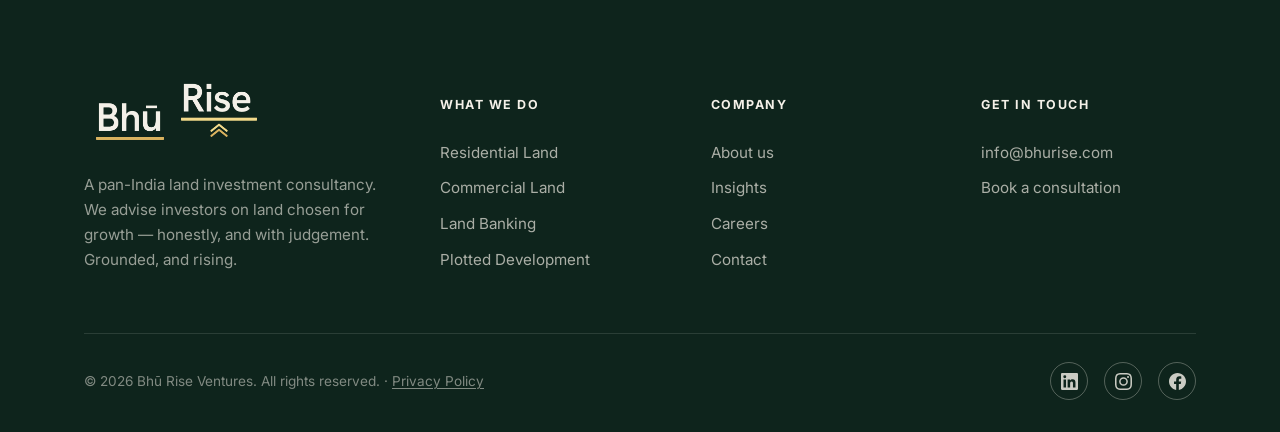
==== commit 5cabc804: "Nav: move Insights to after About Reorder the primary and mobile nav so the order reads What we do ·" ====
--- a/about.html
+++ b/about.html
@@ -41,8 +41,8 @@
   <div class="nav-bar"><div class="container">
     <a class="brand" href="/" aria-label="Bhū Rise Ventures — home"><img src="assets/img/png/bhurise-lockup-reversed-2x.png" alt="Bhū Rise Ventures"></a>
     <nav class="nav" aria-label="Primary">
-      <a href="advisory">What we do</a><a href="insights">Insights</a>
-            <a href="about" aria-current="page">About</a>
+      <a href="advisory">What we do</a>
+            <a href="about" aria-current="page">About</a><a href="insights">Insights</a>
       <a href="contact">Contact</a>
     </nav>
     <div class="nav-cta"><a href="contact" class="btn btn--gold">Book a consultation</a></div>
@@ -50,7 +50,7 @@
   </div></div>
 </header>
 <div class="mobile-nav" id="mobileNav" aria-label="Mobile navigation">
-  <a href="advisory">What we do</a><a href="insights">Insights</a><a href="about">About</a><a href="contact">Contact</a>
+  <a href="advisory">What we do</a><a href="about">About</a><a href="insights">Insights</a><a href="contact">Contact</a>
   <a href="contact" class="btn btn--gold">Book a consultation</a>
 </div>
 
